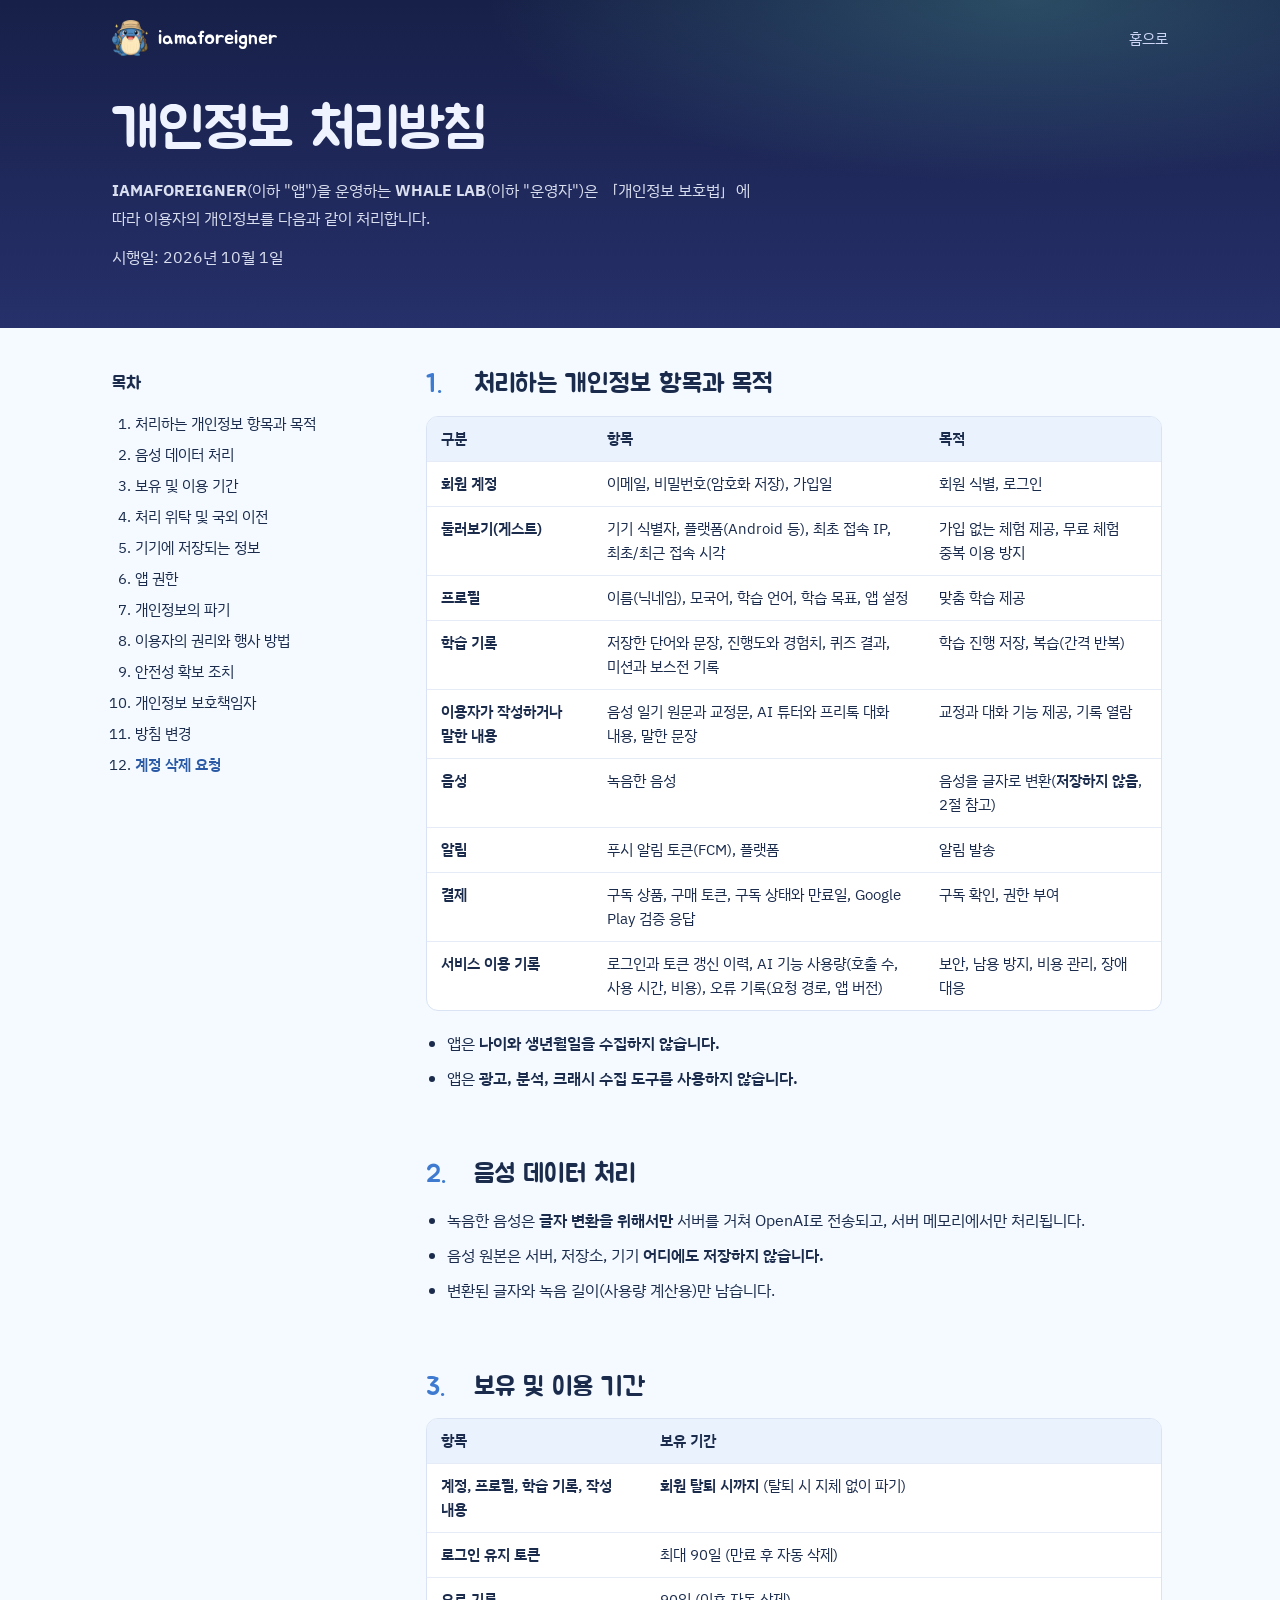
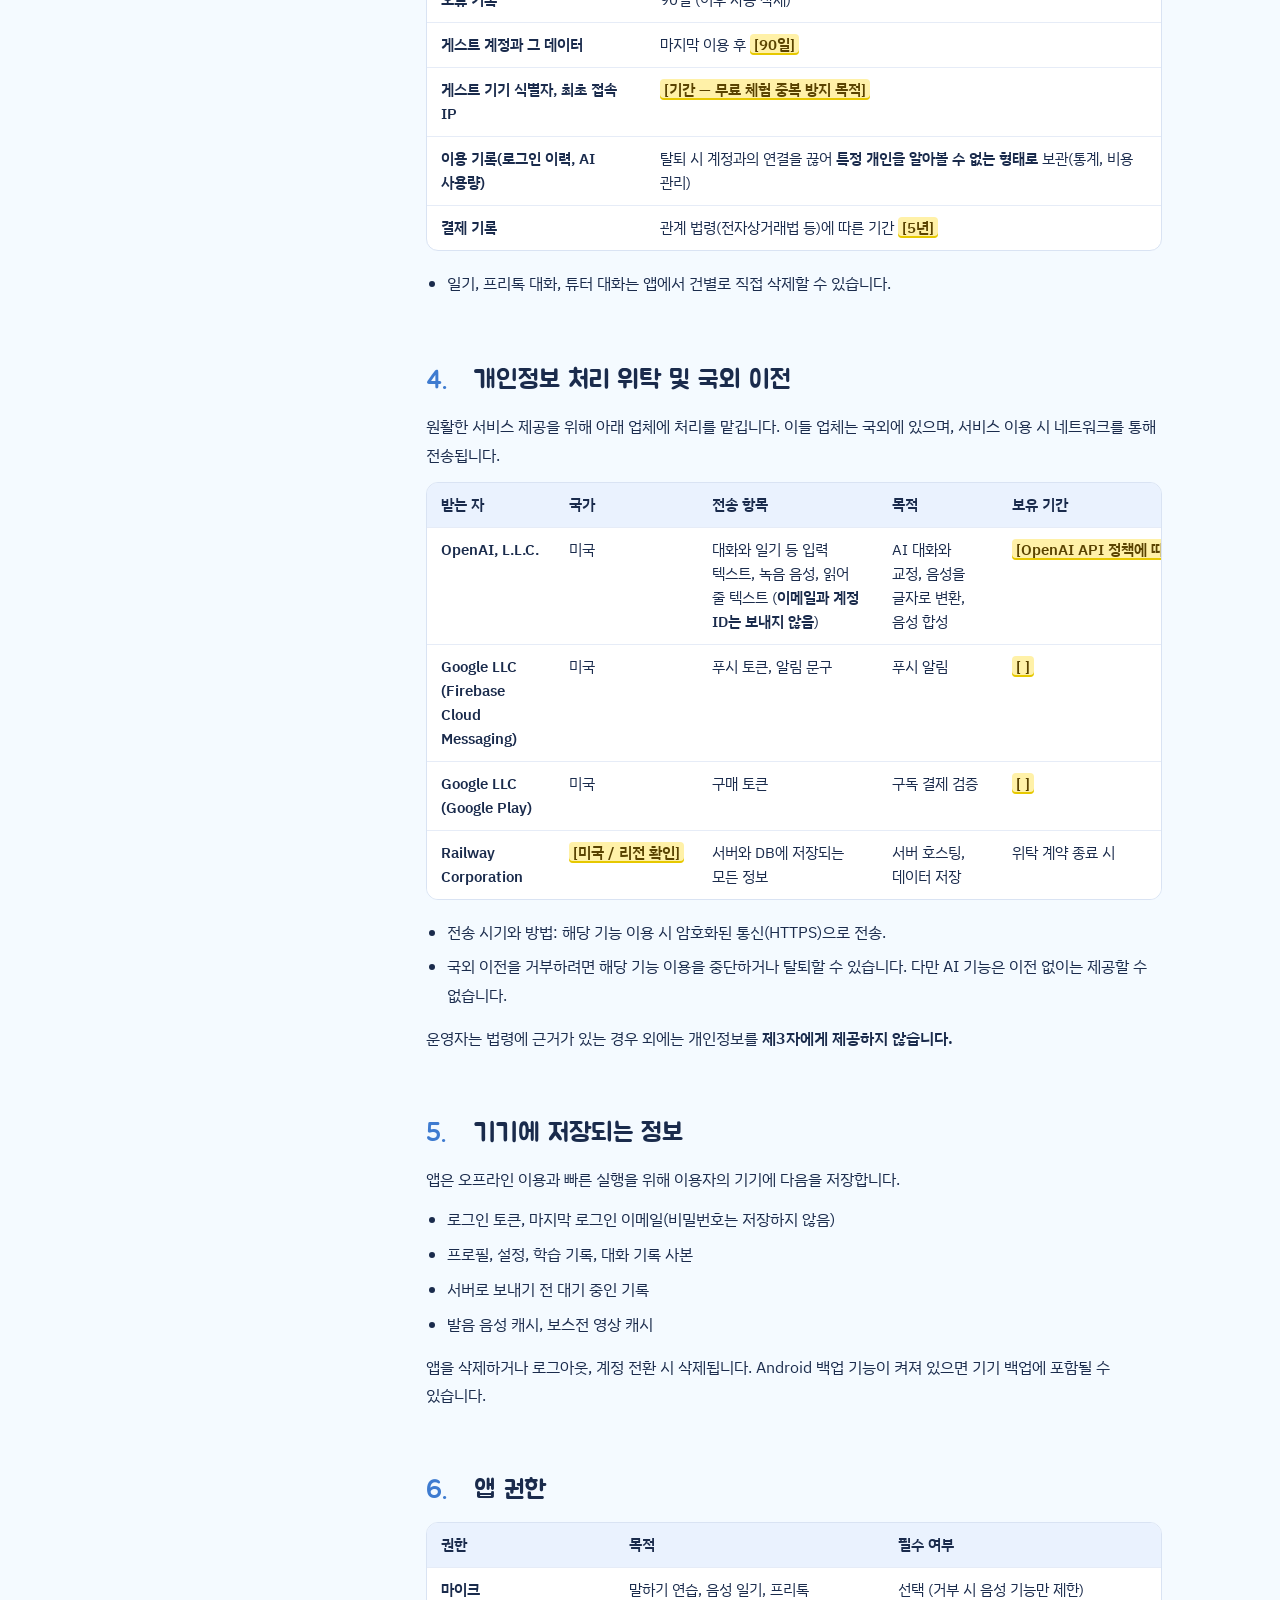
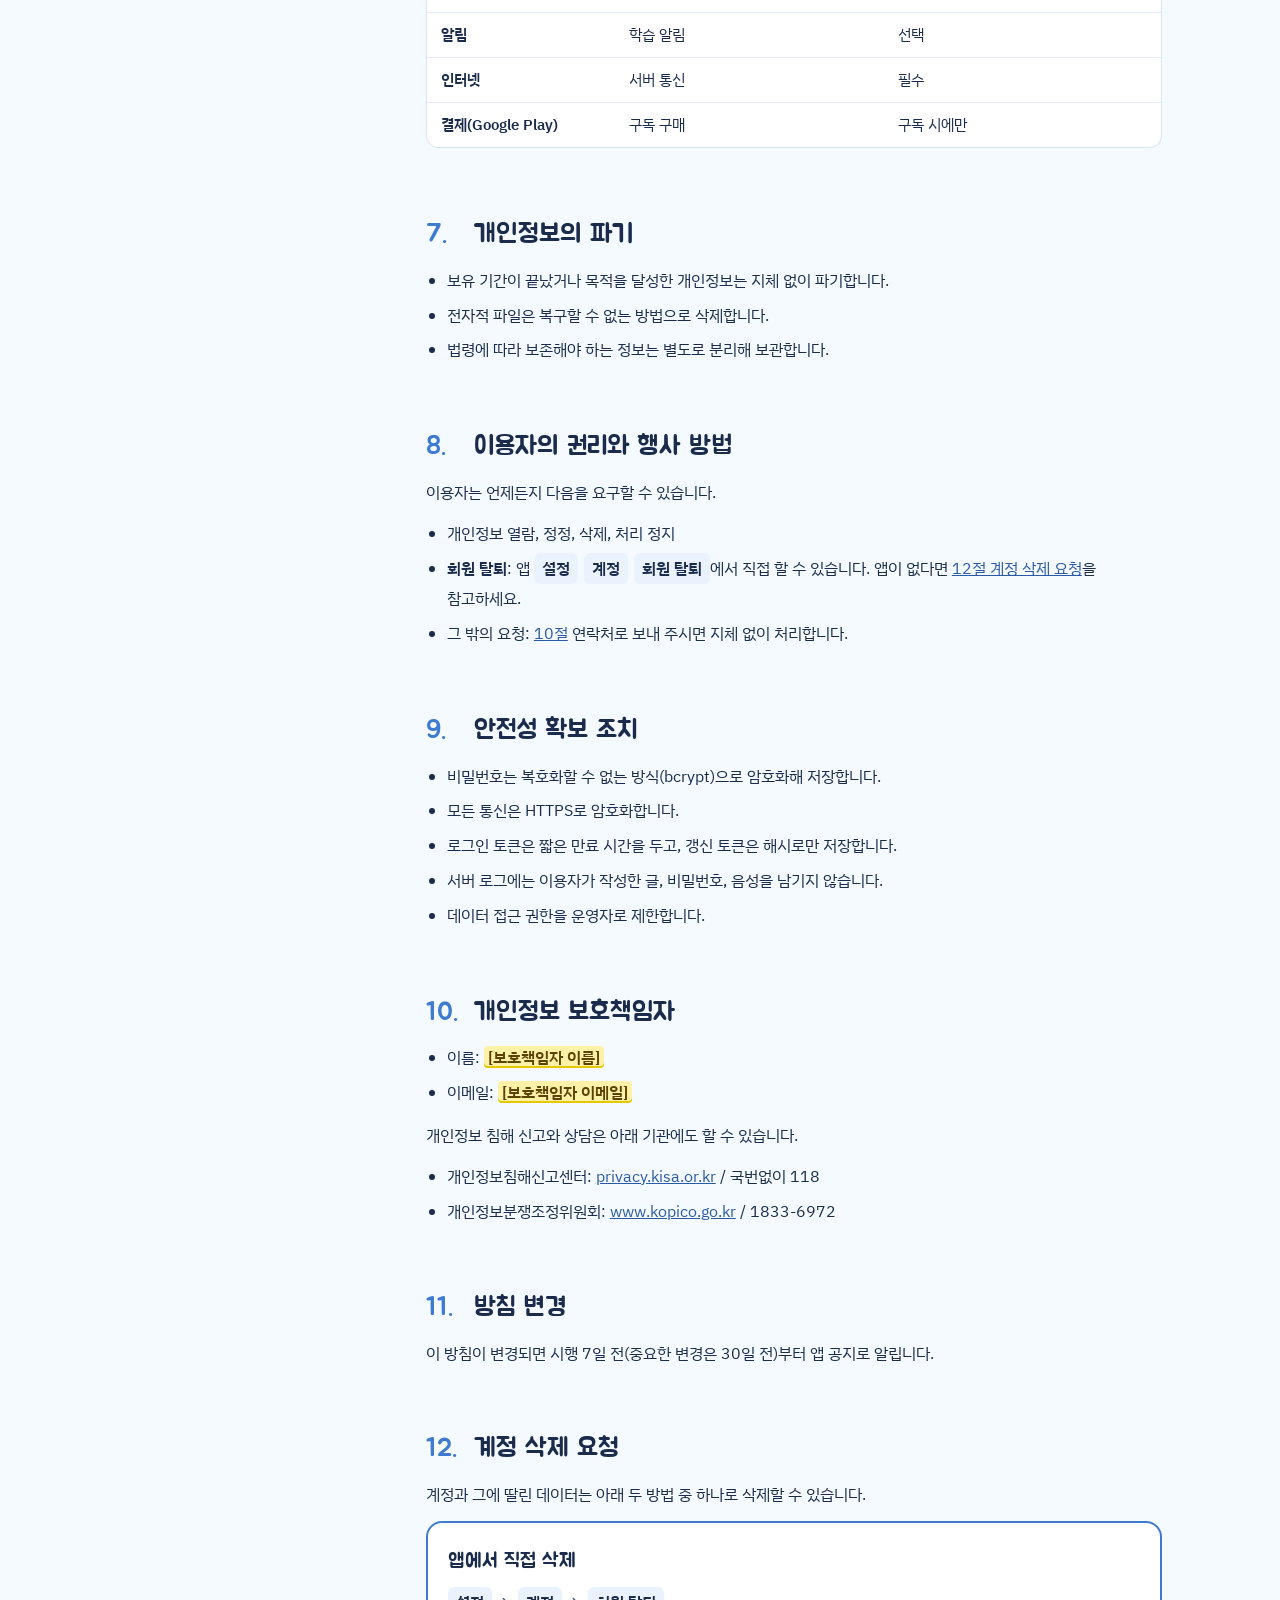
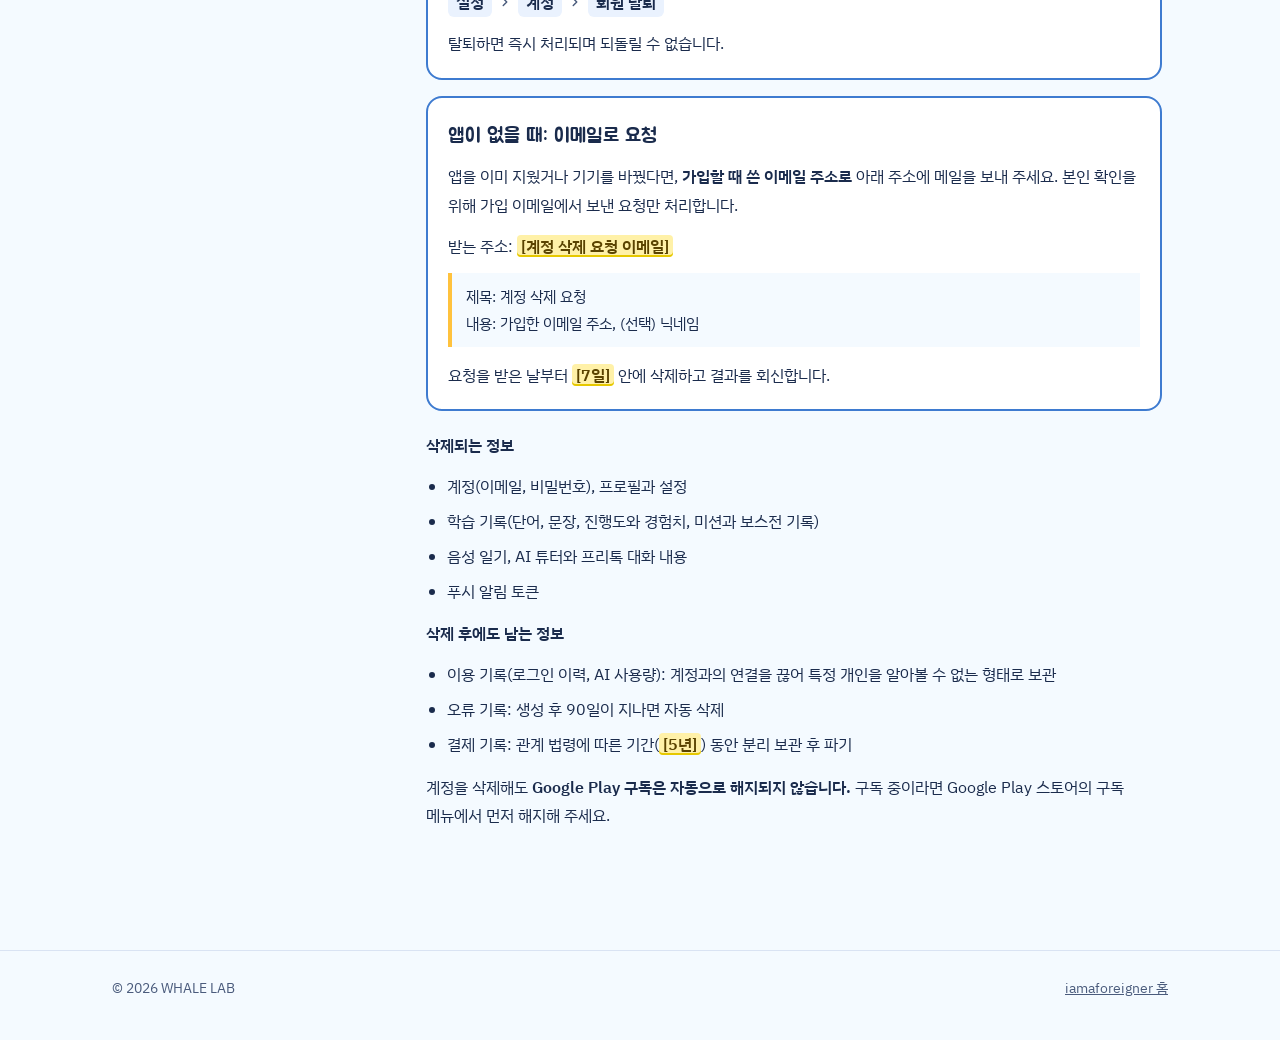
==== privacy.html @ 3f8be989 "운영자: WHALE LAB Co-Authored-By: Claude Opus 5.5 (1M context) <noreply@anthropic.com> Claude-Session: " ====
<!DOCTYPE html>
<html lang="ko">
<head>
<meta charset="UTF-8">
<meta name="viewport" content="width=device-width, initial-scale=1">
<title>개인정보 처리방침 — iamaforeigner</title>
<meta name="description" content="iamaforeigner 개인정보 처리방침과 계정 삭제 요청 방법">
<meta name="theme-color" content="#172048">
<link rel="icon" href="images/icon.png">
<link rel="preconnect" href="https://fonts.googleapis.com">
<link rel="preconnect" href="https://fonts.gstatic.com" crossorigin>
<link href="https://fonts.googleapis.com/css2?family=Jua&family=IBM+Plex+Sans+KR:wght@400;600&display=swap" rel="stylesheet">
<link rel="stylesheet" href="style.css">
<style>
body { background: var(--paper); font-size: 16px; line-height: 1.8; }

.doc-top {
  background:
    radial-gradient(60% 80% at 80% 0%, rgba(111,231,196,.22) 0, rgba(111,231,196,0) 70%),
    linear-gradient(var(--night), #26306a);
  color: var(--snow-text);
  padding: 20px 0 56px;
}
.doc-top .bar { display: flex; justify-content: space-between; align-items: center; margin-bottom: 44px; }
.doc-top .wordmark { color: #fff; font-size: 20px; }
.doc-top .bar a.back { color: #cdd6f5; font-size: 15px; text-decoration: none; }
.doc-top .bar a.back:hover { text-decoration: underline; }
.doc-top h1 { font-family: var(--display); font-weight: 400; font-size: clamp(36px, 8vw, 56px); line-height: 1.1; margin: 0 0 14px; }
.doc-top p { margin: 0; max-width: 40em; opacity: .9; }
.doc-top .ph { color: #5a4300; }

.doc { display: grid; gap: 32px; padding-top: 40px; padding-bottom: 96px; }
@media (min-width: 1000px) {
  .doc { grid-template-columns: 250px minmax(0, 1fr); gap: 64px; }
}

/* table of contents */
.toc { font-size: 15px; }
.toc details { background: #fff; border: 1px solid #d9e3f3; border-radius: 12px; padding: 12px 16px; }
.toc summary { font-family: var(--display); font-size: 18px; cursor: pointer; }
.toc ol { margin: 10px 0 0; padding-left: 1.5em; }
.toc li { margin: 4px 0; }
.toc a { color: var(--ink); text-decoration: none; }
.toc a:hover { color: var(--whale-deep); text-decoration: underline; }
.toc li.hl a { font-weight: 600; color: var(--whale-deep); }
@media (min-width: 1000px) {
  .toc { position: sticky; top: 24px; align-self: start; }
  .toc details { background: none; border: 0; padding: 0; }
  .toc summary { list-style: none; pointer-events: none; margin-bottom: 6px; }
  .toc summary::-webkit-details-marker { display: none; }
}

.body { max-width: 46em; min-width: 0; }
.body section { scroll-margin-top: 20px; padding-bottom: 12px; }
.body h2 {
  font-family: var(--display); font-weight: 400;
  font-size: 26px; line-height: 1.3;
  margin: 40px 0 14px;
  display: flex; gap: 12px; align-items: baseline;
}
.body h2 .n { color: var(--whale); min-width: 1.4em; }
.body section:first-child h2 { margin-top: 0; }
.body p { margin: 0 0 12px; }
.body ul { margin: 0 0 14px; padding-left: 1.3em; }
.body li { margin-bottom: 6px; }
.body strong { font-weight: 600; }

.table-scroll { overflow-x: auto; margin: 6px 0 18px; border: 1px solid #d9e3f3; border-radius: 12px; background: #fff; }
table { border-collapse: collapse; width: 100%; font-size: 15px; line-height: 1.6; }
th, td { text-align: left; vertical-align: top; padding: 10px 14px; border-bottom: 1px solid #e6ecf7; }
th { background: #eaf2fe; font-weight: 600; white-space: nowrap; }
tr:last-child td { border-bottom: 0; }
td:first-child { font-weight: 600; }
table.wide td:first-child { min-width: 8.5em; }
table.wide td:nth-child(3) { min-width: 12em; }
table.wide td:nth-child(4) { min-width: 8em; }
@media (max-width: 640px) { table.wide { min-width: 640px; } }

.delete-box {
  background: #fff; border: 2px solid var(--whale); border-radius: 16px;
  padding: 20px 20px 8px; margin-top: 8px;
}
.delete-box h3 { font-family: var(--display); font-weight: 400; font-size: 20px; margin: 0 0 8px; }
.path {
  display: inline-flex; flex-wrap: wrap; align-items: center; gap: 6px;
  font-weight: 600;
}
.path span { background: #eaf2fe; border-radius: 6px; padding: 1px 8px; }
.path svg { width: 14px; height: 14px; color: var(--ink-soft); }
.mail-template { background: var(--paper); border-left: 4px solid var(--gold); padding: 10px 14px; margin: 8px 0 14px; font-size: 15px; }

footer.doc-foot { border-top: 1px solid #d9e3f3; padding: 24px 0 40px; font-size: 14px; color: var(--ink-soft); }
footer.doc-foot .wrap { display: flex; flex-wrap: wrap; gap: 8px 24px; justify-content: space-between; }
footer.doc-foot a { color: var(--ink-soft); }
</style>
</head>
<body>

<header class="doc-top">
  <div class="wrap">
    <div class="bar">
      <a class="wordmark" href="./"><img src="images/whale-happy.webp" alt="" width="36" height="36">iamaforeigner</a>
      <a class="back" href="./">홈으로</a>
    </div>
    <h1>개인정보 처리방침</h1>
    <p><strong>IAMAFOREIGNER</strong>(이하 "앱")을 운영하는 <strong>WHALE LAB</strong>(이하 "운영자")은 「개인정보 보호법」에 따라 이용자의 개인정보를 다음과 같이 처리합니다.</p>
    <p style="margin-top:10px">시행일: 2026년 10월 1일</p>
  </div>
</header>

<div class="wrap doc">
  <nav class="toc" aria-label="목차">
    <details open>
      <summary>목차</summary>
      <ol>
        <li><a href="#items">처리하는 개인정보 항목과 목적</a></li>
        <li><a href="#voice">음성 데이터 처리</a></li>
        <li><a href="#retention">보유 및 이용 기간</a></li>
        <li><a href="#transfer">처리 위탁 및 국외 이전</a></li>
        <li><a href="#device">기기에 저장되는 정보</a></li>
        <li><a href="#permissions">앱 권한</a></li>
        <li><a href="#destruction">개인정보의 파기</a></li>
        <li><a href="#rights">이용자의 권리와 행사 방법</a></li>
        <li><a href="#security">안전성 확보 조치</a></li>
        <li><a href="#officer">개인정보 보호책임자</a></li>
        <li><a href="#changes">방침 변경</a></li>
        <li class="hl"><a href="#delete-account">계정 삭제 요청</a></li>
      </ol>
    </details>
  </nav>

  <article class="body">

    <section id="items">
      <h2><span class="n">1.</span>처리하는 개인정보 항목과 목적</h2>
      <div class="table-scroll"><table class="wide">
        <thead><tr><th>구분</th><th>항목</th><th>목적</th></tr></thead>
        <tbody>
          <tr><td>회원 계정</td><td>이메일, 비밀번호(암호화 저장), 가입일</td><td>회원 식별, 로그인</td></tr>
          <tr><td>둘러보기(게스트)</td><td>기기 식별자, 플랫폼(Android 등), 최초 접속 IP, 최초/최근 접속 시각</td><td>가입 없는 체험 제공, 무료 체험 중복 이용 방지</td></tr>
          <tr><td>프로필</td><td>이름(닉네임), 모국어, 학습 언어, 학습 목표, 앱 설정</td><td>맞춤 학습 제공</td></tr>
          <tr><td>학습 기록</td><td>저장한 단어와 문장, 진행도와 경험치, 퀴즈 결과, 미션과 보스전 기록</td><td>학습 진행 저장, 복습(간격 반복)</td></tr>
          <tr><td>이용자가 작성하거나 말한 내용</td><td>음성 일기 원문과 교정문, AI 튜터와 프리톡 대화 내용, 말한 문장</td><td>교정과 대화 기능 제공, 기록 열람</td></tr>
          <tr><td>음성</td><td>녹음한 음성</td><td>음성을 글자로 변환(<strong>저장하지 않음</strong>, 2절 참고)</td></tr>
          <tr><td>알림</td><td>푸시 알림 토큰(FCM), 플랫폼</td><td>알림 발송</td></tr>
          <tr><td>결제</td><td>구독 상품, 구매 토큰, 구독 상태와 만료일, Google Play 검증 응답</td><td>구독 확인, 권한 부여</td></tr>
          <tr><td>서비스 이용 기록</td><td>로그인과 토큰 갱신 이력, AI 기능 사용량(호출 수, 사용 시간, 비용), 오류 기록(요청 경로, 앱 버전)</td><td>보안, 남용 방지, 비용 관리, 장애 대응</td></tr>
        </tbody>
      </table></div>
      <ul>
        <li>앱은 <strong>나이와 생년월일을 수집하지 않습니다.</strong></li>
        <li>앱은 <strong>광고, 분석, 크래시 수집 도구를 사용하지 않습니다.</strong></li>
      </ul>
    </section>

    <section id="voice">
      <h2><span class="n">2.</span>음성 데이터 처리</h2>
      <ul>
        <li>녹음한 음성은 <strong>글자 변환을 위해서만</strong> 서버를 거쳐 OpenAI로 전송되고, 서버 메모리에서만 처리됩니다.</li>
        <li>음성 원본은 서버, 저장소, 기기 <strong>어디에도 저장하지 않습니다.</strong></li>
        <li>변환된 글자와 녹음 길이(사용량 계산용)만 남습니다.</li>
      </ul>
    </section>

    <section id="retention">
      <h2><span class="n">3.</span>보유 및 이용 기간</h2>
      <div class="table-scroll"><table>
        <thead><tr><th>항목</th><th>보유 기간</th></tr></thead>
        <tbody>
          <tr><td>계정, 프로필, 학습 기록, 작성 내용</td><td><strong>회원 탈퇴 시까지</strong> (탈퇴 시 지체 없이 파기)</td></tr>
          <tr><td>로그인 유지 토큰</td><td>최대 90일 (만료 후 자동 삭제)</td></tr>
          <tr><td>오류 기록</td><td>90일 (이후 자동 삭제)</td></tr>
          <tr><td>게스트 계정과 그 데이터</td><td>마지막 이용 후 <span class="ph">[90일]</span></td></tr>
          <tr><td>게스트 기기 식별자, 최초 접속 IP</td><td><span class="ph">[기간 — 무료 체험 중복 방지 목적]</span></td></tr>
          <tr><td>이용 기록(로그인 이력, AI 사용량)</td><td>탈퇴 시 계정과의 연결을 끊어 <strong>특정 개인을 알아볼 수 없는 형태로</strong> 보관(통계, 비용 관리)</td></tr>
          <tr><td>결제 기록</td><td>관계 법령(전자상거래법 등)에 따른 기간 <span class="ph">[5년]</span></td></tr>
        </tbody>
      </table></div>
      <ul>
        <li>일기, 프리톡 대화, 튜터 대화는 앱에서 건별로 직접 삭제할 수 있습니다.</li>
      </ul>
    </section>

    <section id="transfer">
      <h2><span class="n">4.</span>개인정보 처리 위탁 및 국외 이전</h2>
      <p>원활한 서비스 제공을 위해 아래 업체에 처리를 맡깁니다. 이들 업체는 국외에 있으며, 서비스 이용 시 네트워크를 통해 전송됩니다.</p>
      <div class="table-scroll"><table class="wide">
        <thead><tr><th>받는 자</th><th>국가</th><th>전송 항목</th><th>목적</th><th>보유 기간</th></tr></thead>
        <tbody>
          <tr><td>OpenAI, L.L.C.</td><td>미국</td><td>대화와 일기 등 입력 텍스트, 녹음 음성, 읽어 줄 텍스트 (<strong>이메일과 계정 ID는 보내지 않음</strong>)</td><td>AI 대화와 교정, 음성을 글자로 변환, 음성 합성</td><td><span class="ph">[OpenAI API 정책에 따름]</span></td></tr>
          <tr><td>Google LLC<br>(Firebase Cloud Messaging)</td><td>미국</td><td>푸시 토큰, 알림 문구</td><td>푸시 알림</td><td><span class="ph">[ ]</span></td></tr>
          <tr><td>Google LLC<br>(Google Play)</td><td>미국</td><td>구매 토큰</td><td>구독 결제 검증</td><td><span class="ph">[ ]</span></td></tr>
          <tr><td>Railway Corporation</td><td><span class="ph">[미국 / 리전 확인]</span></td><td>서버와 DB에 저장되는 모든 정보</td><td>서버 호스팅, 데이터 저장</td><td>위탁 계약 종료 시</td></tr>
        </tbody>
      </table></div>
      <ul>
        <li>전송 시기와 방법: 해당 기능 이용 시 암호화된 통신(HTTPS)으로 전송.</li>
        <li>국외 이전을 거부하려면 해당 기능 이용을 중단하거나 탈퇴할 수 있습니다. 다만 AI 기능은 이전 없이는 제공할 수 없습니다.</li>
      </ul>
      <p>운영자는 법령에 근거가 있는 경우 외에는 개인정보를 <strong>제3자에게 제공하지 않습니다.</strong></p>
    </section>

    <section id="device">
      <h2><span class="n">5.</span>기기에 저장되는 정보</h2>
      <p>앱은 오프라인 이용과 빠른 실행을 위해 이용자의 기기에 다음을 저장합니다.</p>
      <ul>
        <li>로그인 토큰, 마지막 로그인 이메일(비밀번호는 저장하지 않음)</li>
        <li>프로필, 설정, 학습 기록, 대화 기록 사본</li>
        <li>서버로 보내기 전 대기 중인 기록</li>
        <li>발음 음성 캐시, 보스전 영상 캐시</li>
      </ul>
      <p>앱을 삭제하거나 로그아웃, 계정 전환 시 삭제됩니다. Android 백업 기능이 켜져 있으면 기기 백업에 포함될 수 있습니다.</p>
    </section>

    <section id="permissions">
      <h2><span class="n">6.</span>앱 권한</h2>
      <div class="table-scroll"><table>
        <thead><tr><th>권한</th><th>목적</th><th>필수 여부</th></tr></thead>
        <tbody>
          <tr><td>마이크</td><td>말하기 연습, 음성 일기, 프리톡</td><td>선택 (거부 시 음성 기능만 제한)</td></tr>
          <tr><td>알림</td><td>학습 알림</td><td>선택</td></tr>
          <tr><td>인터넷</td><td>서버 통신</td><td>필수</td></tr>
          <tr><td>결제(Google Play)</td><td>구독 구매</td><td>구독 시에만</td></tr>
        </tbody>
      </table></div>
    </section>

    <section id="destruction">
      <h2><span class="n">7.</span>개인정보의 파기</h2>
      <ul>
        <li>보유 기간이 끝났거나 목적을 달성한 개인정보는 지체 없이 파기합니다.</li>
        <li>전자적 파일은 복구할 수 없는 방법으로 삭제합니다.</li>
        <li>법령에 따라 보존해야 하는 정보는 별도로 분리해 보관합니다.</li>
      </ul>
    </section>

    <section id="rights">
      <h2><span class="n">8.</span>이용자의 권리와 행사 방법</h2>
      <p>이용자는 언제든지 다음을 요구할 수 있습니다.</p>
      <ul>
        <li>개인정보 열람, 정정, 삭제, 처리 정지</li>
        <li><strong>회원 탈퇴</strong>: 앱 <span class="path"><span>설정</span><span>계정</span><span>회원 탈퇴</span></span>에서 직접 할 수 있습니다. 앱이 없다면 <a href="#delete-account">12절 계정 삭제 요청</a>을 참고하세요.</li>
        <li>그 밖의 요청: <a href="#officer">10절</a> 연락처로 보내 주시면 지체 없이 처리합니다.</li>
      </ul>
    </section>

    <section id="security">
      <h2><span class="n">9.</span>안전성 확보 조치</h2>
      <ul>
        <li>비밀번호는 복호화할 수 없는 방식(bcrypt)으로 암호화해 저장합니다.</li>
        <li>모든 통신은 HTTPS로 암호화합니다.</li>
        <li>로그인 토큰은 짧은 만료 시간을 두고, 갱신 토큰은 해시로만 저장합니다.</li>
        <li>서버 로그에는 이용자가 작성한 글, 비밀번호, 음성을 남기지 않습니다.</li>
        <li>데이터 접근 권한을 운영자로 제한합니다.</li>
      </ul>
    </section>

    <section id="officer">
      <h2><span class="n">10.</span>개인정보 보호책임자</h2>
      <ul>
        <li>이름: <span class="ph">[보호책임자 이름]</span></li>
        <li>이메일: <span class="ph">[보호책임자 이메일]</span></li>
      </ul>
      <p>개인정보 침해 신고와 상담은 아래 기관에도 할 수 있습니다.</p>
      <ul>
        <li>개인정보침해신고센터: <a href="https://privacy.kisa.or.kr" rel="noopener">privacy.kisa.or.kr</a> / 국번없이 118</li>
        <li>개인정보분쟁조정위원회: <a href="https://www.kopico.go.kr" rel="noopener">www.kopico.go.kr</a> / 1833-6972</li>
      </ul>
    </section>

    <section id="changes">
      <h2><span class="n">11.</span>방침 변경</h2>
      <p>이 방침이 변경되면 시행 7일 전(중요한 변경은 30일 전)부터 앱 공지로 알립니다.</p>
    </section>

    <section id="delete-account">
      <h2><span class="n">12.</span>계정 삭제 요청</h2>
      <p>계정과 그에 딸린 데이터는 아래 두 방법 중 하나로 삭제할 수 있습니다.</p>

      <div class="delete-box">
        <h3>앱에서 직접 삭제</h3>
        <p><span class="path"><span>설정</span><svg viewBox="0 0 24 24" fill="none" stroke="currentColor" stroke-width="2.5" stroke-linecap="round" stroke-linejoin="round" aria-hidden="true"><path d="M9 6l6 6-6 6"/></svg><span>계정</span><svg viewBox="0 0 24 24" fill="none" stroke="currentColor" stroke-width="2.5" stroke-linecap="round" stroke-linejoin="round" aria-hidden="true"><path d="M9 6l6 6-6 6"/></svg><span>회원 탈퇴</span></span></p>
        <p>탈퇴하면 즉시 처리되며 되돌릴 수 없습니다.</p>
      </div>

      <div class="delete-box" style="margin-top:16px">
        <h3>앱이 없을 때: 이메일로 요청</h3>
        <p>앱을 이미 지웠거나 기기를 바꿨다면, <strong>가입할 때 쓴 이메일 주소로</strong> 아래 주소에 메일을 보내 주세요. 본인 확인을 위해 가입 이메일에서 보낸 요청만 처리합니다.</p>
        <p>받는 주소: <span class="ph">[계정 삭제 요청 이메일]</span></p>
        <div class="mail-template">
          제목: 계정 삭제 요청<br>
          내용: 가입한 이메일 주소, (선택) 닉네임
        </div>
        <p>요청을 받은 날부터 <span class="ph">[7일]</span> 안에 삭제하고 결과를 회신합니다.</p>
      </div>

      <p style="margin-top:20px"><strong>삭제되는 정보</strong></p>
      <ul>
        <li>계정(이메일, 비밀번호), 프로필과 설정</li>
        <li>학습 기록(단어, 문장, 진행도와 경험치, 미션과 보스전 기록)</li>
        <li>음성 일기, AI 튜터와 프리톡 대화 내용</li>
        <li>푸시 알림 토큰</li>
      </ul>
      <p><strong>삭제 후에도 남는 정보</strong></p>
      <ul>
        <li>이용 기록(로그인 이력, AI 사용량): 계정과의 연결을 끊어 특정 개인을 알아볼 수 없는 형태로 보관</li>
        <li>오류 기록: 생성 후 90일이 지나면 자동 삭제</li>
        <li>결제 기록: 관계 법령에 따른 기간(<span class="ph">[5년]</span>) 동안 분리 보관 후 파기</li>
      </ul>
      <p>계정을 삭제해도 <strong>Google Play 구독은 자동으로 해지되지 않습니다.</strong> 구독 중이라면 Google Play 스토어의 구독 메뉴에서 먼저 해지해 주세요.</p>
    </section>

  </article>
</div>

<footer class="doc-foot">
  <div class="wrap">
    <span>&copy; 2026 WHALE LAB</span>
    <a href="./">iamaforeigner 홈</a>
  </div>
</footer>

</body>
</html>
---- style.css ----
/* iamaforeigner web — shared tokens */
:root {
  --ink: #1a2b4c;          /* deep navy text */
  --ink-soft: #4a5b7c;
  --paper: #f4faff;        /* snow */
  --sky: #cfe9ff;          /* day sky */
  --whale: #3e7bd0;        /* whale body blue */
  --whale-deep: #2a5aa6;
  --belly: #f7e9cb;        /* whale belly cream */
  --wood: #8a5a2b;         /* signpost */
  --gold: #ffc23d;         /* trail lantern */
  --night: #172048;
  --night-2: #0f1636;
  --aurora: #6fe7c4;
  --snow-text: #eef3ff;
  --ph: #fff1a8;           /* placeholder highlight */

  --display: "Jua", "IBM Plex Sans KR", sans-serif;
  --body: "IBM Plex Sans KR", -apple-system, "Apple SD Gothic Neo", sans-serif;
  --gutter: 16px;
}

* { box-sizing: border-box; }
html { -webkit-text-size-adjust: 100%; scroll-behavior: smooth; }
@media (prefers-reduced-motion: reduce) { html { scroll-behavior: auto; } }
body {
  margin: 0;
  font-family: var(--body);
  font-size: 17px;
  line-height: 1.7;
  color: var(--ink);
  background: var(--paper);
  overflow-x: hidden;
  word-break: keep-all;
  overflow-wrap: break-word;
}
img { max-width: 100%; display: block; }
a { color: var(--whale-deep); }
:focus-visible { outline: 3px solid var(--gold); outline-offset: 3px; border-radius: 6px; }

.wrap { width: 100%; max-width: 1120px; margin: 0 auto; padding: 0 var(--gutter); }
@media (min-width: 720px) { :root { --gutter: 32px; } }

.wordmark {
  font-family: var(--display);
  font-size: 22px;
  color: var(--ink);
  text-decoration: none;
  display: inline-flex; align-items: center; gap: 10px;
}
.wordmark img { width: 36px; height: 36px; }

.ph {
  background: var(--ph);
  color: #5a4300;
  padding: 0 4px;
  border-radius: 4px;
  box-shadow: inset 0 -2px 0 #e6c800;
  font-weight: 600;
  white-space: nowrap;
}

/* sign plate — the trail's wooden place-name sign */
.sign {
  display: inline-block;
  position: relative;
  font-family: var(--display);
  font-size: 17px;
  line-height: 1;
  color: #fff8e6;
  background: linear-gradient(#9b6834, #7a4c21);
  padding: 9px 16px 8px;
  border-radius: 6px 10px 7px 11px;
  box-shadow: inset 0 -3px 0 rgba(0,0,0,.18), 0 2px 0 #5a3614;
  transform: rotate(-2deg);
}
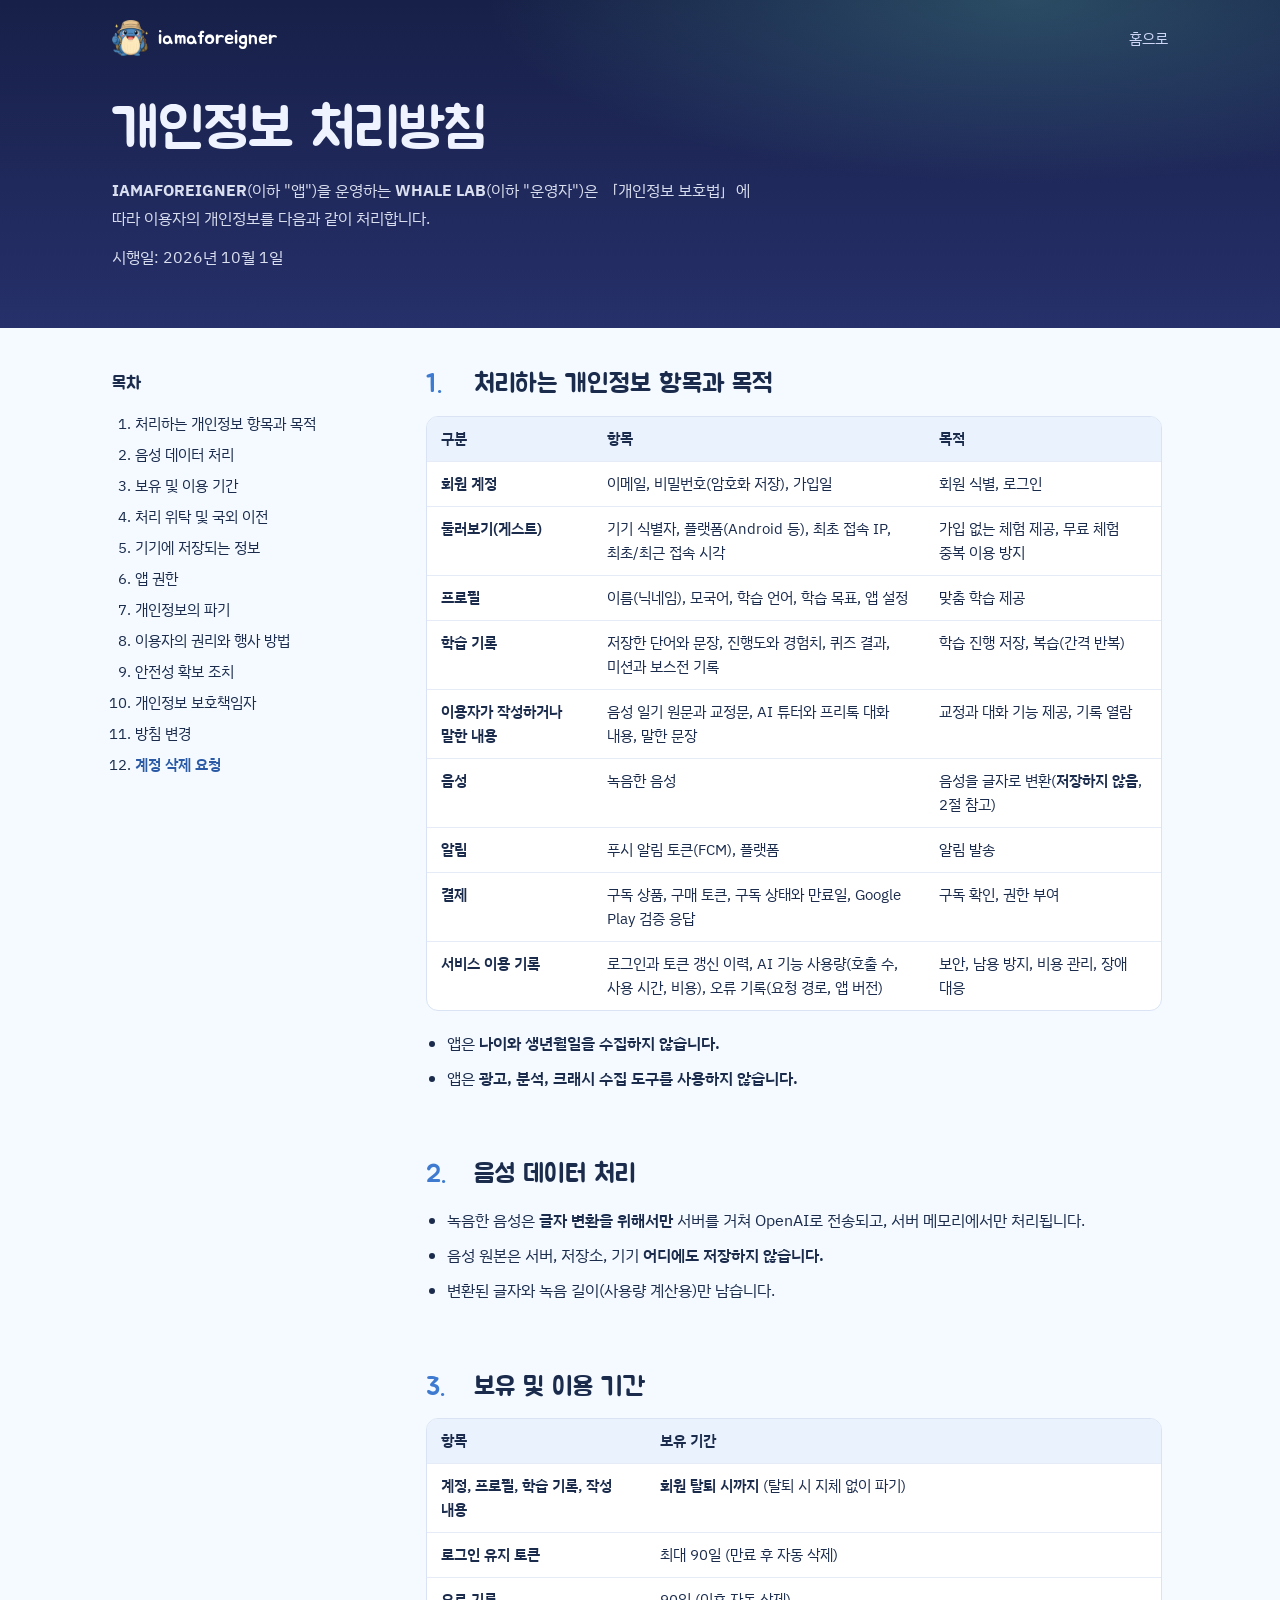
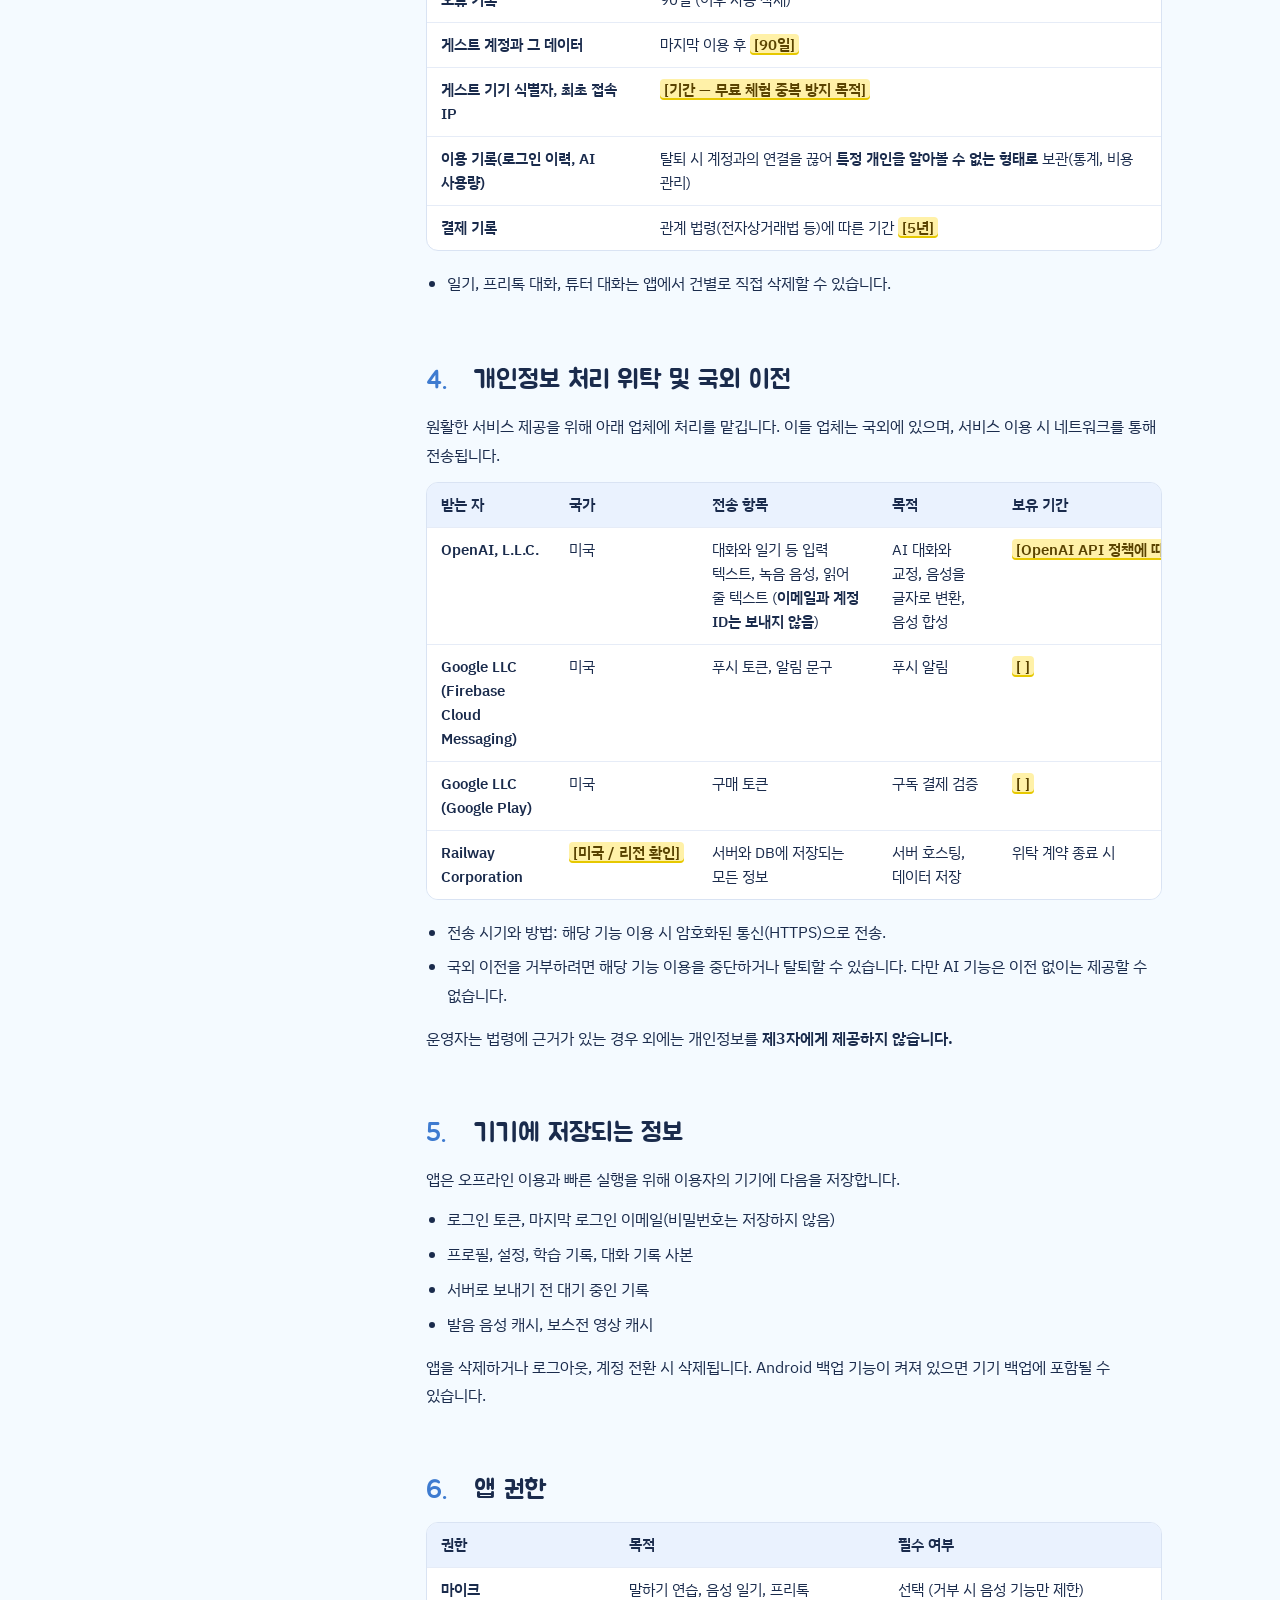
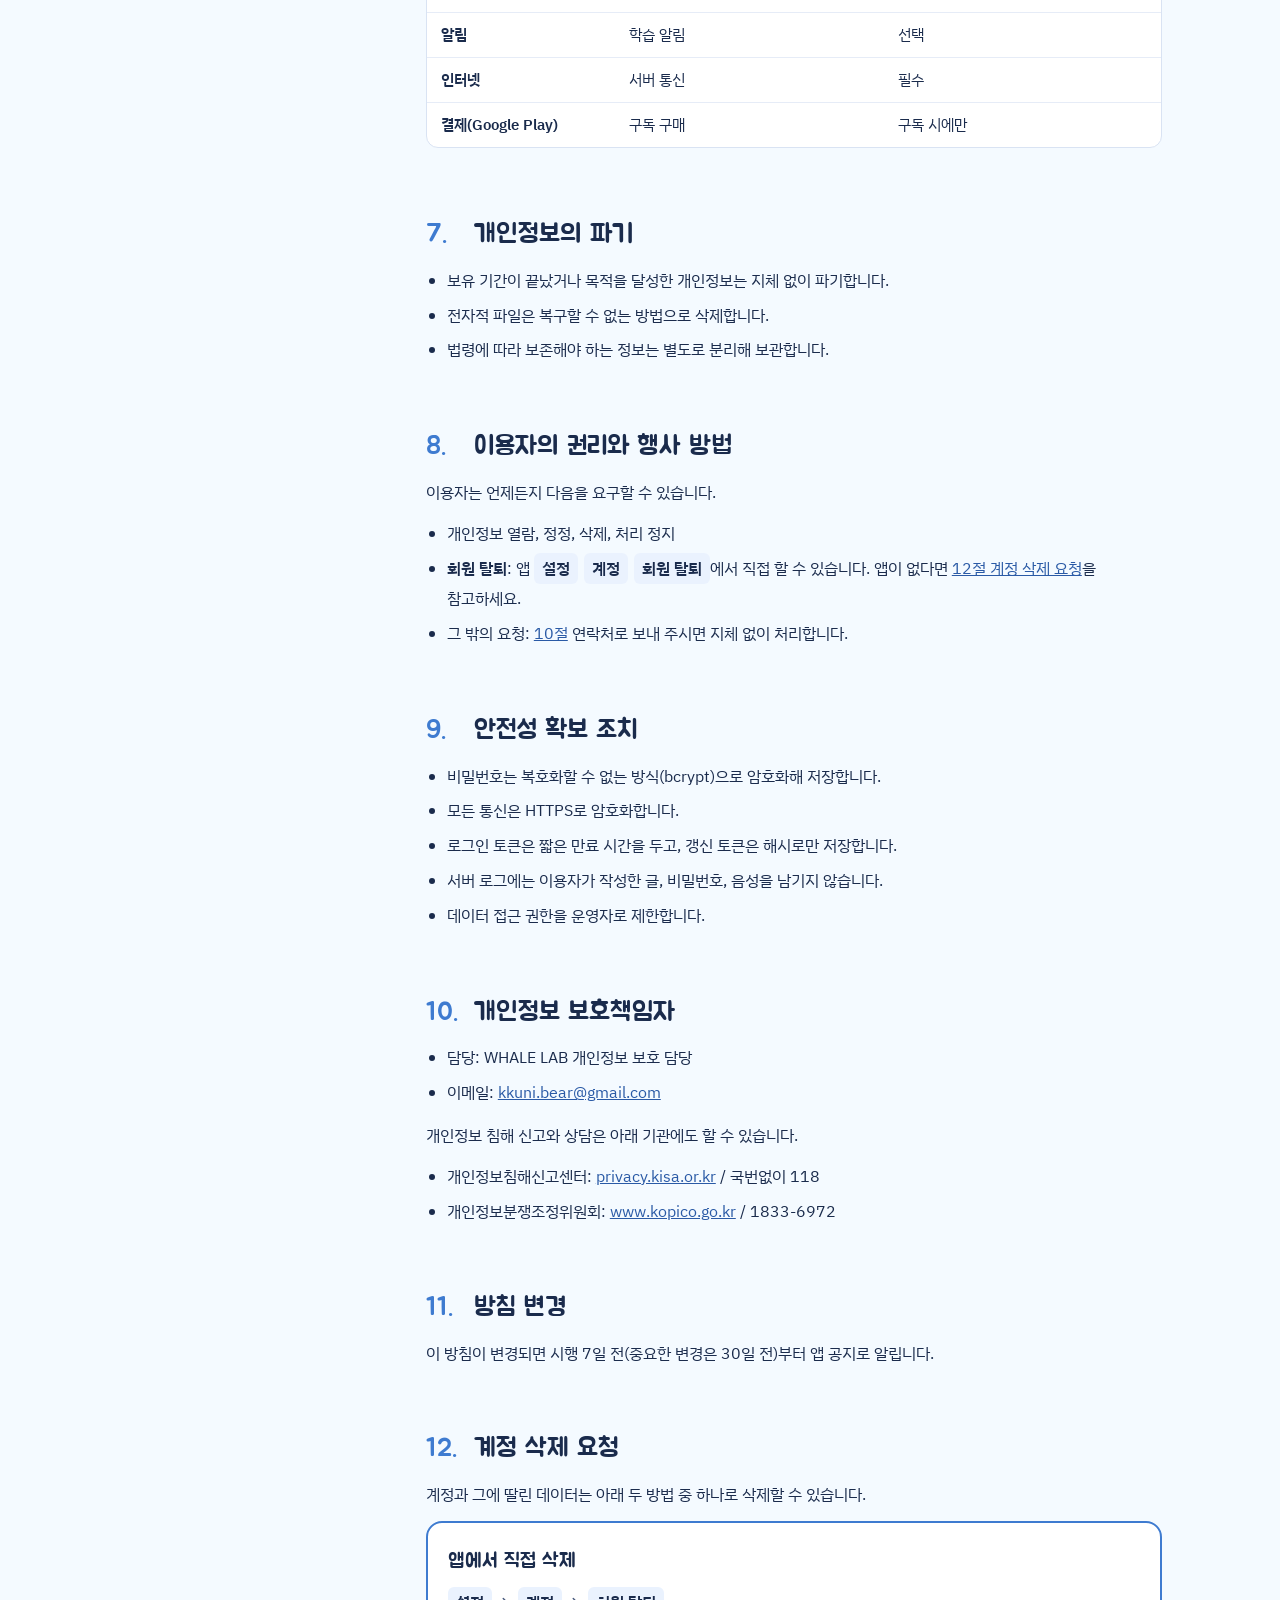
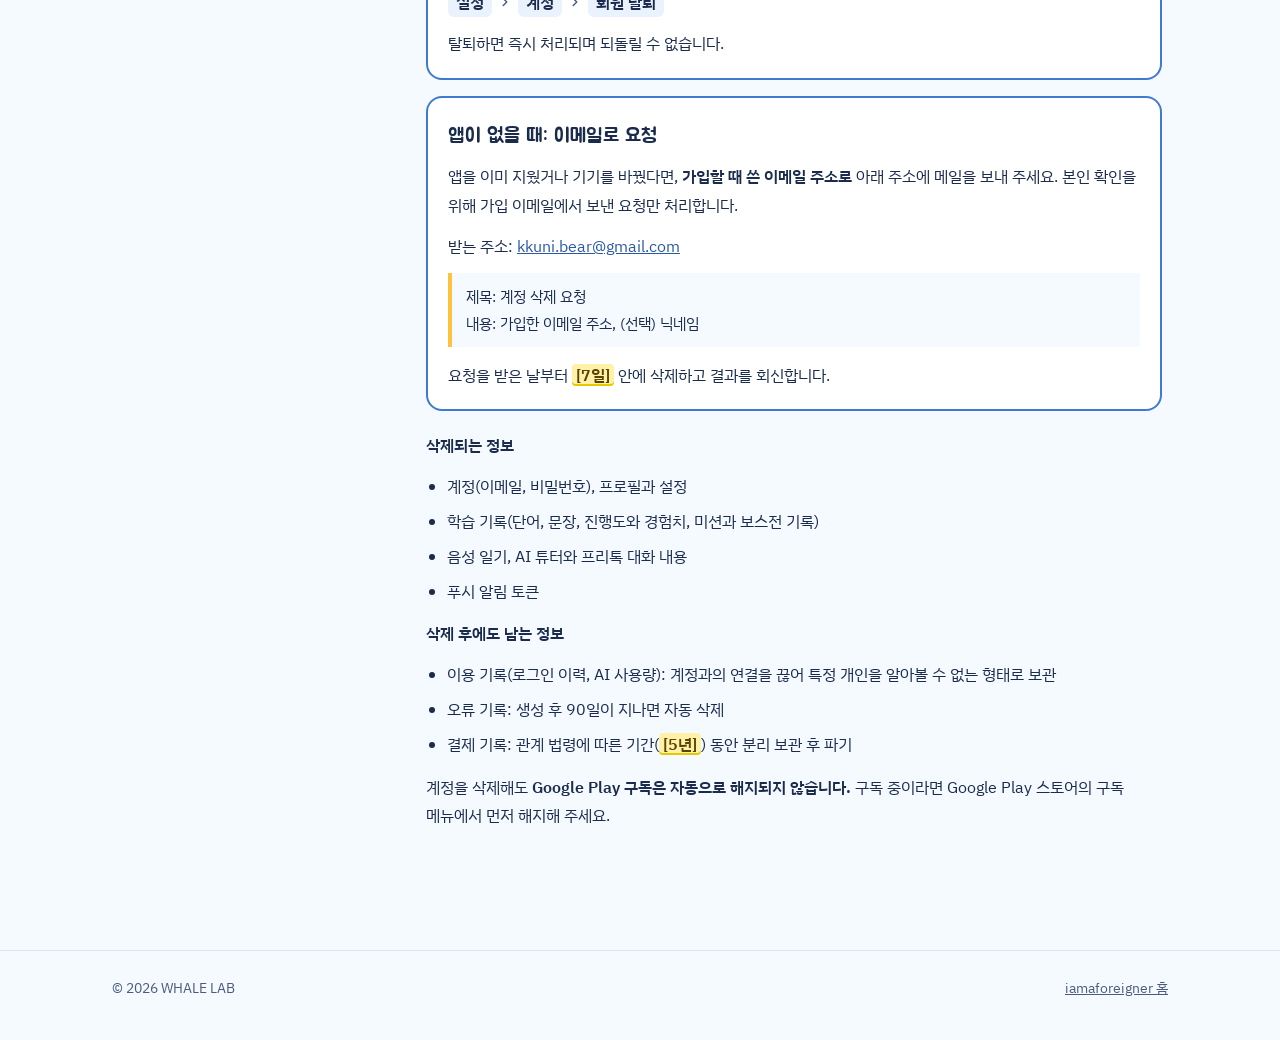
==== commit c4c2d783: "privacy: 보호책임자·삭제 요청 연락처 Co-Authored-By: Claude Opus 5.5 (1M context) <noreply@anthropic.com> Claude" ====
--- a/privacy.html
+++ b/privacy.html
@@ -258,8 +258,8 @@
     <section id="officer">
       <h2><span class="n">10.</span>개인정보 보호책임자</h2>
       <ul>
-        <li>이름: <span class="ph">[보호책임자 이름]</span></li>
-        <li>이메일: <span class="ph">[보호책임자 이메일]</span></li>
+        <li>담당: WHALE LAB 개인정보 보호 담당</li>
+        <li>이메일: <a href="mailto:kkuni.bear@gmail.com">kkuni.bear@gmail.com</a></li>
       </ul>
       <p>개인정보 침해 신고와 상담은 아래 기관에도 할 수 있습니다.</p>
       <ul>
@@ -286,7 +286,7 @@
       <div class="delete-box" style="margin-top:16px">
         <h3>앱이 없을 때: 이메일로 요청</h3>
         <p>앱을 이미 지웠거나 기기를 바꿨다면, <strong>가입할 때 쓴 이메일 주소로</strong> 아래 주소에 메일을 보내 주세요. 본인 확인을 위해 가입 이메일에서 보낸 요청만 처리합니다.</p>
-        <p>받는 주소: <span class="ph">[계정 삭제 요청 이메일]</span></p>
+        <p>받는 주소: <a href="mailto:kkuni.bear@gmail.com?subject=%EA%B3%84%EC%A0%95%20%EC%82%AD%EC%A0%9C%20%EC%9A%94%EC%B2%AD">kkuni.bear@gmail.com</a></p>
         <div class="mail-template">
           제목: 계정 삭제 요청<br>
           내용: 가입한 이메일 주소, (선택) 닉네임
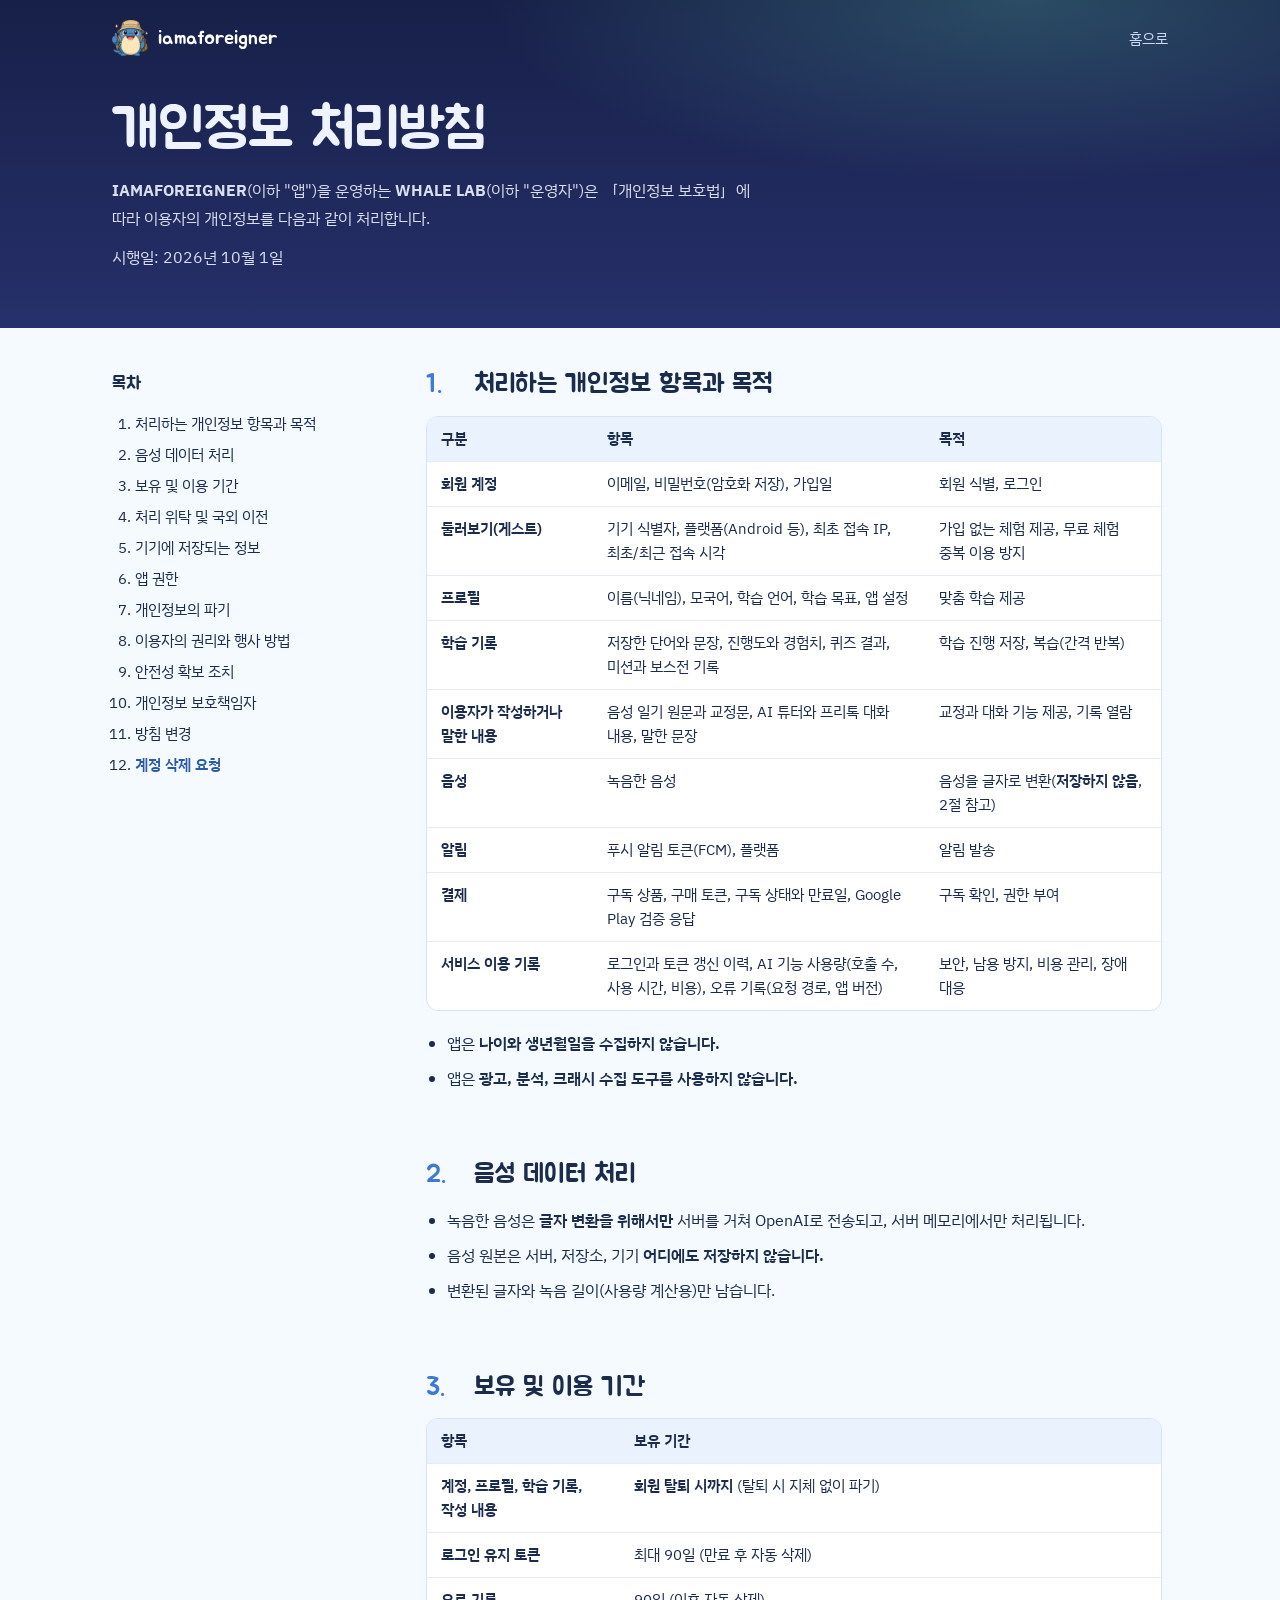
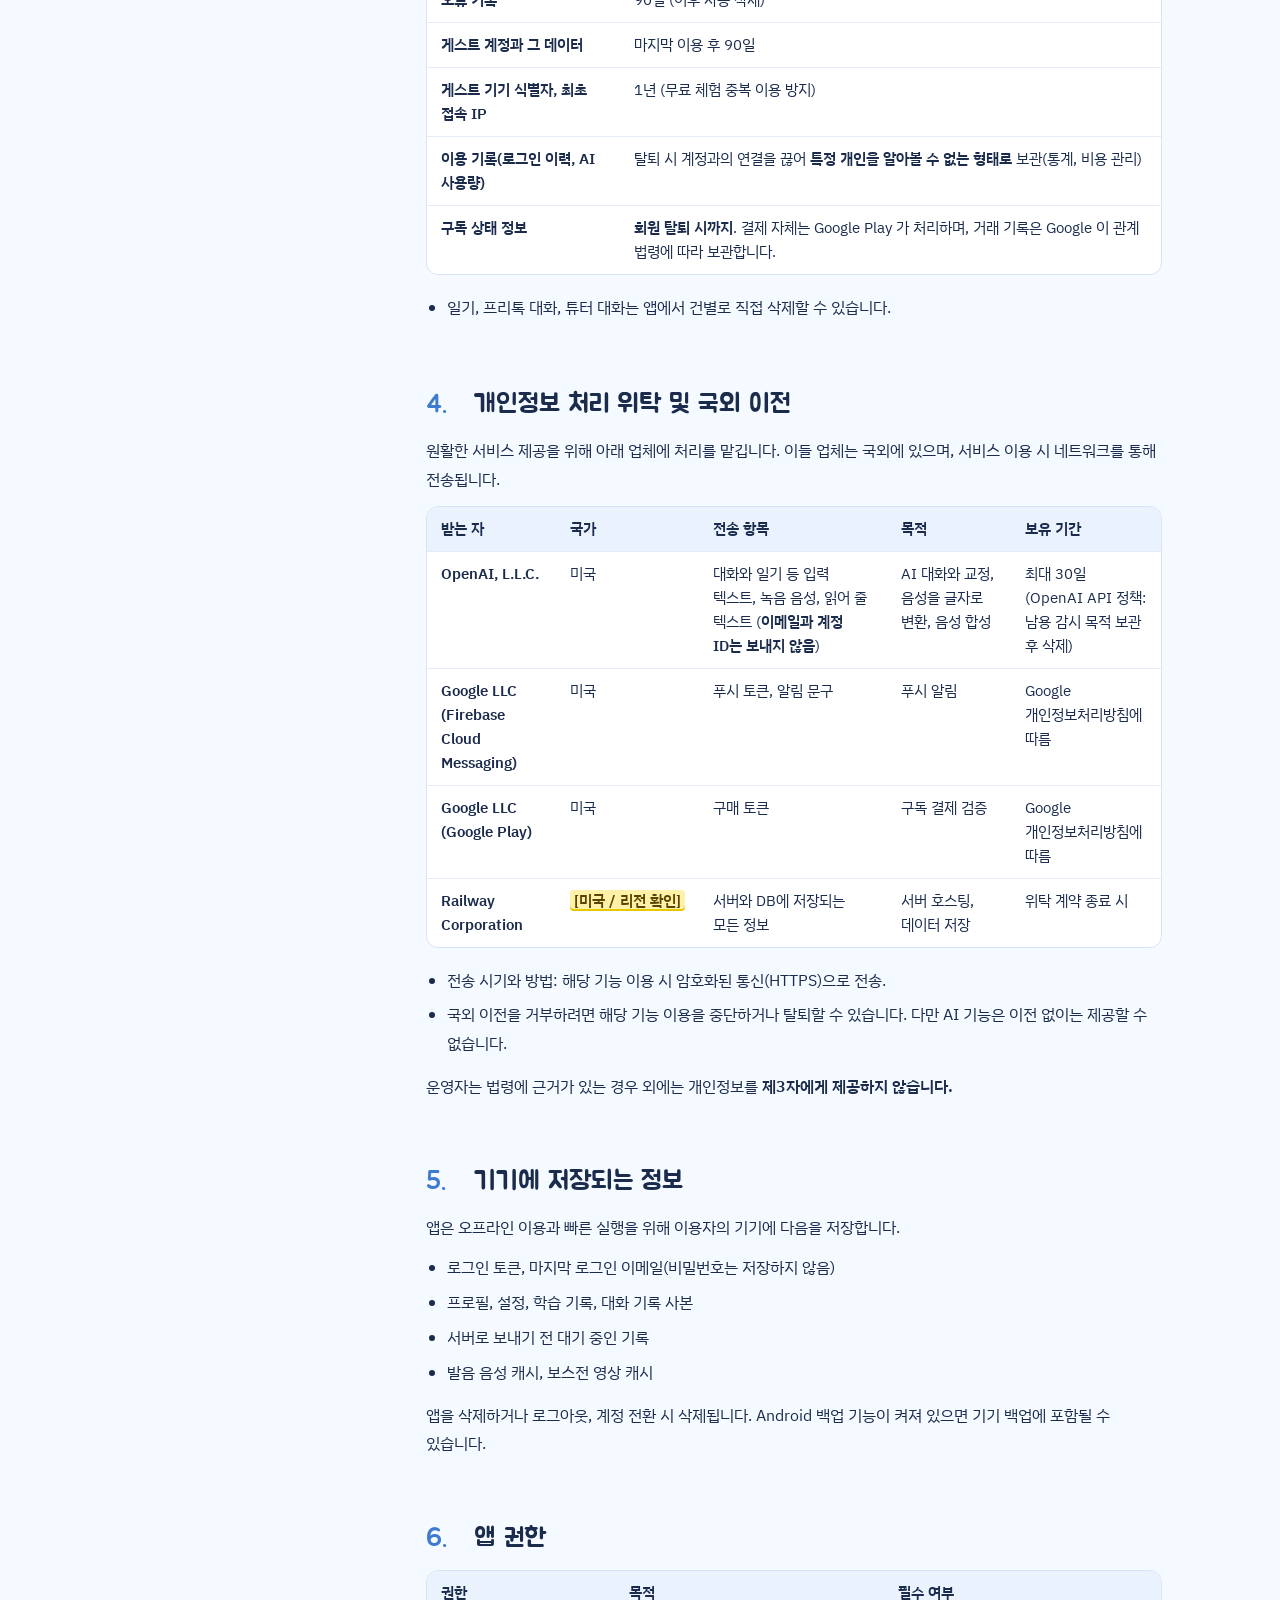
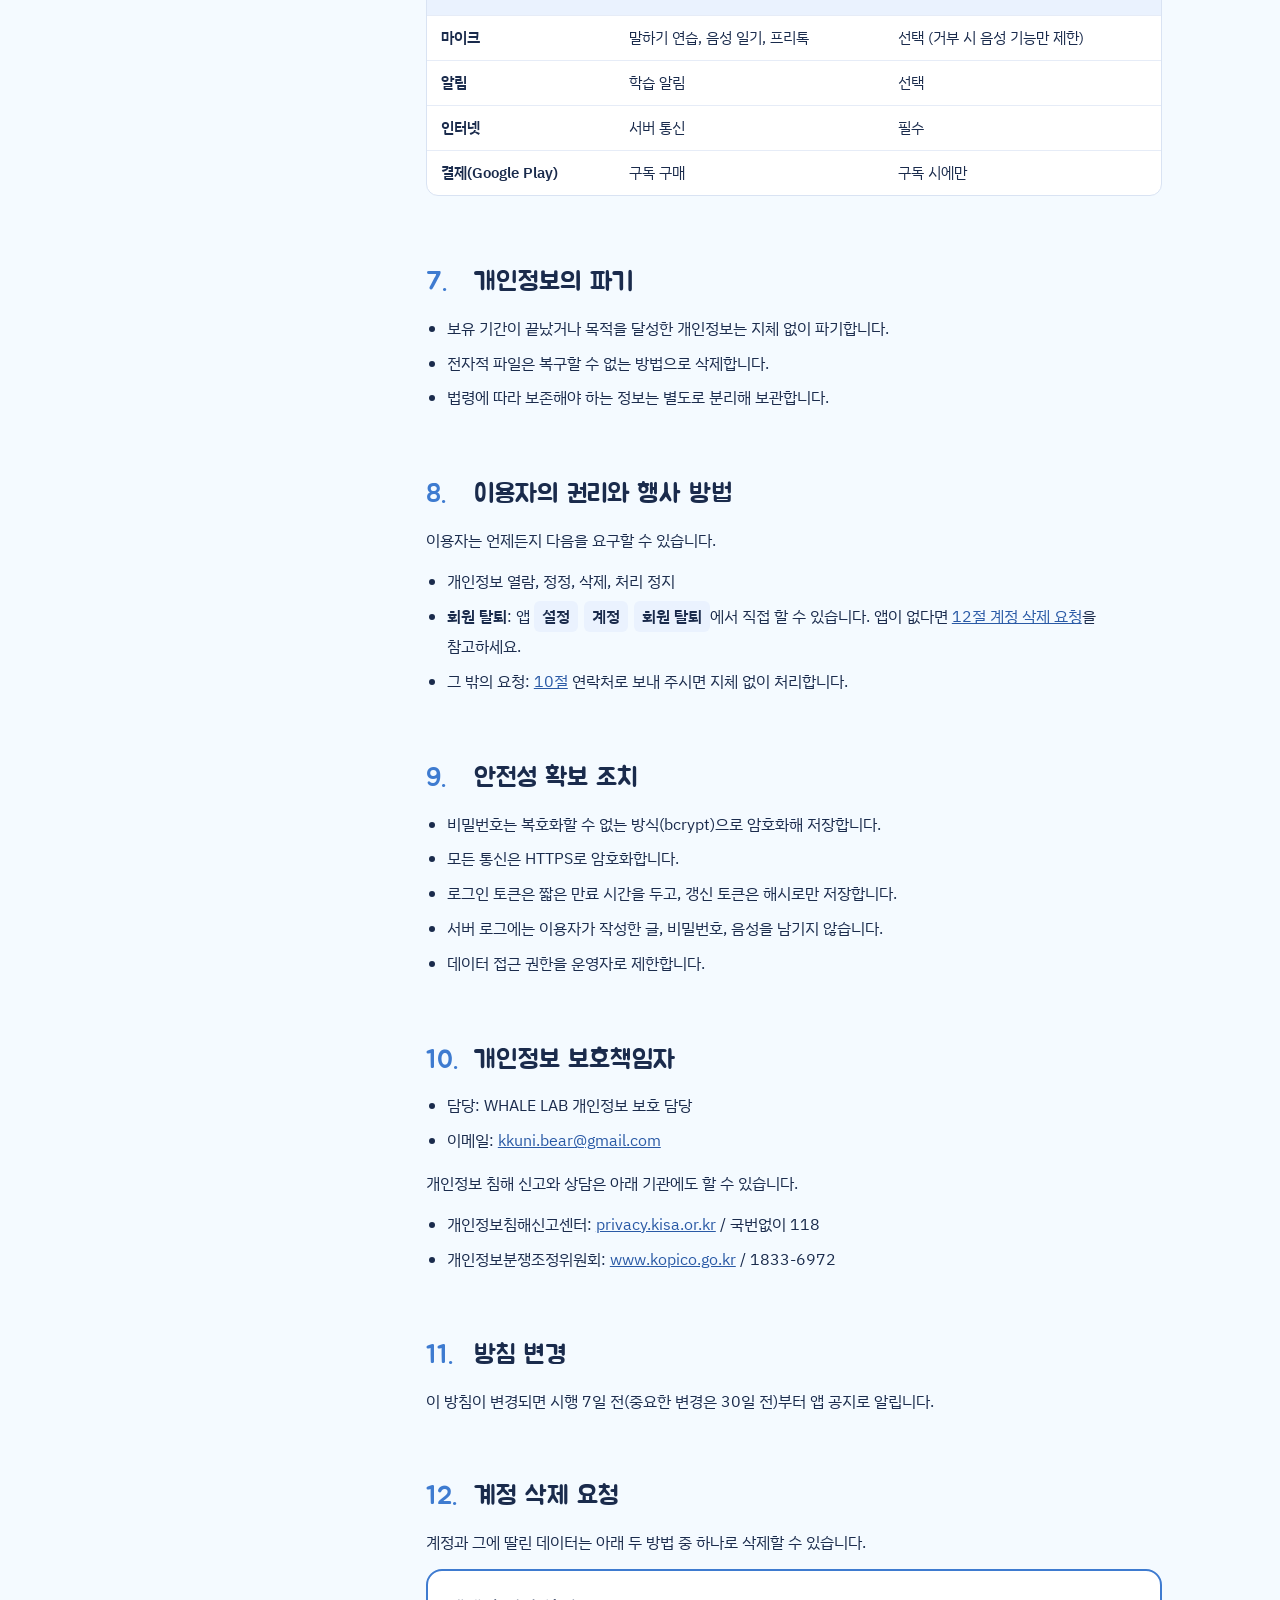
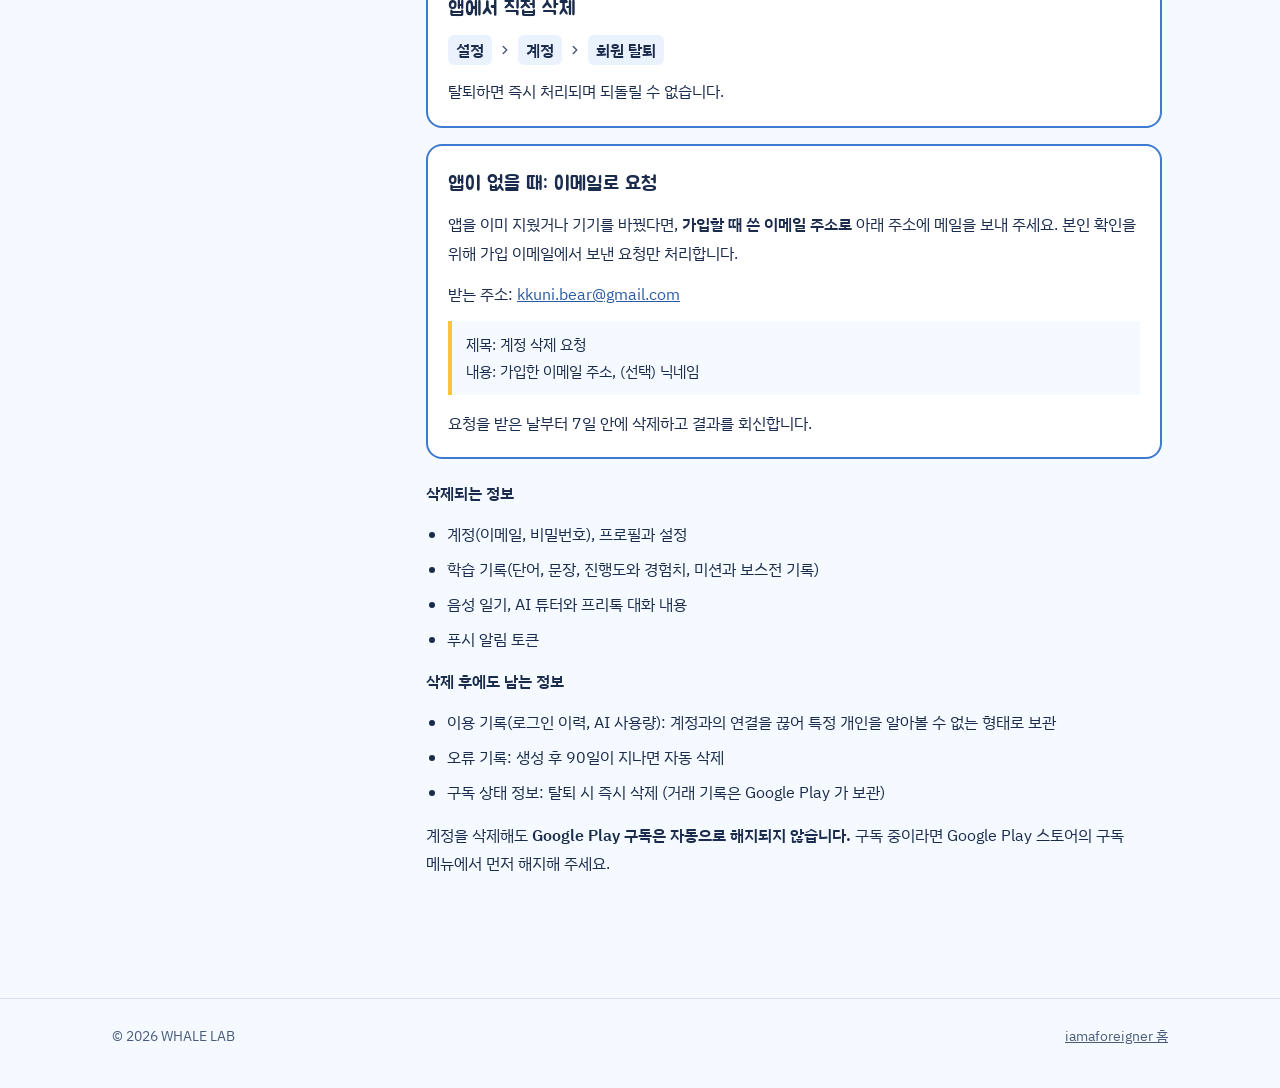
==== commit 4ce19c16: "privacy: 보관 기간·위탁 보유 기간 확정 Co-Authored-By: Claude Opus 5.5 (1M context) <noreply@anthropic.com> Clau" ====
--- a/privacy.html
+++ b/privacy.html
@@ -170,10 +170,10 @@
           <tr><td>계정, 프로필, 학습 기록, 작성 내용</td><td><strong>회원 탈퇴 시까지</strong> (탈퇴 시 지체 없이 파기)</td></tr>
           <tr><td>로그인 유지 토큰</td><td>최대 90일 (만료 후 자동 삭제)</td></tr>
           <tr><td>오류 기록</td><td>90일 (이후 자동 삭제)</td></tr>
-          <tr><td>게스트 계정과 그 데이터</td><td>마지막 이용 후 <span class="ph">[90일]</span></td></tr>
-          <tr><td>게스트 기기 식별자, 최초 접속 IP</td><td><span class="ph">[기간 — 무료 체험 중복 방지 목적]</span></td></tr>
+          <tr><td>게스트 계정과 그 데이터</td><td>마지막 이용 후 90일</td></tr>
+          <tr><td>게스트 기기 식별자, 최초 접속 IP</td><td>1년 (무료 체험 중복 이용 방지)</td></tr>
           <tr><td>이용 기록(로그인 이력, AI 사용량)</td><td>탈퇴 시 계정과의 연결을 끊어 <strong>특정 개인을 알아볼 수 없는 형태로</strong> 보관(통계, 비용 관리)</td></tr>
-          <tr><td>결제 기록</td><td>관계 법령(전자상거래법 등)에 따른 기간 <span class="ph">[5년]</span></td></tr>
+          <tr><td>구독 상태 정보</td><td><strong>회원 탈퇴 시까지</strong>. 결제 자체는 Google Play 가 처리하며, 거래 기록은 Google 이 관계 법령에 따라 보관합니다.</td></tr>
         </tbody>
       </table></div>
       <ul>
@@ -187,9 +187,9 @@
       <div class="table-scroll"><table class="wide">
         <thead><tr><th>받는 자</th><th>국가</th><th>전송 항목</th><th>목적</th><th>보유 기간</th></tr></thead>
         <tbody>
-          <tr><td>OpenAI, L.L.C.</td><td>미국</td><td>대화와 일기 등 입력 텍스트, 녹음 음성, 읽어 줄 텍스트 (<strong>이메일과 계정 ID는 보내지 않음</strong>)</td><td>AI 대화와 교정, 음성을 글자로 변환, 음성 합성</td><td><span class="ph">[OpenAI API 정책에 따름]</span></td></tr>
-          <tr><td>Google LLC<br>(Firebase Cloud Messaging)</td><td>미국</td><td>푸시 토큰, 알림 문구</td><td>푸시 알림</td><td><span class="ph">[ ]</span></td></tr>
-          <tr><td>Google LLC<br>(Google Play)</td><td>미국</td><td>구매 토큰</td><td>구독 결제 검증</td><td><span class="ph">[ ]</span></td></tr>
+          <tr><td>OpenAI, L.L.C.</td><td>미국</td><td>대화와 일기 등 입력 텍스트, 녹음 음성, 읽어 줄 텍스트 (<strong>이메일과 계정 ID는 보내지 않음</strong>)</td><td>AI 대화와 교정, 음성을 글자로 변환, 음성 합성</td><td>최대 30일 (OpenAI API 정책: 남용 감시 목적 보관 후 삭제)</td></tr>
+          <tr><td>Google LLC<br>(Firebase Cloud Messaging)</td><td>미국</td><td>푸시 토큰, 알림 문구</td><td>푸시 알림</td><td>Google 개인정보처리방침에 따름</td></tr>
+          <tr><td>Google LLC<br>(Google Play)</td><td>미국</td><td>구매 토큰</td><td>구독 결제 검증</td><td>Google 개인정보처리방침에 따름</td></tr>
           <tr><td>Railway Corporation</td><td><span class="ph">[미국 / 리전 확인]</span></td><td>서버와 DB에 저장되는 모든 정보</td><td>서버 호스팅, 데이터 저장</td><td>위탁 계약 종료 시</td></tr>
         </tbody>
       </table></div>
@@ -291,7 +291,7 @@
           제목: 계정 삭제 요청<br>
           내용: 가입한 이메일 주소, (선택) 닉네임
         </div>
-        <p>요청을 받은 날부터 <span class="ph">[7일]</span> 안에 삭제하고 결과를 회신합니다.</p>
+        <p>요청을 받은 날부터 7일 안에 삭제하고 결과를 회신합니다.</p>
       </div>
 
       <p style="margin-top:20px"><strong>삭제되는 정보</strong></p>
@@ -305,7 +305,7 @@
       <ul>
         <li>이용 기록(로그인 이력, AI 사용량): 계정과의 연결을 끊어 특정 개인을 알아볼 수 없는 형태로 보관</li>
         <li>오류 기록: 생성 후 90일이 지나면 자동 삭제</li>
-        <li>결제 기록: 관계 법령에 따른 기간(<span class="ph">[5년]</span>) 동안 분리 보관 후 파기</li>
+        <li>구독 상태 정보: 탈퇴 시 즉시 삭제 (거래 기록은 Google Play 가 보관)</li>
       </ul>
       <p>계정을 삭제해도 <strong>Google Play 구독은 자동으로 해지되지 않습니다.</strong> 구독 중이라면 Google Play 스토어의 구독 메뉴에서 먼저 해지해 주세요.</p>
     </section>
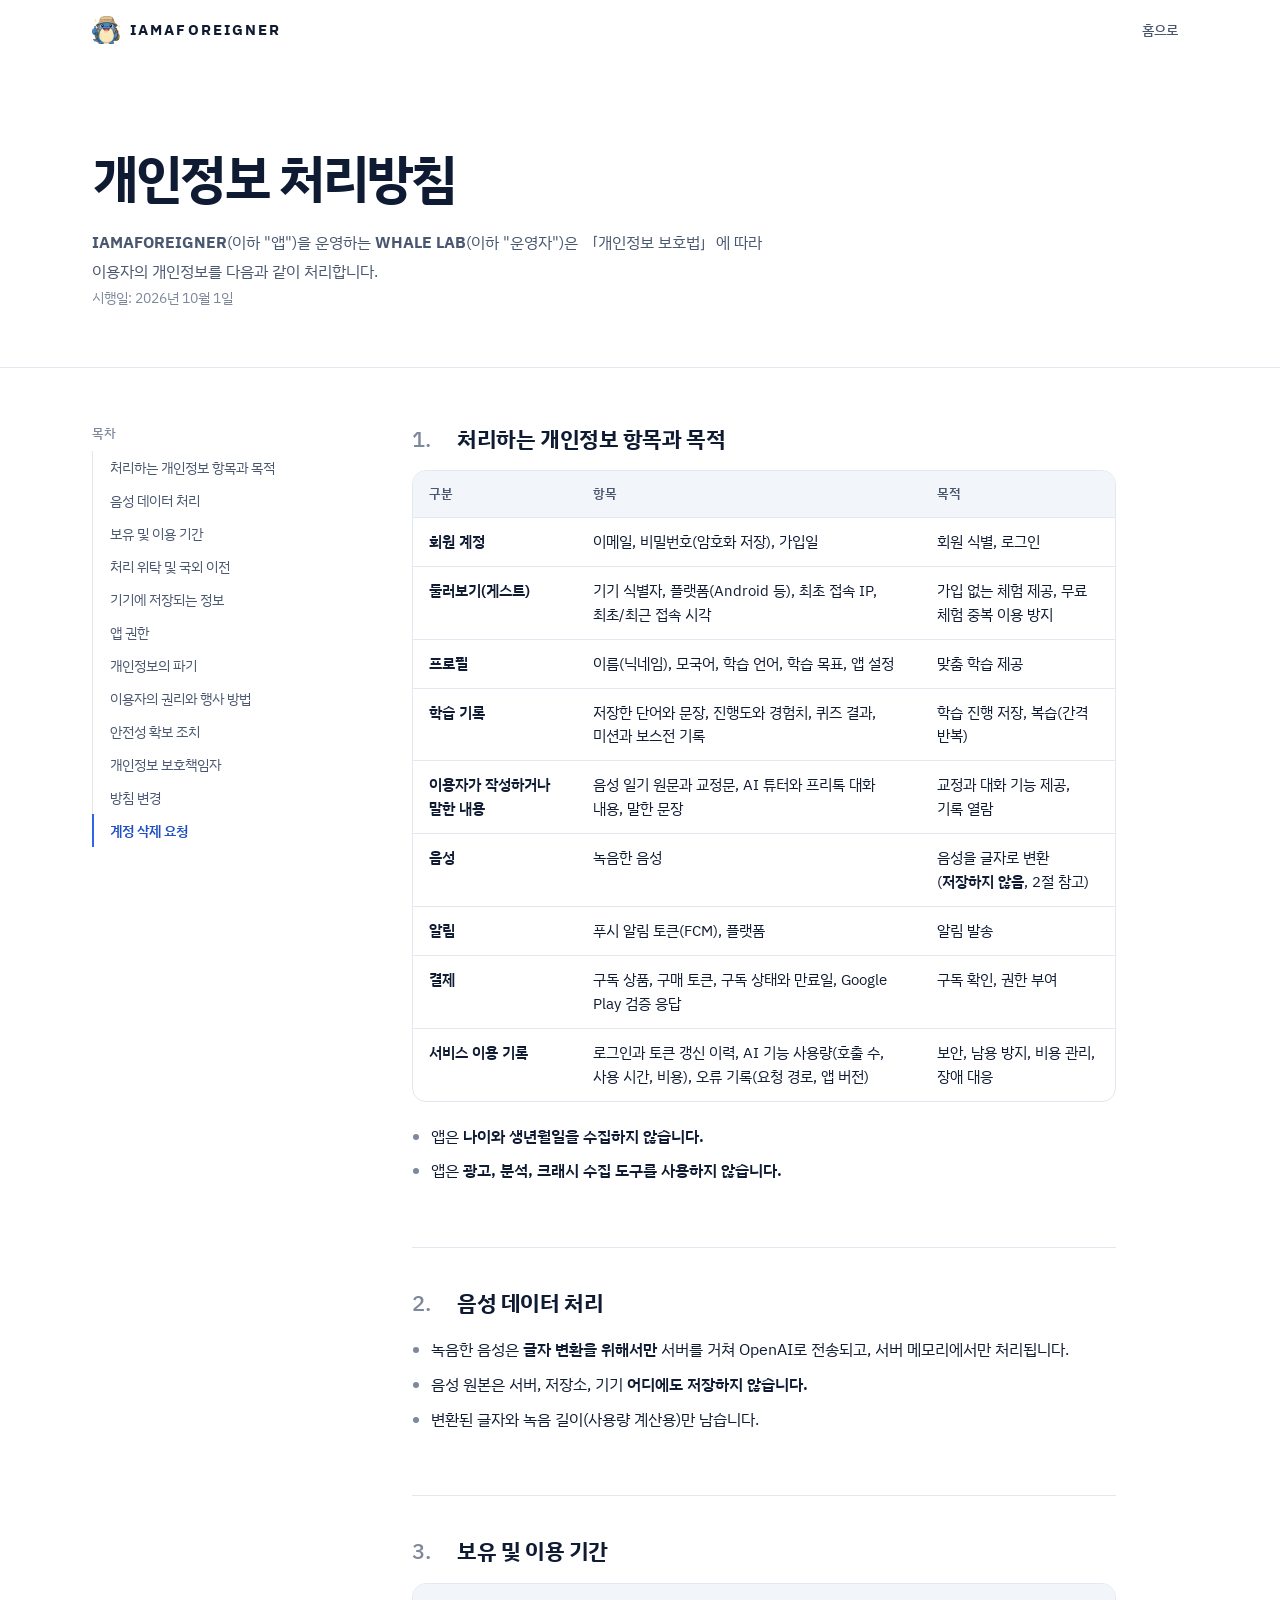
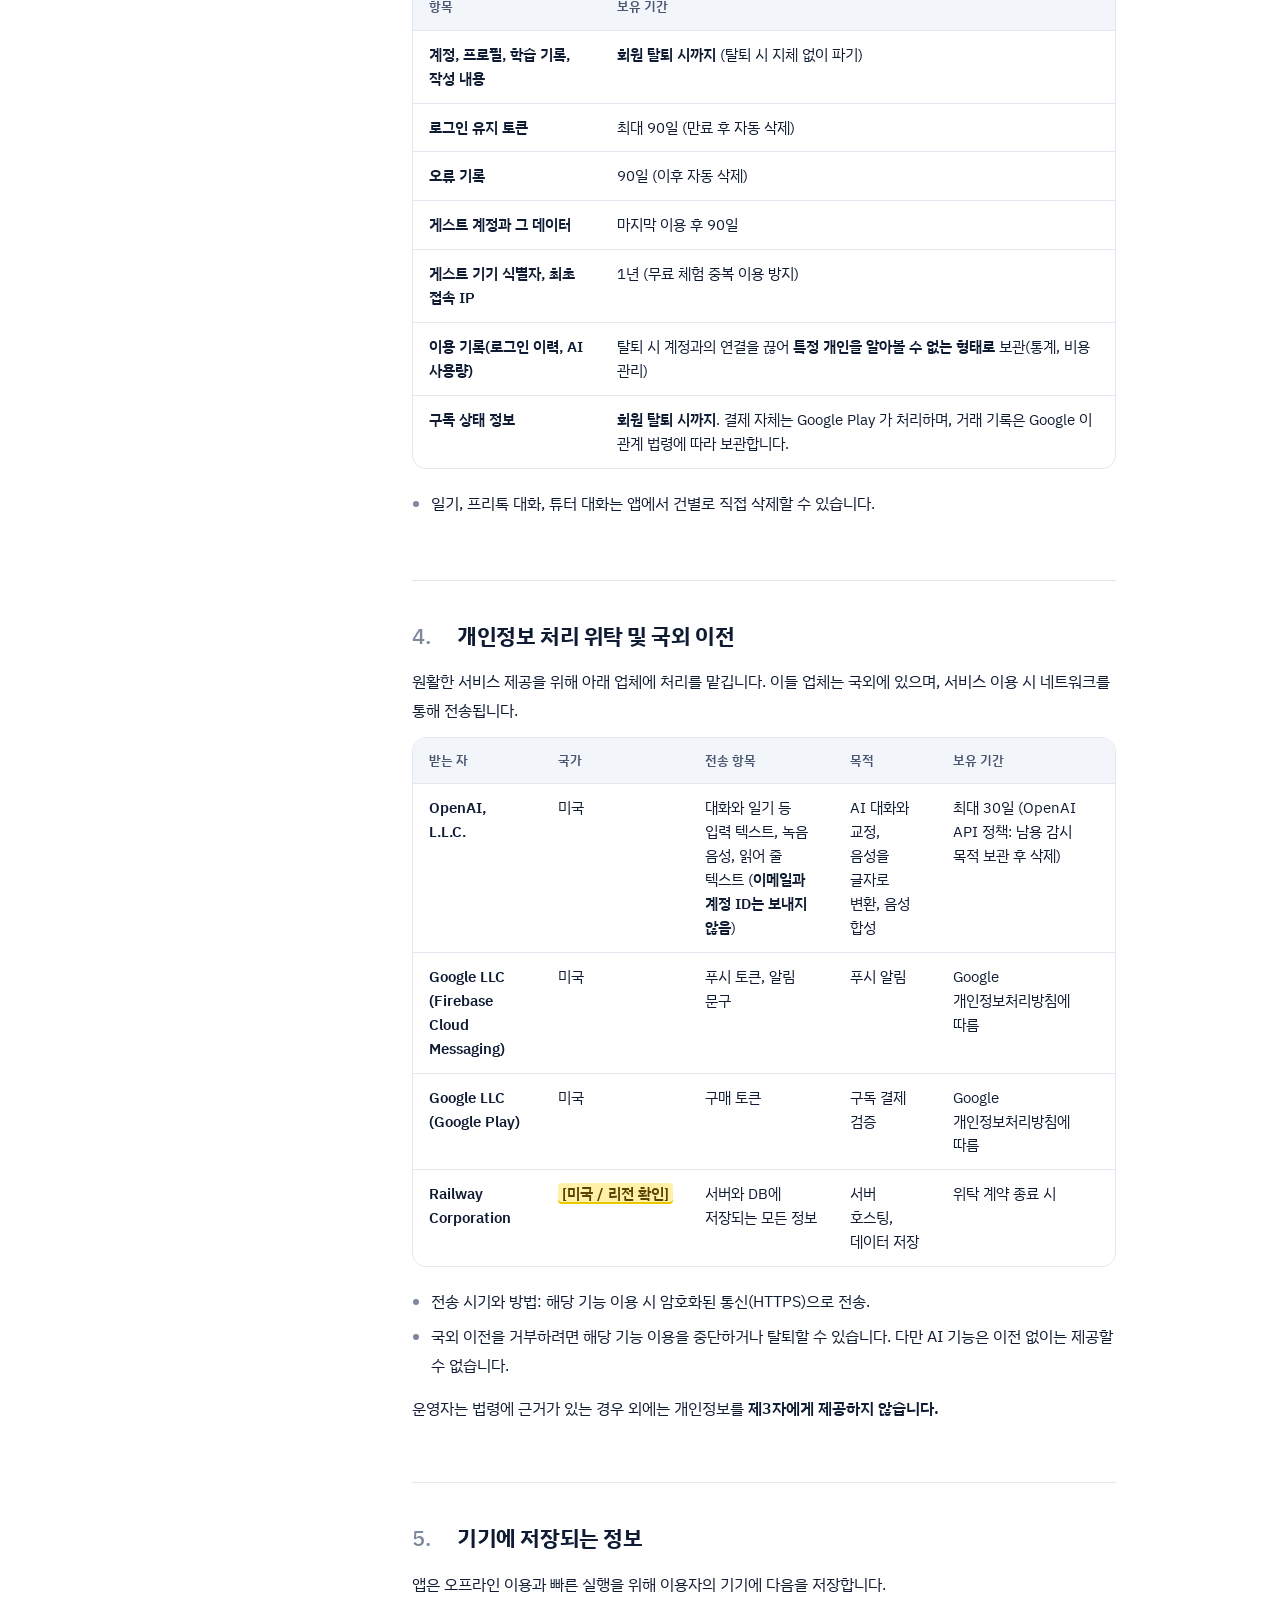
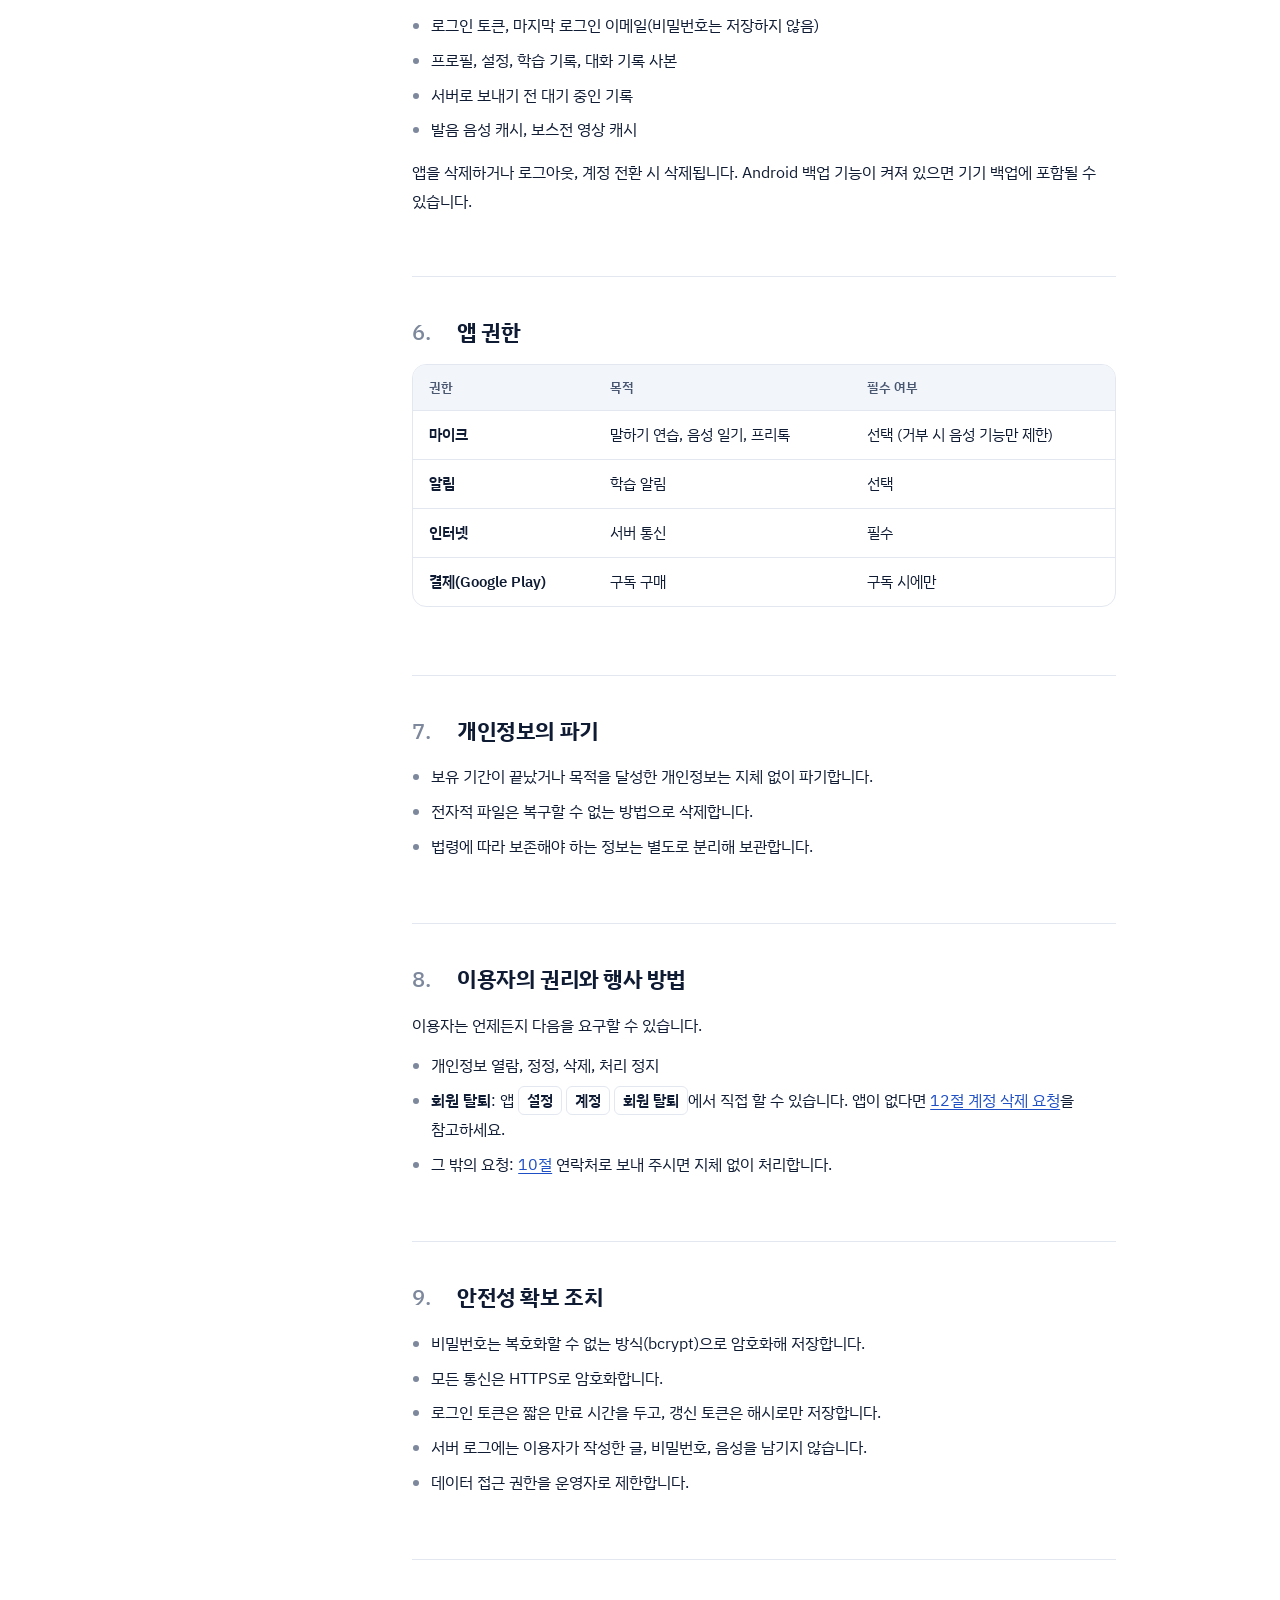
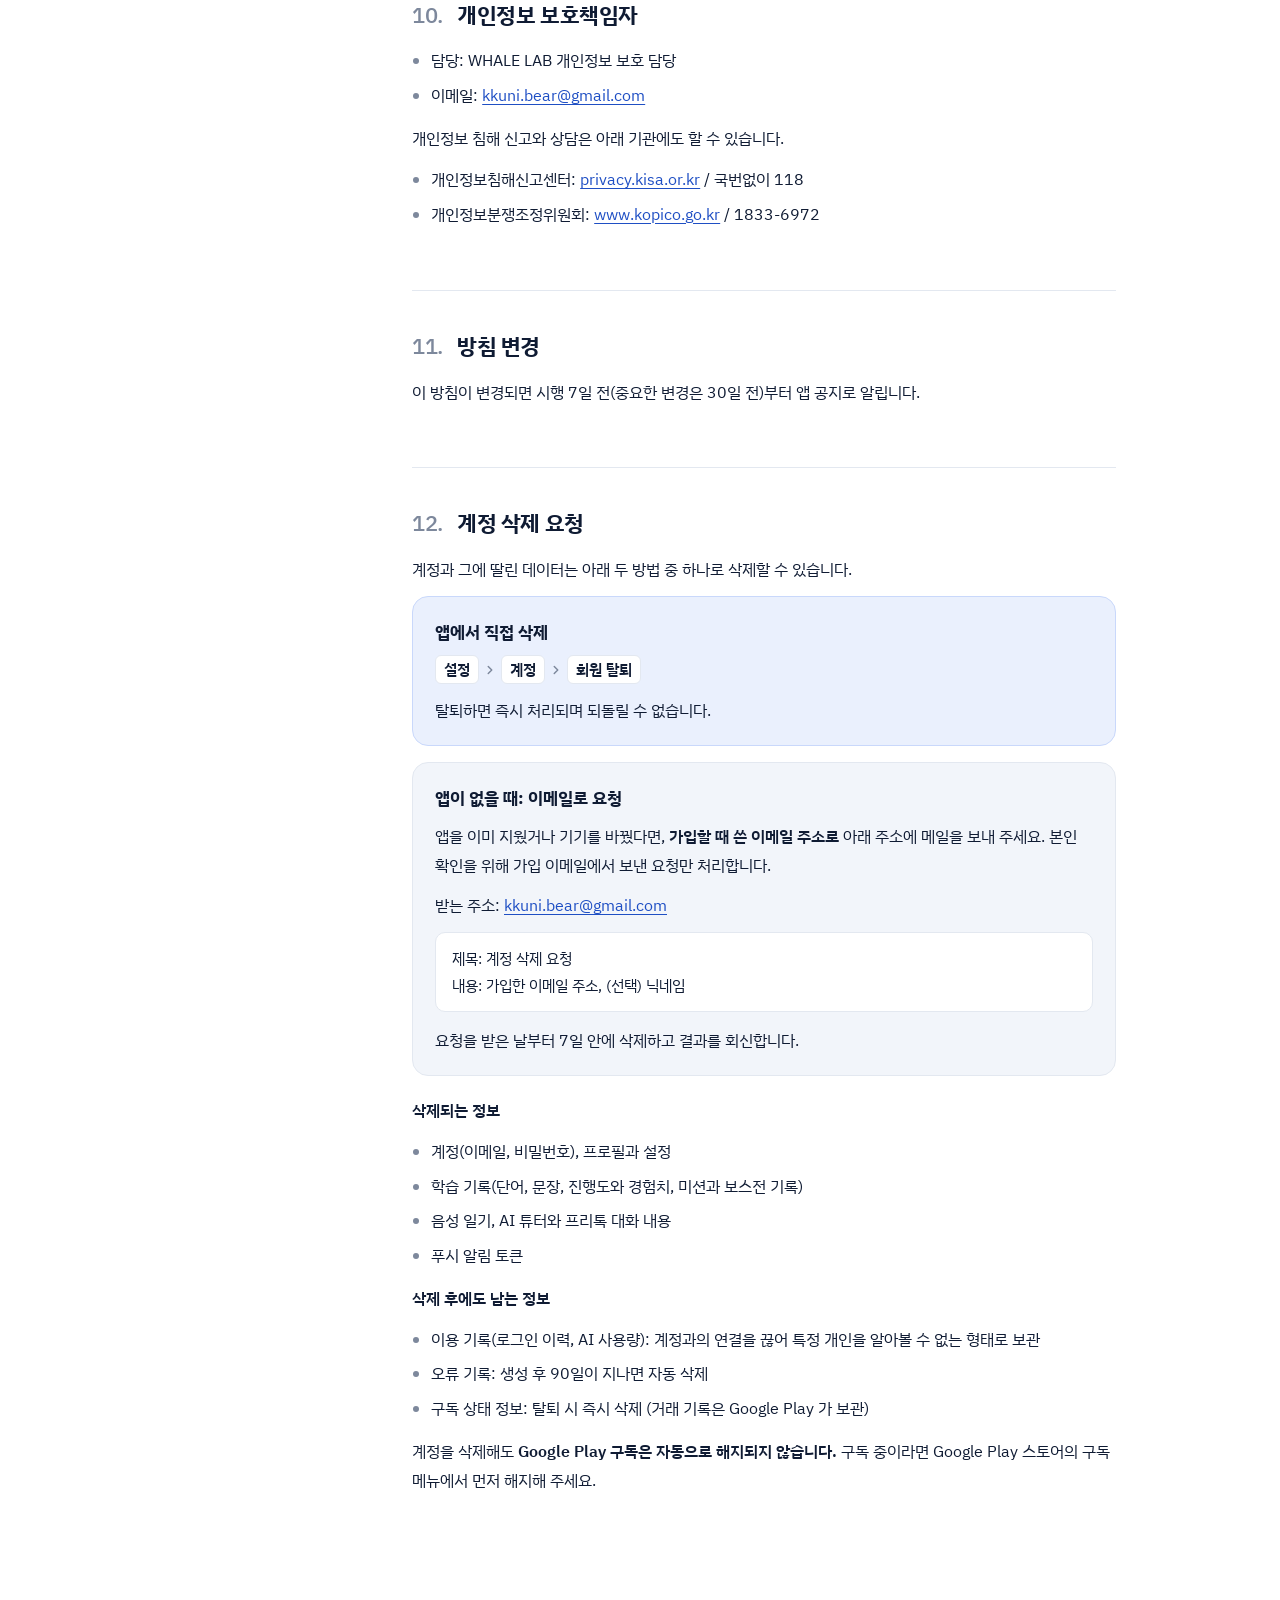
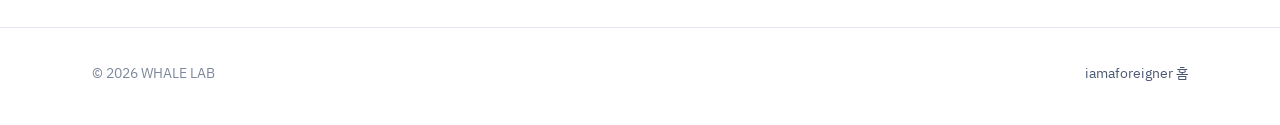
==== commit 643bf4ee: "redesign: 심플·모던 랜딩 + 처리방침 문서 레이아웃 - 소개 페이지를 4개 섹션(히어로 / tier 1-60 눈금 / 기능 5개 / 목표+출시 예정)으로 축소 - 강조색 " ====
--- a/privacy.html
+++ b/privacy.html
@@ -5,108 +5,112 @@
 <meta name="viewport" content="width=device-width, initial-scale=1">
 <title>개인정보 처리방침 — iamaforeigner</title>
 <meta name="description" content="iamaforeigner 개인정보 처리방침과 계정 삭제 요청 방법">
-<meta name="theme-color" content="#172048">
+<meta name="theme-color" content="#ffffff">
 <link rel="icon" href="images/icon.png">
 <link rel="preconnect" href="https://fonts.googleapis.com">
 <link rel="preconnect" href="https://fonts.gstatic.com" crossorigin>
-<link href="https://fonts.googleapis.com/css2?family=Jua&family=IBM+Plex+Sans+KR:wght@400;600&display=swap" rel="stylesheet">
+<link href="https://fonts.googleapis.com/css2?family=IBM+Plex+Sans+KR:wght@400;500;600;700&display=swap" rel="stylesheet">
 <link rel="stylesheet" href="style.css">
 <style>
-body { background: var(--paper); font-size: 16px; line-height: 1.8; }
-
-.doc-top {
-  background:
-    radial-gradient(60% 80% at 80% 0%, rgba(111,231,196,.22) 0, rgba(111,231,196,0) 70%),
-    linear-gradient(var(--night), #26306a);
-  color: var(--snow-text);
-  padding: 20px 0 56px;
-}
-.doc-top .bar { display: flex; justify-content: space-between; align-items: center; margin-bottom: 44px; }
-.doc-top .wordmark { color: #fff; font-size: 20px; }
-.doc-top .bar a.back { color: #cdd6f5; font-size: 15px; text-decoration: none; }
-.doc-top .bar a.back:hover { text-decoration: underline; }
-.doc-top h1 { font-family: var(--display); font-weight: 400; font-size: clamp(36px, 8vw, 56px); line-height: 1.1; margin: 0 0 14px; }
-.doc-top p { margin: 0; max-width: 40em; opacity: .9; }
-.doc-top .ph { color: #5a4300; }
-
-.doc { display: grid; gap: 32px; padding-top: 40px; padding-bottom: 96px; }
+body { font-size: 16px; line-height: 1.8; }
+
+.doc-top { padding: 56px 0 40px; border-bottom: 1px solid var(--line); }
+@media (min-width: 1000px) { .doc-top { padding: 88px 0 56px; } }
+.doc-top h1 { font-size: clamp(34px, 5vw, 52px); font-weight: 700; letter-spacing: -0.035em; line-height: 1.15; margin: 0 0 20px; }
+.doc-top p { margin: 0; max-width: 44em; color: var(--ink-2); }
+.doc-top p + p { font-size: 14px; color: var(--ink-3); }
+
+.doc { display: grid; gap: 32px; padding-top: 32px; padding-bottom: 112px; }
 @media (min-width: 1000px) {
-  .doc { grid-template-columns: 250px minmax(0, 1fr); gap: 64px; }
+  .doc { grid-template-columns: 240px minmax(0, 1fr); gap: 80px; padding-top: 56px; }
 }
 
 /* table of contents */
-.toc { font-size: 15px; }
-.toc details { background: #fff; border: 1px solid #d9e3f3; border-radius: 12px; padding: 12px 16px; }
-.toc summary { font-family: var(--display); font-size: 18px; cursor: pointer; }
-.toc ol { margin: 10px 0 0; padding-left: 1.5em; }
-.toc li { margin: 4px 0; }
-.toc a { color: var(--ink); text-decoration: none; }
-.toc a:hover { color: var(--whale-deep); text-decoration: underline; }
-.toc li.hl a { font-weight: 600; color: var(--whale-deep); }
+.toc { font-size: 14px; line-height: 1.5; }
+.toc details { border: 1px solid var(--line); border-radius: 14px; padding: 14px 18px; background: var(--bg-2); }
+.toc summary { font-weight: 600; cursor: pointer; color: var(--ink); }
+.toc ol { margin: 12px 0 2px; padding-left: 1.6em; color: var(--ink-3); font-variant-numeric: tabular-nums; }
+.toc li { margin: 0; padding: 5px 0; }
+.toc a { color: var(--ink-2); text-decoration: none; }
+.toc a:hover { color: var(--ink); }
+.toc a.cur { color: var(--accent-2); font-weight: 600; }
+.toc li.hl a { color: var(--accent-2); font-weight: 600; }
 @media (min-width: 1000px) {
-  .toc { position: sticky; top: 24px; align-self: start; }
-  .toc details { background: none; border: 0; padding: 0; }
-  .toc summary { list-style: none; pointer-events: none; margin-bottom: 6px; }
+  .toc { position: sticky; top: calc(var(--header-h) + 32px); align-self: start; }
+  .toc details { border: 0; padding: 0; background: none; }
+  .toc summary { list-style: none; pointer-events: none; font-size: 13px; color: var(--ink-3); font-weight: 500; margin-bottom: 4px; }
   .toc summary::-webkit-details-marker { display: none; }
-}
-
-.body { max-width: 46em; min-width: 0; }
-.body section { scroll-margin-top: 20px; padding-bottom: 12px; }
+  .toc ol { border-left: 1px solid var(--line); padding-left: 0; list-style: none; margin: 8px 0 0; }
+  .toc li { padding: 0; }
+  .toc a { display: block; padding: 6px 0 6px 16px; margin-left: -1px; border-left: 2px solid transparent; }
+  .toc a.cur { border-left-color: var(--accent); }
+}
+
+.body { max-width: 44em; min-width: 0; }
+.body section { padding-bottom: 8px; }
+.body section + section { border-top: 1px solid var(--line); margin-top: 40px; padding-top: 40px; }
 .body h2 {
-  font-family: var(--display); font-weight: 400;
-  font-size: 26px; line-height: 1.3;
-  margin: 40px 0 14px;
-  display: flex; gap: 12px; align-items: baseline;
-}
-.body h2 .n { color: var(--whale); min-width: 1.4em; }
-.body section:first-child h2 { margin-top: 0; }
-.body p { margin: 0 0 12px; }
-.body ul { margin: 0 0 14px; padding-left: 1.3em; }
+  font-size: 22px; font-weight: 700; letter-spacing: -0.02em; line-height: 1.4;
+  margin: 0 0 16px; display: flex; gap: 10px; align-items: baseline;
+}
+.body h2 .n { color: var(--ink-3); font-weight: 500; font-variant-numeric: tabular-nums; min-width: 1.6em; }
+.body p { margin: 0 0 12px; color: var(--ink); }
+.body ul { margin: 0 0 14px; padding-left: 1.2em; }
 .body li { margin-bottom: 6px; }
+.body li::marker { color: var(--ink-3); }
 .body strong { font-weight: 600; }
 
-.table-scroll { overflow-x: auto; margin: 6px 0 18px; border: 1px solid #d9e3f3; border-radius: 12px; background: #fff; }
-table { border-collapse: collapse; width: 100%; font-size: 15px; line-height: 1.6; }
-th, td { text-align: left; vertical-align: top; padding: 10px 14px; border-bottom: 1px solid #e6ecf7; }
-th { background: #eaf2fe; font-weight: 600; white-space: nowrap; }
+/* tables: grid on wide screens, stacked rows on phones */
+.table-scroll { margin: 8px 0 20px; border: 1px solid var(--line); border-radius: 14px; overflow: hidden; }
+table { border-collapse: collapse; width: 100%; font-size: 14.5px; line-height: 1.65; }
+th, td { text-align: left; vertical-align: top; padding: 12px 16px; border-bottom: 1px solid var(--line); }
+th { background: var(--bg-2); font-weight: 600; font-size: 13px; color: var(--ink-2); white-space: nowrap; }
 tr:last-child td { border-bottom: 0; }
 td:first-child { font-weight: 600; }
-table.wide td:first-child { min-width: 8.5em; }
-table.wide td:nth-child(3) { min-width: 12em; }
-table.wide td:nth-child(4) { min-width: 8em; }
-@media (max-width: 640px) { table.wide { min-width: 640px; } }
+@media (min-width: 700px) {
+  table.wide td:first-child { min-width: 8em; }
+}
+@media (max-width: 699px) {
+  .table-scroll { border: 0; border-radius: 0; overflow: visible; }
+  table, tbody, tr, td { display: block; width: 100%; }
+  thead { position: absolute; width: 1px; height: 1px; overflow: hidden; clip: rect(0 0 0 0); }
+  tr { border: 1px solid var(--line); border-radius: 14px; padding: 4px 0; margin-bottom: 10px; }
+  td { border: 0; padding: 6px 16px; }
+  td:first-child { padding-top: 12px; font-size: 15.5px; }
+  td:not(:first-child)::before {
+    content: attr(data-label); display: block; font-size: 12px; font-weight: 500; color: var(--ink-3); line-height: 1.5;
+  }
+  td:last-child { padding-bottom: 12px; }
+}
 
 .delete-box {
-  background: #fff; border: 2px solid var(--whale); border-radius: 16px;
-  padding: 20px 20px 8px; margin-top: 8px;
-}
-.delete-box h3 { font-family: var(--display); font-weight: 400; font-size: 20px; margin: 0 0 8px; }
-.path {
-  display: inline-flex; flex-wrap: wrap; align-items: center; gap: 6px;
-  font-weight: 600;
-}
-.path span { background: #eaf2fe; border-radius: 6px; padding: 1px 8px; }
-.path svg { width: 14px; height: 14px; color: var(--ink-soft); }
-.mail-template { background: var(--paper); border-left: 4px solid var(--gold); padding: 10px 14px; margin: 8px 0 14px; font-size: 15px; }
-
-footer.doc-foot { border-top: 1px solid #d9e3f3; padding: 24px 0 40px; font-size: 14px; color: var(--ink-soft); }
-footer.doc-foot .wrap { display: flex; flex-wrap: wrap; gap: 8px 24px; justify-content: space-between; }
-footer.doc-foot a { color: var(--ink-soft); }
+  border: 1px solid var(--line); border-radius: 16px; background: var(--bg-2);
+  padding: 20px 22px 8px; margin-top: 12px;
+}
+#delete-account .delete-box:first-of-type { border-color: #c9d8fb; background: var(--accent-soft); }
+.delete-box h3 { font-size: 17px; font-weight: 700; margin: 0 0 8px; }
+.path { display: inline-flex; flex-wrap: wrap; align-items: center; gap: 4px; font-weight: 600; }
+.path span { background: #fff; border: 1px solid var(--line); border-radius: 6px; padding: 0 8px; font-size: .94em; }
+.path svg { width: 14px; height: 14px; color: var(--ink-3); }
+.mail-template { background: #fff; border: 1px solid var(--line); border-radius: 10px; padding: 12px 16px; margin: 8px 0 14px; font-size: 15px; }
 </style>
 </head>
 <body>
 
-<header class="doc-top">
+<header class="site-head">
   <div class="wrap">
-    <div class="bar">
-      <a class="wordmark" href="./"><img src="images/whale-happy.webp" alt="" width="36" height="36">iamaforeigner</a>
-      <a class="back" href="./">홈으로</a>
-    </div>
+    <a class="wordmark" href="./"><img src="images/icon.png" alt="" width="28" height="28">iamaforeigner</a>
+    <nav><a class="back" href="./">홈으로</a></nav>
+  </div>
+</header>
+
+<div class="doc-top">
+  <div class="wrap">
     <h1>개인정보 처리방침</h1>
     <p><strong>IAMAFOREIGNER</strong>(이하 "앱")을 운영하는 <strong>WHALE LAB</strong>(이하 "운영자")은 「개인정보 보호법」에 따라 이용자의 개인정보를 다음과 같이 처리합니다.</p>
-    <p style="margin-top:10px">시행일: 2026년 10월 1일</p>
+    <p>시행일: 2026년 10월 1일</p>
   </div>
-</header>
+</div>
 
 <div class="wrap doc">
   <nav class="toc" aria-label="목차">
@@ -136,15 +140,15 @@
       <div class="table-scroll"><table class="wide">
         <thead><tr><th>구분</th><th>항목</th><th>목적</th></tr></thead>
         <tbody>
-          <tr><td>회원 계정</td><td>이메일, 비밀번호(암호화 저장), 가입일</td><td>회원 식별, 로그인</td></tr>
-          <tr><td>둘러보기(게스트)</td><td>기기 식별자, 플랫폼(Android 등), 최초 접속 IP, 최초/최근 접속 시각</td><td>가입 없는 체험 제공, 무료 체험 중복 이용 방지</td></tr>
-          <tr><td>프로필</td><td>이름(닉네임), 모국어, 학습 언어, 학습 목표, 앱 설정</td><td>맞춤 학습 제공</td></tr>
-          <tr><td>학습 기록</td><td>저장한 단어와 문장, 진행도와 경험치, 퀴즈 결과, 미션과 보스전 기록</td><td>학습 진행 저장, 복습(간격 반복)</td></tr>
-          <tr><td>이용자가 작성하거나 말한 내용</td><td>음성 일기 원문과 교정문, AI 튜터와 프리톡 대화 내용, 말한 문장</td><td>교정과 대화 기능 제공, 기록 열람</td></tr>
-          <tr><td>음성</td><td>녹음한 음성</td><td>음성을 글자로 변환(<strong>저장하지 않음</strong>, 2절 참고)</td></tr>
-          <tr><td>알림</td><td>푸시 알림 토큰(FCM), 플랫폼</td><td>알림 발송</td></tr>
-          <tr><td>결제</td><td>구독 상품, 구매 토큰, 구독 상태와 만료일, Google Play 검증 응답</td><td>구독 확인, 권한 부여</td></tr>
-          <tr><td>서비스 이용 기록</td><td>로그인과 토큰 갱신 이력, AI 기능 사용량(호출 수, 사용 시간, 비용), 오류 기록(요청 경로, 앱 버전)</td><td>보안, 남용 방지, 비용 관리, 장애 대응</td></tr>
+          <tr><td data-label="구분">회원 계정</td><td data-label="항목">이메일, 비밀번호(암호화 저장), 가입일</td><td data-label="목적">회원 식별, 로그인</td></tr>
+          <tr><td data-label="구분">둘러보기(게스트)</td><td data-label="항목">기기 식별자, 플랫폼(Android 등), 최초 접속 IP, 최초/최근 접속 시각</td><td data-label="목적">가입 없는 체험 제공, 무료 체험 중복 이용 방지</td></tr>
+          <tr><td data-label="구분">프로필</td><td data-label="항목">이름(닉네임), 모국어, 학습 언어, 학습 목표, 앱 설정</td><td data-label="목적">맞춤 학습 제공</td></tr>
+          <tr><td data-label="구분">학습 기록</td><td data-label="항목">저장한 단어와 문장, 진행도와 경험치, 퀴즈 결과, 미션과 보스전 기록</td><td data-label="목적">학습 진행 저장, 복습(간격 반복)</td></tr>
+          <tr><td data-label="구분">이용자가 작성하거나 말한 내용</td><td data-label="항목">음성 일기 원문과 교정문, AI 튜터와 프리톡 대화 내용, 말한 문장</td><td data-label="목적">교정과 대화 기능 제공, 기록 열람</td></tr>
+          <tr><td data-label="구분">음성</td><td data-label="항목">녹음한 음성</td><td data-label="목적">음성을 글자로 변환(<strong>저장하지 않음</strong>, 2절 참고)</td></tr>
+          <tr><td data-label="구분">알림</td><td data-label="항목">푸시 알림 토큰(FCM), 플랫폼</td><td data-label="목적">알림 발송</td></tr>
+          <tr><td data-label="구분">결제</td><td data-label="항목">구독 상품, 구매 토큰, 구독 상태와 만료일, Google Play 검증 응답</td><td data-label="목적">구독 확인, 권한 부여</td></tr>
+          <tr><td data-label="구분">서비스 이용 기록</td><td data-label="항목">로그인과 토큰 갱신 이력, AI 기능 사용량(호출 수, 사용 시간, 비용), 오류 기록(요청 경로, 앱 버전)</td><td data-label="목적">보안, 남용 방지, 비용 관리, 장애 대응</td></tr>
         </tbody>
       </table></div>
       <ul>
@@ -167,13 +171,13 @@
       <div class="table-scroll"><table>
         <thead><tr><th>항목</th><th>보유 기간</th></tr></thead>
         <tbody>
-          <tr><td>계정, 프로필, 학습 기록, 작성 내용</td><td><strong>회원 탈퇴 시까지</strong> (탈퇴 시 지체 없이 파기)</td></tr>
-          <tr><td>로그인 유지 토큰</td><td>최대 90일 (만료 후 자동 삭제)</td></tr>
-          <tr><td>오류 기록</td><td>90일 (이후 자동 삭제)</td></tr>
-          <tr><td>게스트 계정과 그 데이터</td><td>마지막 이용 후 90일</td></tr>
-          <tr><td>게스트 기기 식별자, 최초 접속 IP</td><td>1년 (무료 체험 중복 이용 방지)</td></tr>
-          <tr><td>이용 기록(로그인 이력, AI 사용량)</td><td>탈퇴 시 계정과의 연결을 끊어 <strong>특정 개인을 알아볼 수 없는 형태로</strong> 보관(통계, 비용 관리)</td></tr>
-          <tr><td>구독 상태 정보</td><td><strong>회원 탈퇴 시까지</strong>. 결제 자체는 Google Play 가 처리하며, 거래 기록은 Google 이 관계 법령에 따라 보관합니다.</td></tr>
+          <tr><td data-label="항목">계정, 프로필, 학습 기록, 작성 내용</td><td data-label="보유 기간"><strong>회원 탈퇴 시까지</strong> (탈퇴 시 지체 없이 파기)</td></tr>
+          <tr><td data-label="항목">로그인 유지 토큰</td><td data-label="보유 기간">최대 90일 (만료 후 자동 삭제)</td></tr>
+          <tr><td data-label="항목">오류 기록</td><td data-label="보유 기간">90일 (이후 자동 삭제)</td></tr>
+          <tr><td data-label="항목">게스트 계정과 그 데이터</td><td data-label="보유 기간">마지막 이용 후 90일</td></tr>
+          <tr><td data-label="항목">게스트 기기 식별자, 최초 접속 IP</td><td data-label="보유 기간">1년 (무료 체험 중복 이용 방지)</td></tr>
+          <tr><td data-label="항목">이용 기록(로그인 이력, AI 사용량)</td><td data-label="보유 기간">탈퇴 시 계정과의 연결을 끊어 <strong>특정 개인을 알아볼 수 없는 형태로</strong> 보관(통계, 비용 관리)</td></tr>
+          <tr><td data-label="항목">구독 상태 정보</td><td data-label="보유 기간"><strong>회원 탈퇴 시까지</strong>. 결제 자체는 Google Play 가 처리하며, 거래 기록은 Google 이 관계 법령에 따라 보관합니다.</td></tr>
         </tbody>
       </table></div>
       <ul>
@@ -187,10 +191,10 @@
       <div class="table-scroll"><table class="wide">
         <thead><tr><th>받는 자</th><th>국가</th><th>전송 항목</th><th>목적</th><th>보유 기간</th></tr></thead>
         <tbody>
-          <tr><td>OpenAI, L.L.C.</td><td>미국</td><td>대화와 일기 등 입력 텍스트, 녹음 음성, 읽어 줄 텍스트 (<strong>이메일과 계정 ID는 보내지 않음</strong>)</td><td>AI 대화와 교정, 음성을 글자로 변환, 음성 합성</td><td>최대 30일 (OpenAI API 정책: 남용 감시 목적 보관 후 삭제)</td></tr>
-          <tr><td>Google LLC<br>(Firebase Cloud Messaging)</td><td>미국</td><td>푸시 토큰, 알림 문구</td><td>푸시 알림</td><td>Google 개인정보처리방침에 따름</td></tr>
-          <tr><td>Google LLC<br>(Google Play)</td><td>미국</td><td>구매 토큰</td><td>구독 결제 검증</td><td>Google 개인정보처리방침에 따름</td></tr>
-          <tr><td>Railway Corporation</td><td><span class="ph">[미국 / 리전 확인]</span></td><td>서버와 DB에 저장되는 모든 정보</td><td>서버 호스팅, 데이터 저장</td><td>위탁 계약 종료 시</td></tr>
+          <tr><td data-label="받는 자">OpenAI, L.L.C.</td><td data-label="국가">미국</td><td data-label="전송 항목">대화와 일기 등 입력 텍스트, 녹음 음성, 읽어 줄 텍스트 (<strong>이메일과 계정 ID는 보내지 않음</strong>)</td><td data-label="목적">AI 대화와 교정, 음성을 글자로 변환, 음성 합성</td><td data-label="보유 기간">최대 30일 (OpenAI API 정책: 남용 감시 목적 보관 후 삭제)</td></tr>
+          <tr><td data-label="받는 자">Google LLC<br>(Firebase Cloud Messaging)</td><td data-label="국가">미국</td><td data-label="전송 항목">푸시 토큰, 알림 문구</td><td data-label="목적">푸시 알림</td><td data-label="보유 기간">Google 개인정보처리방침에 따름</td></tr>
+          <tr><td data-label="받는 자">Google LLC<br>(Google Play)</td><td data-label="국가">미국</td><td data-label="전송 항목">구매 토큰</td><td data-label="목적">구독 결제 검증</td><td data-label="보유 기간">Google 개인정보처리방침에 따름</td></tr>
+          <tr><td data-label="받는 자">Railway Corporation</td><td data-label="국가"><span class="ph">[미국 / 리전 확인]</span></td><td data-label="전송 항목">서버와 DB에 저장되는 모든 정보</td><td data-label="목적">서버 호스팅, 데이터 저장</td><td data-label="보유 기간">위탁 계약 종료 시</td></tr>
         </tbody>
       </table></div>
       <ul>
@@ -217,10 +221,10 @@
       <div class="table-scroll"><table>
         <thead><tr><th>권한</th><th>목적</th><th>필수 여부</th></tr></thead>
         <tbody>
-          <tr><td>마이크</td><td>말하기 연습, 음성 일기, 프리톡</td><td>선택 (거부 시 음성 기능만 제한)</td></tr>
-          <tr><td>알림</td><td>학습 알림</td><td>선택</td></tr>
-          <tr><td>인터넷</td><td>서버 통신</td><td>필수</td></tr>
-          <tr><td>결제(Google Play)</td><td>구독 구매</td><td>구독 시에만</td></tr>
+          <tr><td data-label="권한">마이크</td><td data-label="목적">말하기 연습, 음성 일기, 프리톡</td><td data-label="필수 여부">선택 (거부 시 음성 기능만 제한)</td></tr>
+          <tr><td data-label="권한">알림</td><td data-label="목적">학습 알림</td><td data-label="필수 여부">선택</td></tr>
+          <tr><td data-label="권한">인터넷</td><td data-label="목적">서버 통신</td><td data-label="필수 여부">필수</td></tr>
+          <tr><td data-label="권한">결제(Google Play)</td><td data-label="목적">구독 구매</td><td data-label="필수 여부">구독 시에만</td></tr>
         </tbody>
       </table></div>
     </section>
@@ -313,12 +317,33 @@
   </article>
 </div>
 
-<footer class="doc-foot">
+<footer class="site-foot">
   <div class="wrap">
     <span>&copy; 2026 WHALE LAB</span>
     <a href="./">iamaforeigner 홈</a>
   </div>
 </footer>
 
+<script>
+(function () {
+  var head = document.querySelector('.site-head');
+  var onScroll = function () { head.classList.toggle('scrolled', window.scrollY > 8); };
+  window.addEventListener('scroll', onScroll, { passive: true }); onScroll();
+
+  var d = document.querySelector('.toc details');
+  if (d && window.matchMedia('(max-width: 999px)').matches) d.open = false;
+
+  var links = {};
+  document.querySelectorAll('.toc a').forEach(function (a) { links[a.getAttribute('href').slice(1)] = a; });
+  if (!('IntersectionObserver' in window)) return;
+  var io = new IntersectionObserver(function (es) {
+    es.forEach(function (e) {
+      if (!e.isIntersecting) return;
+      Object.keys(links).forEach(function (k) { links[k].classList.toggle('cur', k === e.target.id); });
+    });
+  }, { rootMargin: '-20% 0px -70% 0px' });
+  document.querySelectorAll('.body section[id]').forEach(function (s) { io.observe(s); });
+})();
+</script>
 </body>
 </html>
--- a/style.css
+++ b/style.css
@@ -1,55 +1,104 @@
-/* iamaforeigner web — shared tokens */
+/* iamaforeigner web — shared tokens and chrome */
 :root {
-  --ink: #1a2b4c;          /* deep navy text */
-  --ink-soft: #4a5b7c;
-  --paper: #f4faff;        /* snow */
-  --sky: #cfe9ff;          /* day sky */
-  --whale: #3e7bd0;        /* whale body blue */
-  --whale-deep: #2a5aa6;
-  --belly: #f7e9cb;        /* whale belly cream */
-  --wood: #8a5a2b;         /* signpost */
-  --gold: #ffc23d;         /* trail lantern */
-  --night: #172048;
-  --night-2: #0f1636;
-  --aurora: #6fe7c4;
-  --snow-text: #eef3ff;
-  --ph: #fff1a8;           /* placeholder highlight */
+  color-scheme: light;
+  --bg: #ffffff;
+  --bg-2: #f2f5fa;          /* cool mist panel */
+  --ink: #0f1b33;           /* whale-night navy */
+  --ink-2: #4a5770;
+  --ink-3: #7d889c;
+  --line: #e3e8f0;
+  --accent: #2f66e8;        /* app primary blue */
+  --accent-2: #1f4fc4;
+  --accent-soft: #eaf0fd;
+  --ph: #fff1a8;            /* placeholder highlight */
 
-  --display: "Jua", "IBM Plex Sans KR", sans-serif;
-  --body: "IBM Plex Sans KR", -apple-system, "Apple SD Gothic Neo", sans-serif;
+  --font: "IBM Plex Sans KR", -apple-system, "Apple SD Gothic Neo", "Malgun Gothic", sans-serif;
   --gutter: 16px;
+  --max: 1160px;
+  --header-h: 60px;
 }
+@media (min-width: 720px) { :root { --gutter: 32px; } }
 
 * { box-sizing: border-box; }
-html { -webkit-text-size-adjust: 100%; scroll-behavior: smooth; }
+html { -webkit-text-size-adjust: 100%; scroll-behavior: smooth; scroll-padding-top: calc(var(--header-h) + 16px); }
 @media (prefers-reduced-motion: reduce) { html { scroll-behavior: auto; } }
 body {
   margin: 0;
-  font-family: var(--body);
+  font-family: var(--font);
   font-size: 17px;
   line-height: 1.7;
   color: var(--ink);
-  background: var(--paper);
+  background: var(--bg);
   overflow-x: hidden;
   word-break: keep-all;
   overflow-wrap: break-word;
+  -webkit-font-smoothing: antialiased;
 }
 img { max-width: 100%; display: block; }
-a { color: var(--whale-deep); }
-:focus-visible { outline: 3px solid var(--gold); outline-offset: 3px; border-radius: 6px; }
+a { color: var(--accent-2); text-underline-offset: 3px; }
+:focus-visible { outline: 2px solid var(--accent); outline-offset: 3px; border-radius: 6px; }
 
-.wrap { width: 100%; max-width: 1120px; margin: 0 auto; padding: 0 var(--gutter); }
-@media (min-width: 720px) { :root { --gutter: 32px; } }
+.wrap { width: 100%; max-width: var(--max); margin: 0 auto; padding: 0 var(--gutter); }
+
+/* ---------- header ---------- */
+.site-head {
+  position: sticky; top: 0; z-index: 20;
+  height: var(--header-h);
+  background: rgba(255, 255, 255, .86);
+  -webkit-backdrop-filter: saturate(1.4) blur(12px);
+  backdrop-filter: saturate(1.4) blur(12px);
+  border-bottom: 1px solid transparent;
+  transition: border-color .2s;
+}
+.site-head.scrolled { border-bottom-color: var(--line); }
+.site-head .wrap { height: 100%; display: flex; align-items: center; justify-content: space-between; gap: 16px; }
+.site-head nav { display: flex; gap: 4px; }
+.site-head nav a {
+  font-size: 14px; font-weight: 500; color: var(--ink-2); text-decoration: none;
+  padding: 6px 10px; border-radius: 8px;
+}
+.site-head nav a:hover { color: var(--ink); background: var(--bg-2); }
+@media (max-width: 480px) { .site-head nav .opt { display: none; } }
 
 .wordmark {
-  font-family: var(--display);
-  font-size: 22px;
-  color: var(--ink);
-  text-decoration: none;
   display: inline-flex; align-items: center; gap: 10px;
+  font-weight: 700; font-size: 15px; letter-spacing: .14em; text-transform: uppercase;
+  color: var(--ink); text-decoration: none;
 }
-.wordmark img { width: 36px; height: 36px; }
+.wordmark img { width: 28px; height: 28px; border-radius: 8px; }
 
+/* ---------- phone mockup ---------- */
+.phone {
+  position: relative;
+  width: 280px;
+  aspect-ratio: 480 / 937;
+  padding: 7px;
+  border-radius: 40px;
+  background: #0c1426;
+  box-shadow:
+    inset 0 0 0 1px rgba(255,255,255,.12),
+    0 1px 2px rgba(15,27,51,.10),
+    0 30px 60px -24px rgba(15,27,51,.40);
+}
+.phone img {
+  width: 100%; height: 100%; object-fit: cover; object-position: top;
+  border-radius: 33px;
+  background: #0c1426;
+}
+
+/* ---------- store pill (not a link: not released yet) ---------- */
+.soon {
+  display: inline-flex; align-items: center; gap: 10px;
+  height: 48px; padding: 0 20px 0 16px;
+  border-radius: 999px;
+  background: var(--ink); color: #fff;
+  font-size: 15px; font-weight: 600;
+  cursor: default; user-select: none;
+}
+.soon svg { width: 18px; height: 18px; flex: none; }
+.soon small { font-size: 13px; font-weight: 500; color: rgba(255,255,255,.62); }
+
+/* ---------- placeholder highlight ---------- */
 .ph {
   background: var(--ph);
   color: #5a4300;
@@ -60,17 +109,10 @@
   white-space: nowrap;
 }
 
-/* sign plate — the trail's wooden place-name sign */
-.sign {
-  display: inline-block;
-  position: relative;
-  font-family: var(--display);
-  font-size: 17px;
-  line-height: 1;
-  color: #fff8e6;
-  background: linear-gradient(#9b6834, #7a4c21);
-  padding: 9px 16px 8px;
-  border-radius: 6px 10px 7px 11px;
-  box-shadow: inset 0 -3px 0 rgba(0,0,0,.18), 0 2px 0 #5a3614;
-  transform: rotate(-2deg);
-}
+/* ---------- footer ---------- */
+.site-foot { border-top: 1px solid var(--line); padding: 32px 0 40px; font-size: 14px; color: var(--ink-3); }
+.site-foot .wrap { display: flex; flex-wrap: wrap; align-items: center; justify-content: space-between; gap: 16px 32px; }
+.site-foot .links { display: flex; flex-wrap: wrap; gap: 8px 24px; }
+.site-foot a { color: var(--ink-2); text-decoration: none; }
+.site-foot a:hover { color: var(--ink); text-decoration: underline; }
+.site-foot .wordmark { font-size: 13px; }
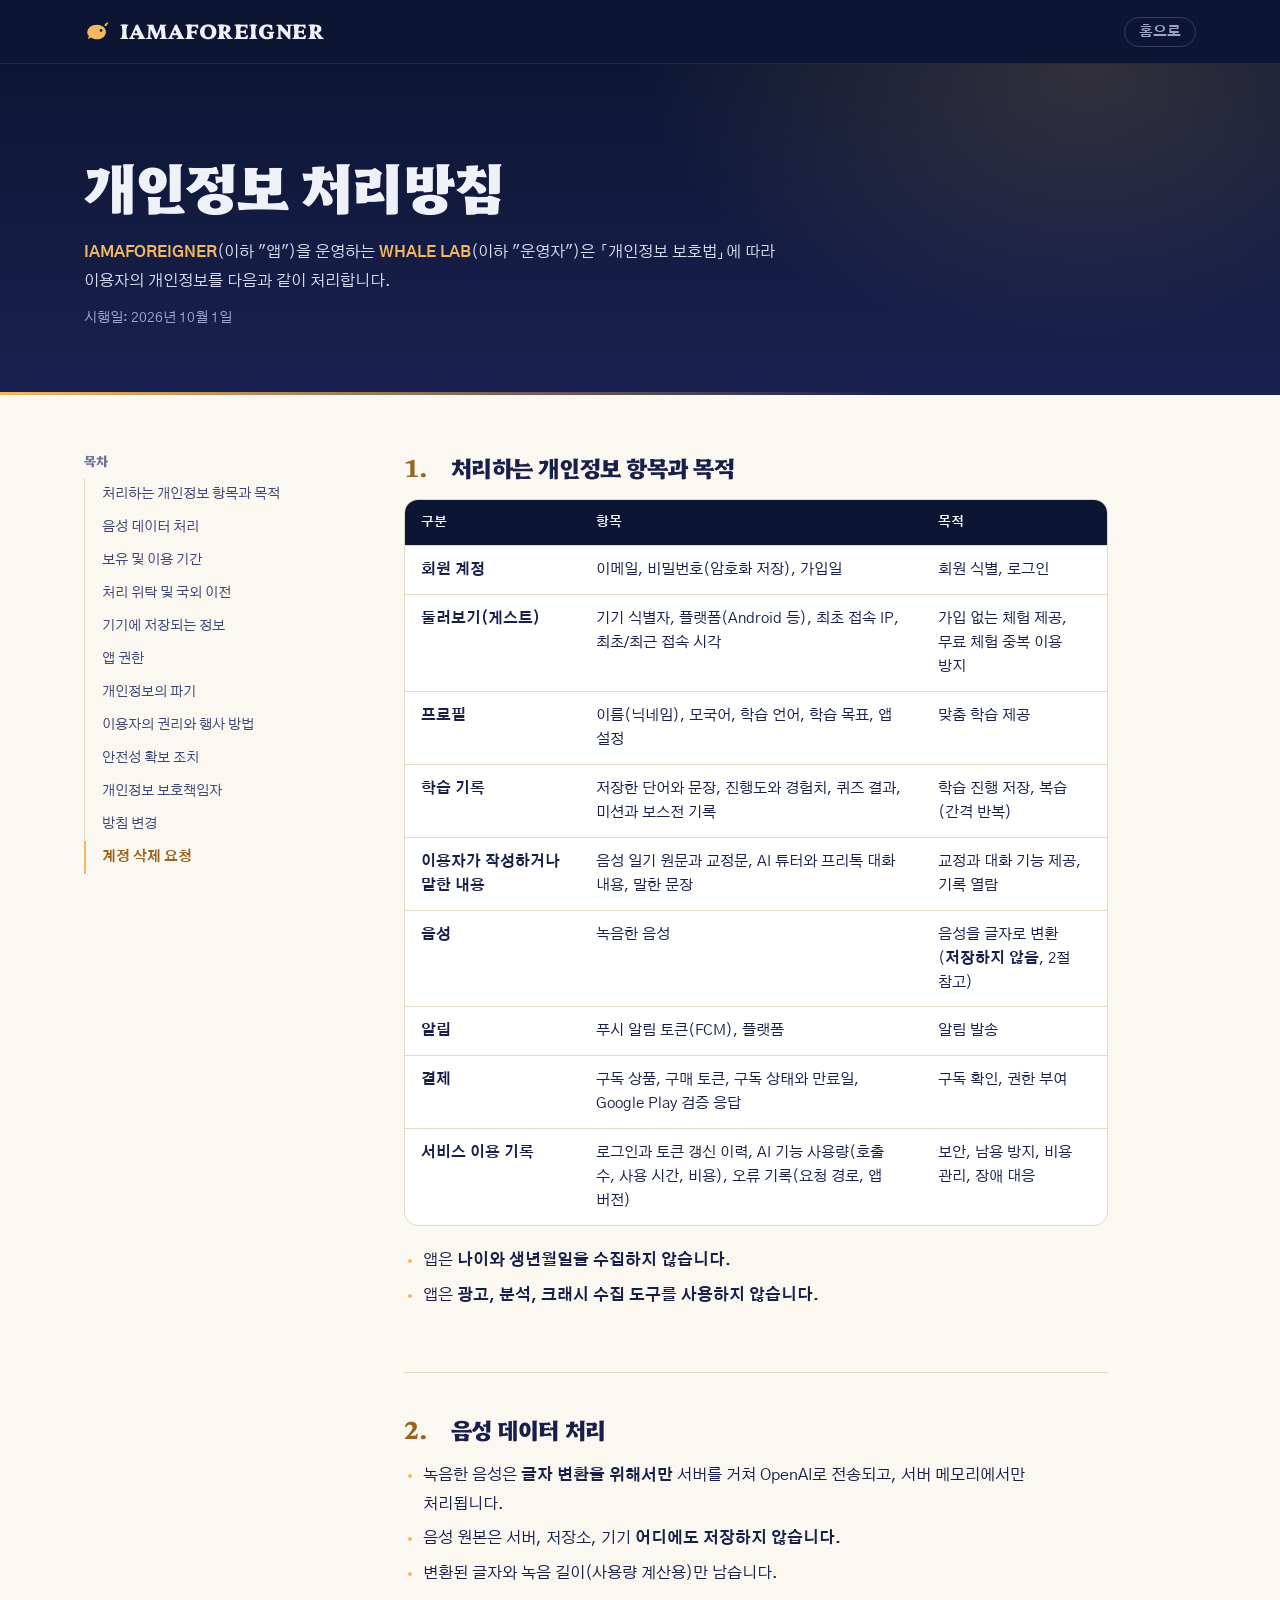
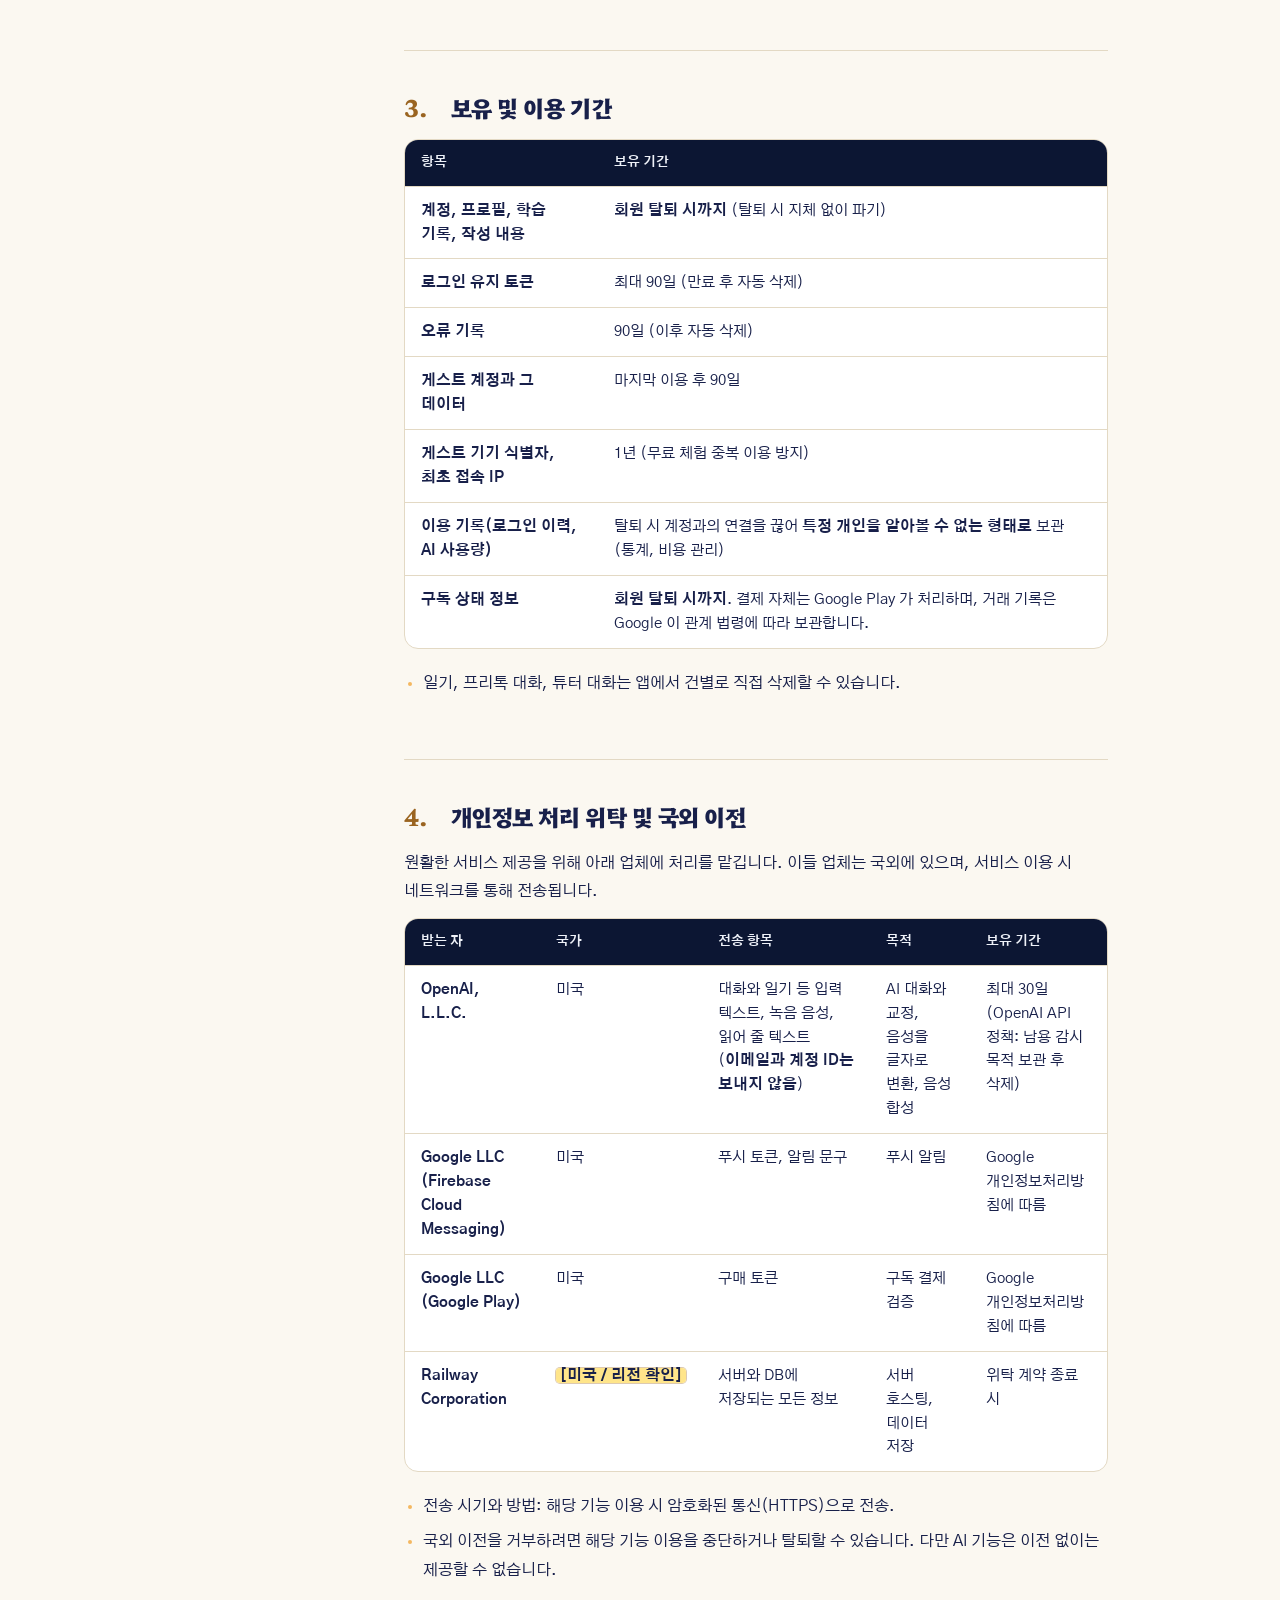
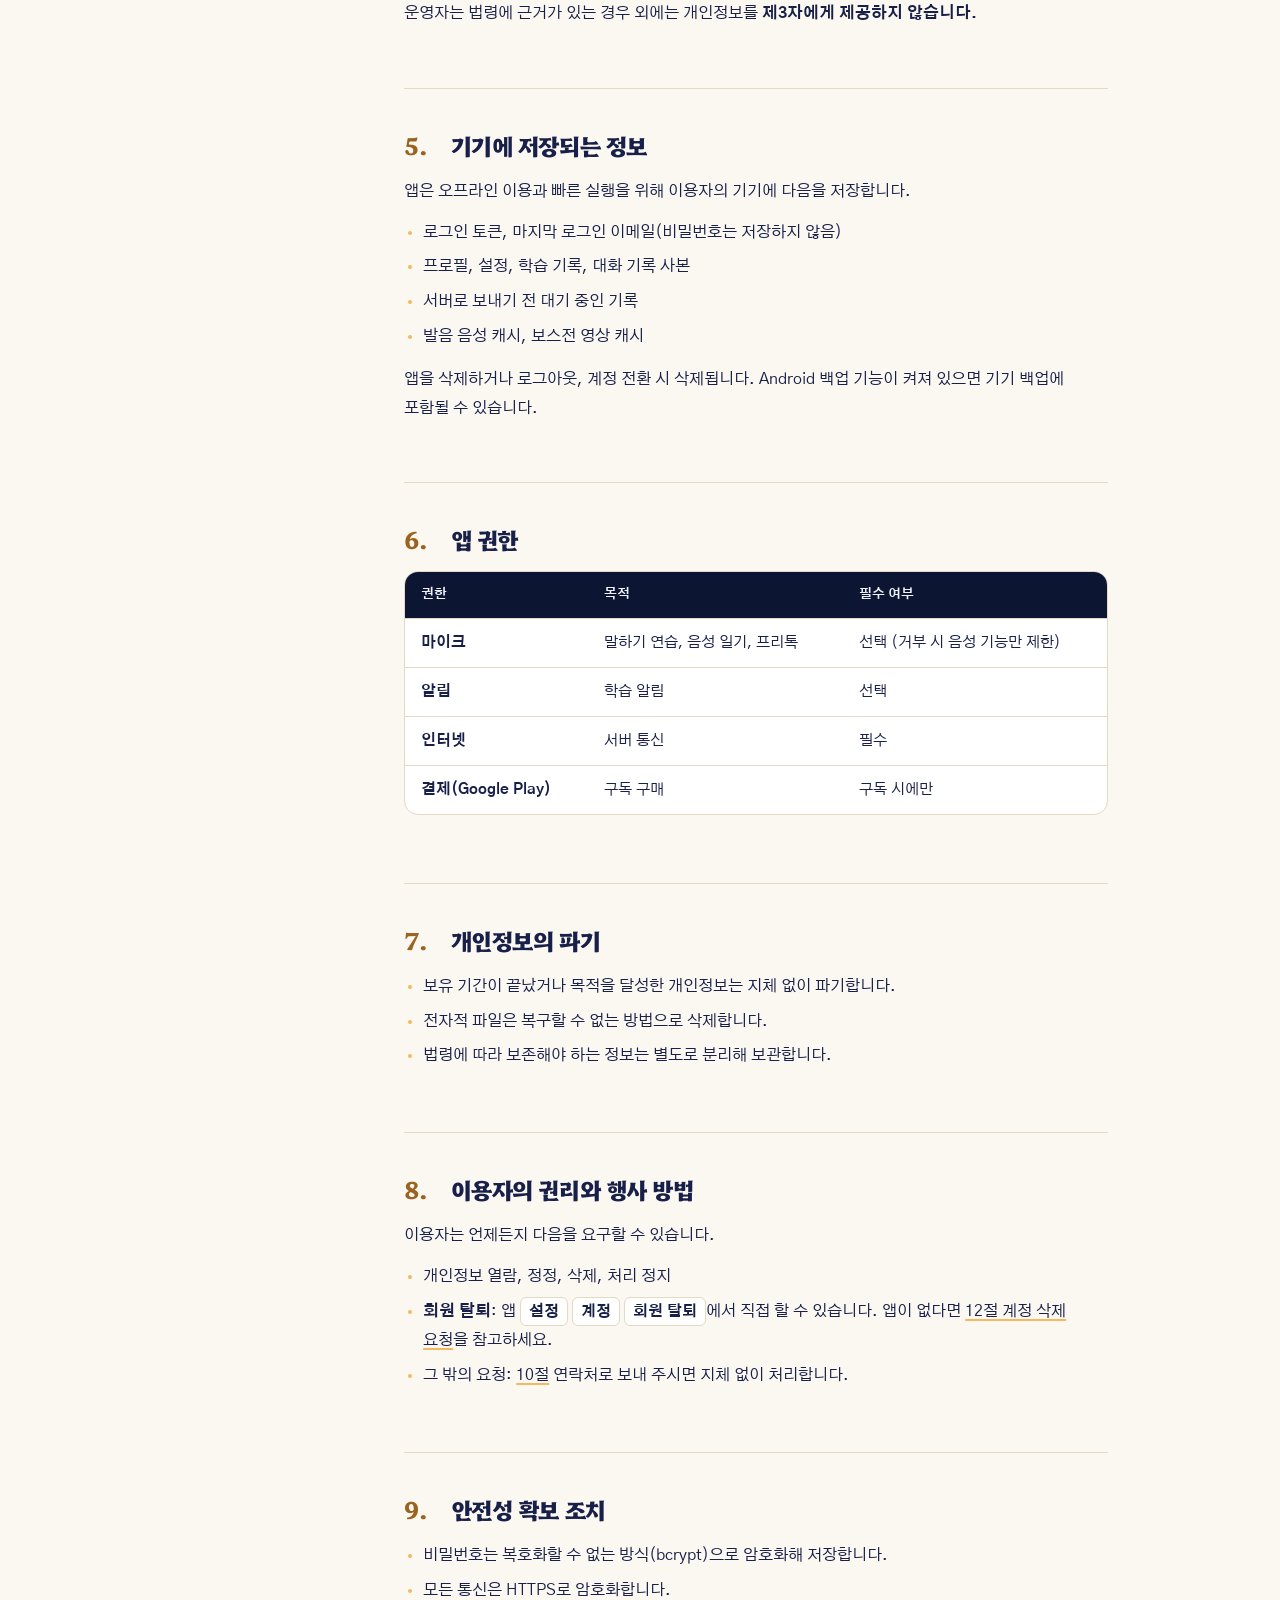
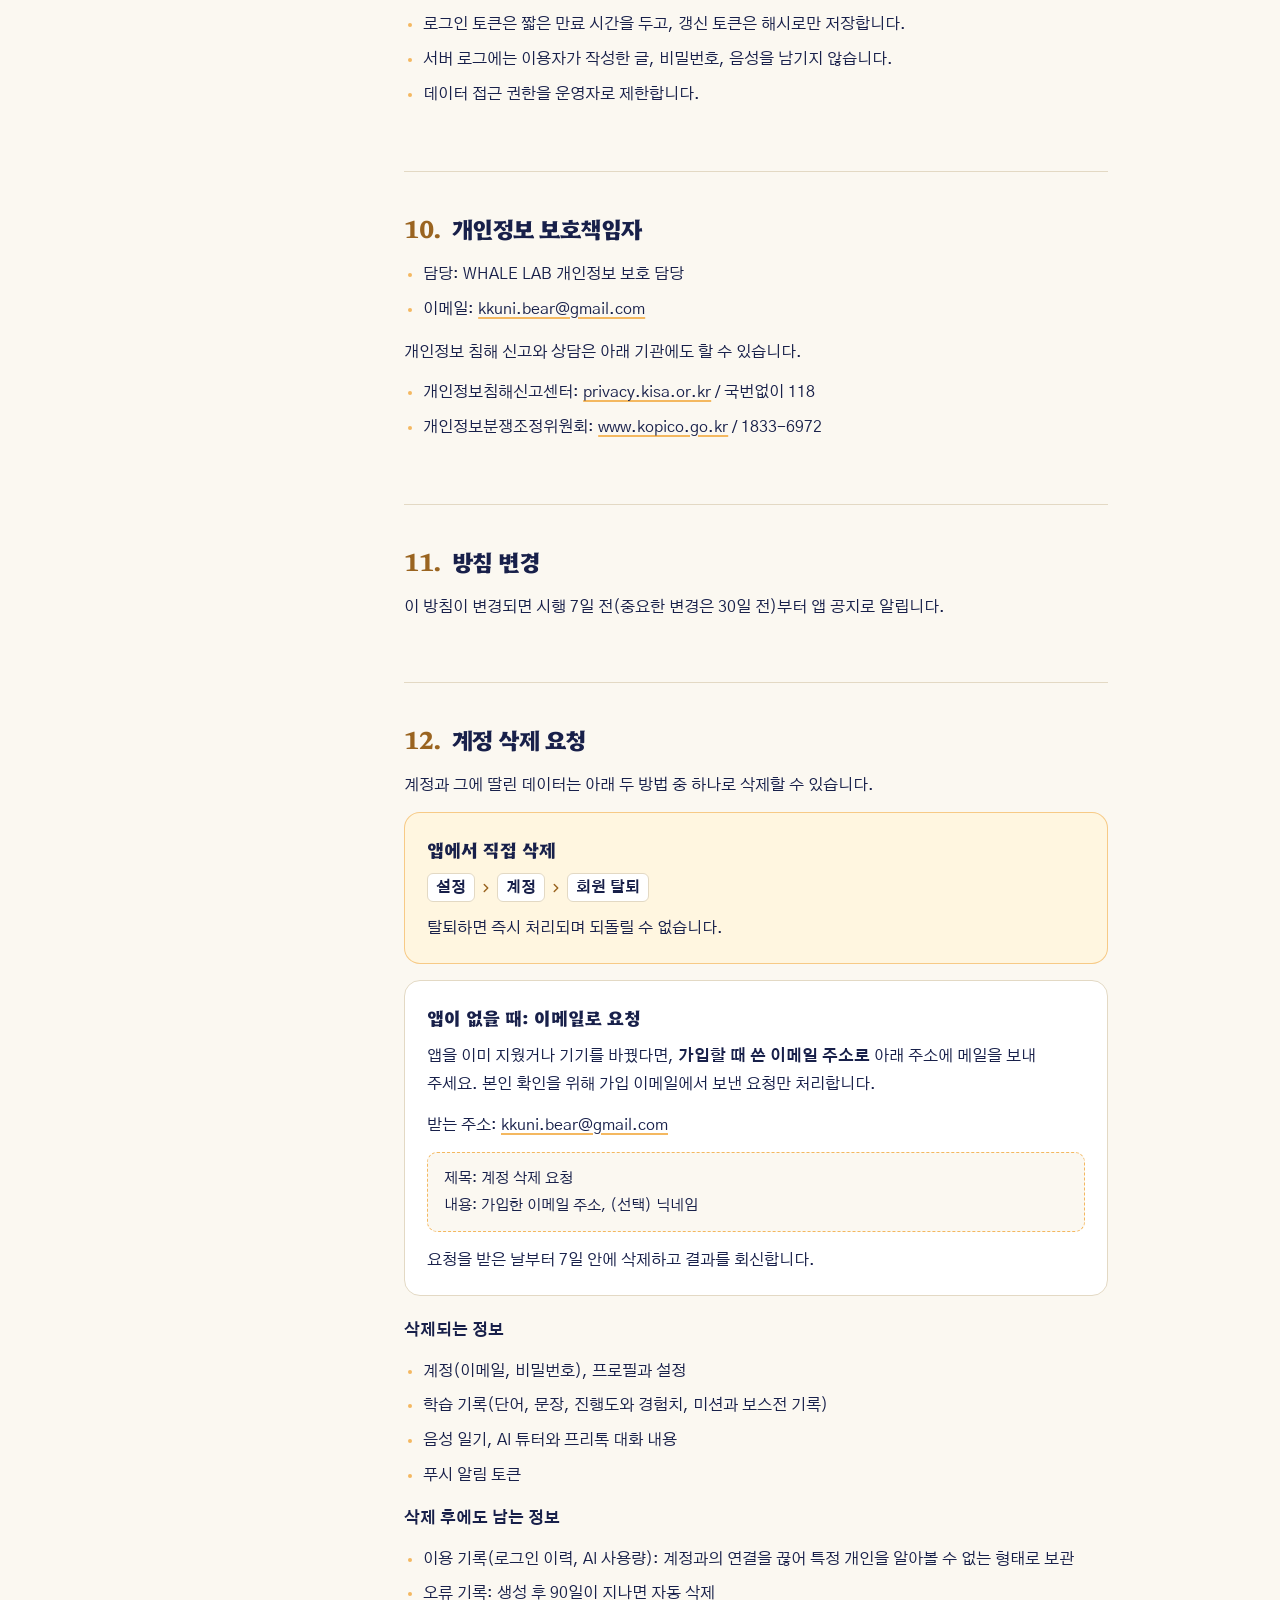
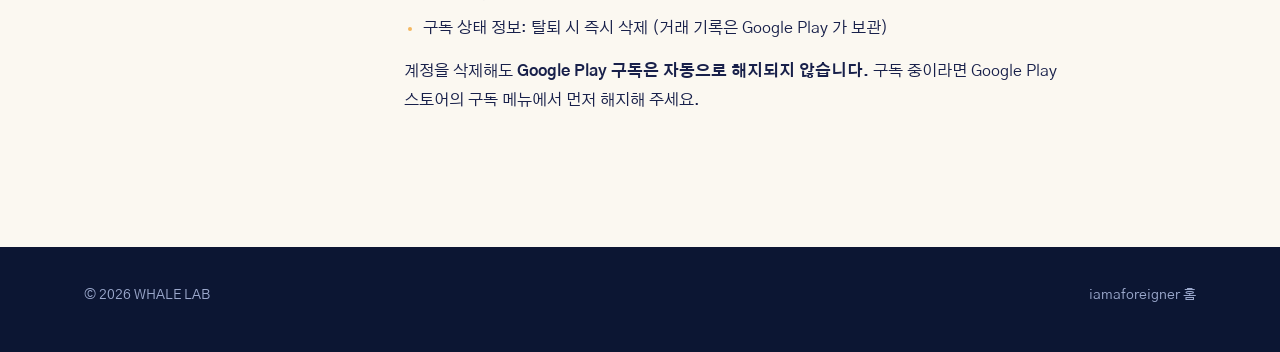
==== commit c587e5f8: "feat(site): 소개 페이지 디자인 C 적용 + 처리방침 같은 정체성으로 재스타일 - index.html/styles.css/images: 승인된 안 C(「산을 오르는 하루」" ====
--- a/privacy.html
+++ b/privacy.html
@@ -5,101 +5,125 @@
 <meta name="viewport" content="width=device-width, initial-scale=1">
 <title>개인정보 처리방침 — iamaforeigner</title>
 <meta name="description" content="iamaforeigner 개인정보 처리방침과 계정 삭제 요청 방법">
-<meta name="theme-color" content="#ffffff">
-<link rel="icon" href="images/icon.png">
+<meta name="theme-color" content="#0C1633">
 <link rel="preconnect" href="https://fonts.googleapis.com">
 <link rel="preconnect" href="https://fonts.gstatic.com" crossorigin>
-<link href="https://fonts.googleapis.com/css2?family=IBM+Plex+Sans+KR:wght@400;500;600;700&display=swap" rel="stylesheet">
-<link rel="stylesheet" href="style.css">
+<link href="https://fonts.googleapis.com/css2?family=Hahmlet:wght@600;800;900&family=Gothic+A1:wght@400;500;700;800&display=swap" rel="stylesheet">
 <style>
-body { font-size: 16px; line-height: 1.8; }
-
-.doc-top { padding: 56px 0 40px; border-bottom: 1px solid var(--line); }
-@media (min-width: 1000px) { .doc-top { padding: 88px 0 56px; } }
-.doc-top h1 { font-size: clamp(34px, 5vw, 52px); font-weight: 700; letter-spacing: -0.035em; line-height: 1.15; margin: 0 0 20px; }
-.doc-top p { margin: 0; max-width: 44em; color: var(--ink-2); }
-.doc-top p + p { font-size: 14px; color: var(--ink-3); }
-
-.doc { display: grid; gap: 32px; padding-top: 32px; padding-bottom: 112px; }
-@media (min-width: 1000px) {
-  .doc { grid-template-columns: 240px minmax(0, 1fr); gap: 80px; padding-top: 56px; }
+/* privacy — design C identity: night band header, paper reading surface */
+:root{
+  --night:#0C1633; --night-2:#1A2150; --moon:#EEF1F8; --mist:#9BA8CC;
+  --lantern:#F4B860; --lantern-deep:#9A6420; --ink:#18204A; --ink-soft:#3C4575; --ink-mute:#6E7496;
+  --paper:#FBF8F1; --paper-2:#F3ECDD; --line:#E3D9C4; --ph:#FFE58A;
+  --display:"Hahmlet","Nanum Myeongjo",serif;
+  --body:"Gothic A1",system-ui,sans-serif;
+  --gutter:clamp(16px,5vw,72px);
+  --header-h:64px;
 }
+*{box-sizing:border-box}
+html{-webkit-text-size-adjust:100%;scroll-behavior:smooth;scroll-padding-top:calc(var(--header-h) + 20px)}
+body{margin:0;background:var(--paper);color:var(--ink);font-family:var(--body);font-size:16px;line-height:1.8;overflow-x:hidden;-webkit-font-smoothing:antialiased;word-break:keep-all;overflow-wrap:anywhere}
+a{color:var(--ink);text-decoration-color:var(--lantern);text-decoration-thickness:2px;text-underline-offset:3px}
+a:hover{color:var(--lantern-deep)}
+:focus-visible{outline:2px solid var(--lantern);outline-offset:3px;border-radius:6px}
+.wrap{width:100%;max-width:1240px;margin:0 auto;padding:0 var(--gutter)}
+
+/* header — night band */
+.site-head{position:sticky;top:0;z-index:10;height:var(--header-h);background:var(--night);border-bottom:1px solid rgba(155,168,204,.14);transition:box-shadow .2s}
+.site-head.scrolled{box-shadow:0 8px 24px -12px rgba(12,22,51,.6)}
+.site-head .wrap{height:100%;display:flex;align-items:center;justify-content:space-between}
+.wordmark{display:flex;align-items:center;gap:10px;text-transform:uppercase;font-family:var(--display);font-weight:900;font-size:19px;letter-spacing:.02em;color:var(--moon);text-decoration:none}
+.wordmark:hover{color:var(--moon)}
+.wordmark svg{width:26px;height:26px}
+.site-head nav a{font-size:14px;font-weight:700;color:var(--mist);text-decoration:none;padding:7px 14px;border-radius:999px;border:1px solid rgba(155,168,204,.28)}
+.site-head nav a:hover{color:var(--moon);border-color:var(--lantern)}
+
+.doc-top{position:relative;padding:56px 0 48px;color:var(--moon);background:
+  radial-gradient(50% 120% at 85% 0%,rgba(244,184,96,.16),transparent 70%),
+  linear-gradient(180deg,var(--night) 0%,var(--night-2) 100%)}
+.doc-top::after{content:"";position:absolute;left:0;right:0;bottom:0;height:3px;background:linear-gradient(90deg,var(--lantern),rgba(244,184,96,0) 70%)}
+@media (min-width:1000px){.doc-top{padding:88px 0 64px}}
+.doc-top h1{font-family:var(--display);font-weight:900;font-size:clamp(34px,5vw,56px);letter-spacing:-.02em;line-height:1.18;margin:0 0 20px}
+.doc-top p{margin:0;max-width:44em;color:#D5DBEC}
+.doc-top p strong{color:var(--lantern);font-weight:700}
+.doc-top p + p{margin-top:10px;font-size:14px;color:var(--mist)}
+
+.doc{display:grid;gap:32px;padding-top:32px;padding-bottom:112px}
+@media (min-width:1000px){.doc{grid-template-columns:240px minmax(0,1fr);gap:80px;padding-top:56px}}
 
 /* table of contents */
-.toc { font-size: 14px; line-height: 1.5; }
-.toc details { border: 1px solid var(--line); border-radius: 14px; padding: 14px 18px; background: var(--bg-2); }
-.toc summary { font-weight: 600; cursor: pointer; color: var(--ink); }
-.toc ol { margin: 12px 0 2px; padding-left: 1.6em; color: var(--ink-3); font-variant-numeric: tabular-nums; }
-.toc li { margin: 0; padding: 5px 0; }
-.toc a { color: var(--ink-2); text-decoration: none; }
-.toc a:hover { color: var(--ink); }
-.toc a.cur { color: var(--accent-2); font-weight: 600; }
-.toc li.hl a { color: var(--accent-2); font-weight: 600; }
-@media (min-width: 1000px) {
-  .toc { position: sticky; top: calc(var(--header-h) + 32px); align-self: start; }
-  .toc details { border: 0; padding: 0; background: none; }
-  .toc summary { list-style: none; pointer-events: none; font-size: 13px; color: var(--ink-3); font-weight: 500; margin-bottom: 4px; }
-  .toc summary::-webkit-details-marker { display: none; }
-  .toc ol { border-left: 1px solid var(--line); padding-left: 0; list-style: none; margin: 8px 0 0; }
-  .toc li { padding: 0; }
-  .toc a { display: block; padding: 6px 0 6px 16px; margin-left: -1px; border-left: 2px solid transparent; }
-  .toc a.cur { border-left-color: var(--accent); }
+.toc{font-size:14px;line-height:1.5}
+.toc details{border:1px solid var(--line);border-radius:14px;padding:14px 18px;background:var(--paper-2)}
+.toc summary{font-family:var(--display);font-weight:800;cursor:pointer;color:var(--ink)}
+.toc ol{margin:12px 0 2px;padding-left:1.6em;color:var(--ink-mute);font-variant-numeric:tabular-nums}
+.toc li{margin:0;padding:5px 0}
+.toc a{color:var(--ink-soft);text-decoration:none}
+.toc a:hover{color:var(--ink)}
+.toc a.cur{color:var(--lantern-deep);font-weight:700}
+.toc li.hl a{color:var(--lantern-deep);font-weight:700}
+@media (min-width:1000px){
+  .toc{position:sticky;top:calc(var(--header-h) + 32px);align-self:start}
+  .toc details{border:0;padding:0;background:none}
+  .toc summary{list-style:none;pointer-events:none;font-size:13px;color:var(--ink-mute);margin-bottom:4px}
+  .toc summary::-webkit-details-marker{display:none}
+  .toc ol{border-left:1px solid var(--line);padding-left:0;list-style:none;margin:8px 0 0}
+  .toc li{padding:0}
+  .toc a{display:block;padding:6px 0 6px 16px;margin-left:-1px;border-left:2px solid transparent}
+  .toc a.cur{border-left-color:var(--lantern)}
 }
 
-.body { max-width: 44em; min-width: 0; }
-.body section { padding-bottom: 8px; }
-.body section + section { border-top: 1px solid var(--line); margin-top: 40px; padding-top: 40px; }
-.body h2 {
-  font-size: 22px; font-weight: 700; letter-spacing: -0.02em; line-height: 1.4;
-  margin: 0 0 16px; display: flex; gap: 10px; align-items: baseline;
+.body{max-width:44em;min-width:0}
+.body section{padding-bottom:8px}
+.body section + section{border-top:1px solid var(--line);margin-top:40px;padding-top:40px}
+.body h2{font-family:var(--display);font-size:23px;font-weight:800;letter-spacing:-.02em;line-height:1.4;margin:0 0 16px;display:flex;gap:10px;align-items:baseline}
+.body h2 .n{color:var(--lantern-deep);font-weight:800;font-variant-numeric:tabular-nums;min-width:1.6em}
+.body p{margin:0 0 12px}
+.body ul{margin:0 0 14px;padding-left:1.2em}
+.body li{margin-bottom:6px}
+.body li::marker{color:var(--lantern)}
+.body strong{font-weight:700}
+
+/* tables: grid on wide screens, stacked rows on phones */
+.table-scroll{margin:8px 0 20px;border:1px solid var(--line);border-radius:14px;overflow:hidden;background:#fff}
+table{border-collapse:collapse;width:100%;font-size:14.5px;line-height:1.65}
+th,td{text-align:left;vertical-align:top;padding:12px 16px;border-bottom:1px solid var(--line)}
+th{background:var(--night);color:var(--moon);font-weight:700;font-size:13px;white-space:nowrap}
+tr:last-child td{border-bottom:0}
+td:first-child{font-weight:700}
+@media (min-width:700px){table.wide td:first-child{min-width:8em}}
+@media (max-width:699px){
+  .table-scroll{border:0;border-radius:0;overflow:visible;background:none}
+  table,tbody,tr,td{display:block;width:100%}
+  thead{position:absolute;width:1px;height:1px;overflow:hidden;clip:rect(0 0 0 0)}
+  tr{border:1px solid var(--line);border-left:3px solid var(--lantern);border-radius:14px;padding:4px 0;margin-bottom:10px;background:#fff}
+  td{border:0;padding:6px 16px}
+  td:first-child{padding-top:12px;font-size:15.5px;font-family:var(--display);font-weight:800}
+  td:not(:first-child)::before{content:attr(data-label);display:block;font-size:12px;font-weight:700;color:var(--ink-mute);line-height:1.5}
+  td:last-child{padding-bottom:12px}
 }
-.body h2 .n { color: var(--ink-3); font-weight: 500; font-variant-numeric: tabular-nums; min-width: 1.6em; }
-.body p { margin: 0 0 12px; color: var(--ink); }
-.body ul { margin: 0 0 14px; padding-left: 1.2em; }
-.body li { margin-bottom: 6px; }
-.body li::marker { color: var(--ink-3); }
-.body strong { font-weight: 600; }
-
-/* tables: grid on wide screens, stacked rows on phones */
-.table-scroll { margin: 8px 0 20px; border: 1px solid var(--line); border-radius: 14px; overflow: hidden; }
-table { border-collapse: collapse; width: 100%; font-size: 14.5px; line-height: 1.65; }
-th, td { text-align: left; vertical-align: top; padding: 12px 16px; border-bottom: 1px solid var(--line); }
-th { background: var(--bg-2); font-weight: 600; font-size: 13px; color: var(--ink-2); white-space: nowrap; }
-tr:last-child td { border-bottom: 0; }
-td:first-child { font-weight: 600; }
-@media (min-width: 700px) {
-  table.wide td:first-child { min-width: 8em; }
-}
-@media (max-width: 699px) {
-  .table-scroll { border: 0; border-radius: 0; overflow: visible; }
-  table, tbody, tr, td { display: block; width: 100%; }
-  thead { position: absolute; width: 1px; height: 1px; overflow: hidden; clip: rect(0 0 0 0); }
-  tr { border: 1px solid var(--line); border-radius: 14px; padding: 4px 0; margin-bottom: 10px; }
-  td { border: 0; padding: 6px 16px; }
-  td:first-child { padding-top: 12px; font-size: 15.5px; }
-  td:not(:first-child)::before {
-    content: attr(data-label); display: block; font-size: 12px; font-weight: 500; color: var(--ink-3); line-height: 1.5;
-  }
-  td:last-child { padding-bottom: 12px; }
-}
-
-.delete-box {
-  border: 1px solid var(--line); border-radius: 16px; background: var(--bg-2);
-  padding: 20px 22px 8px; margin-top: 12px;
-}
-#delete-account .delete-box:first-of-type { border-color: #c9d8fb; background: var(--accent-soft); }
-.delete-box h3 { font-size: 17px; font-weight: 700; margin: 0 0 8px; }
-.path { display: inline-flex; flex-wrap: wrap; align-items: center; gap: 4px; font-weight: 600; }
-.path span { background: #fff; border: 1px solid var(--line); border-radius: 6px; padding: 0 8px; font-size: .94em; }
-.path svg { width: 14px; height: 14px; color: var(--ink-3); }
-.mail-template { background: #fff; border: 1px solid var(--line); border-radius: 10px; padding: 12px 16px; margin: 8px 0 14px; font-size: 15px; }
+
+.ph{white-space:nowrap;background:var(--ph);color:var(--ink);border-radius:4px;padding:0 4px;font-weight:700;box-shadow:0 0 0 1px rgba(154,100,32,.35)}
+
+.delete-box{border:1px solid var(--line);border-radius:16px;background:#fff;padding:20px 22px 8px;margin-top:12px}
+#delete-account .delete-box:first-of-type{border-color:rgba(244,184,96,.7);background:#FFF6E0}
+.delete-box h3{font-family:var(--display);font-size:18px;font-weight:800;margin:0 0 8px}
+.path{display:inline-flex;flex-wrap:wrap;align-items:center;gap:4px;font-weight:700}
+.path span{background:#fff;border:1px solid var(--line);border-radius:6px;padding:0 8px;font-size:.94em}
+.path svg{width:14px;height:14px;color:var(--lantern-deep)}
+.mail-template{background:var(--paper);border:1px dashed var(--lantern);border-radius:10px;padding:12px 16px;margin:8px 0 14px;font-size:15px}
+
+/* footer — night */
+.site-foot{background:var(--night);color:var(--mist);padding:36px 0 44px;font-size:14px}
+.site-foot .wrap{display:flex;flex-wrap:wrap;gap:14px 28px;justify-content:space-between;align-items:center}
+.site-foot a{color:var(--mist);text-decoration:none}
+.site-foot a:hover{color:var(--moon);text-decoration:underline}
 </style>
 </head>
 <body>
 
 <header class="site-head">
   <div class="wrap">
-    <a class="wordmark" href="./"><img src="images/icon.png" alt="" width="28" height="28">iamaforeigner</a>
+    <a class="wordmark" href="./"><svg viewBox="0 0 32 32" aria-hidden="true"><path fill="#F4B860" d="M4 17c0-6 5-10 12-10 6 0 11 3.5 11 9 0 5-4.5 9-11 9-3 0-5.5-.8-7.5-2.2L5 25l1-4.5C4.7 19.5 4 18.3 4 17z"/><circle cx="21" cy="14" r="1.6" fill="#0C1633"/><path fill="#F4B860" d="M25 8c1-3 3-4 5-4-1 2-1.5 3.5-3 5z"/></svg>iamaforeigner</a>
     <nav><a class="back" href="./">홈으로</a></nav>
   </div>
 </header>
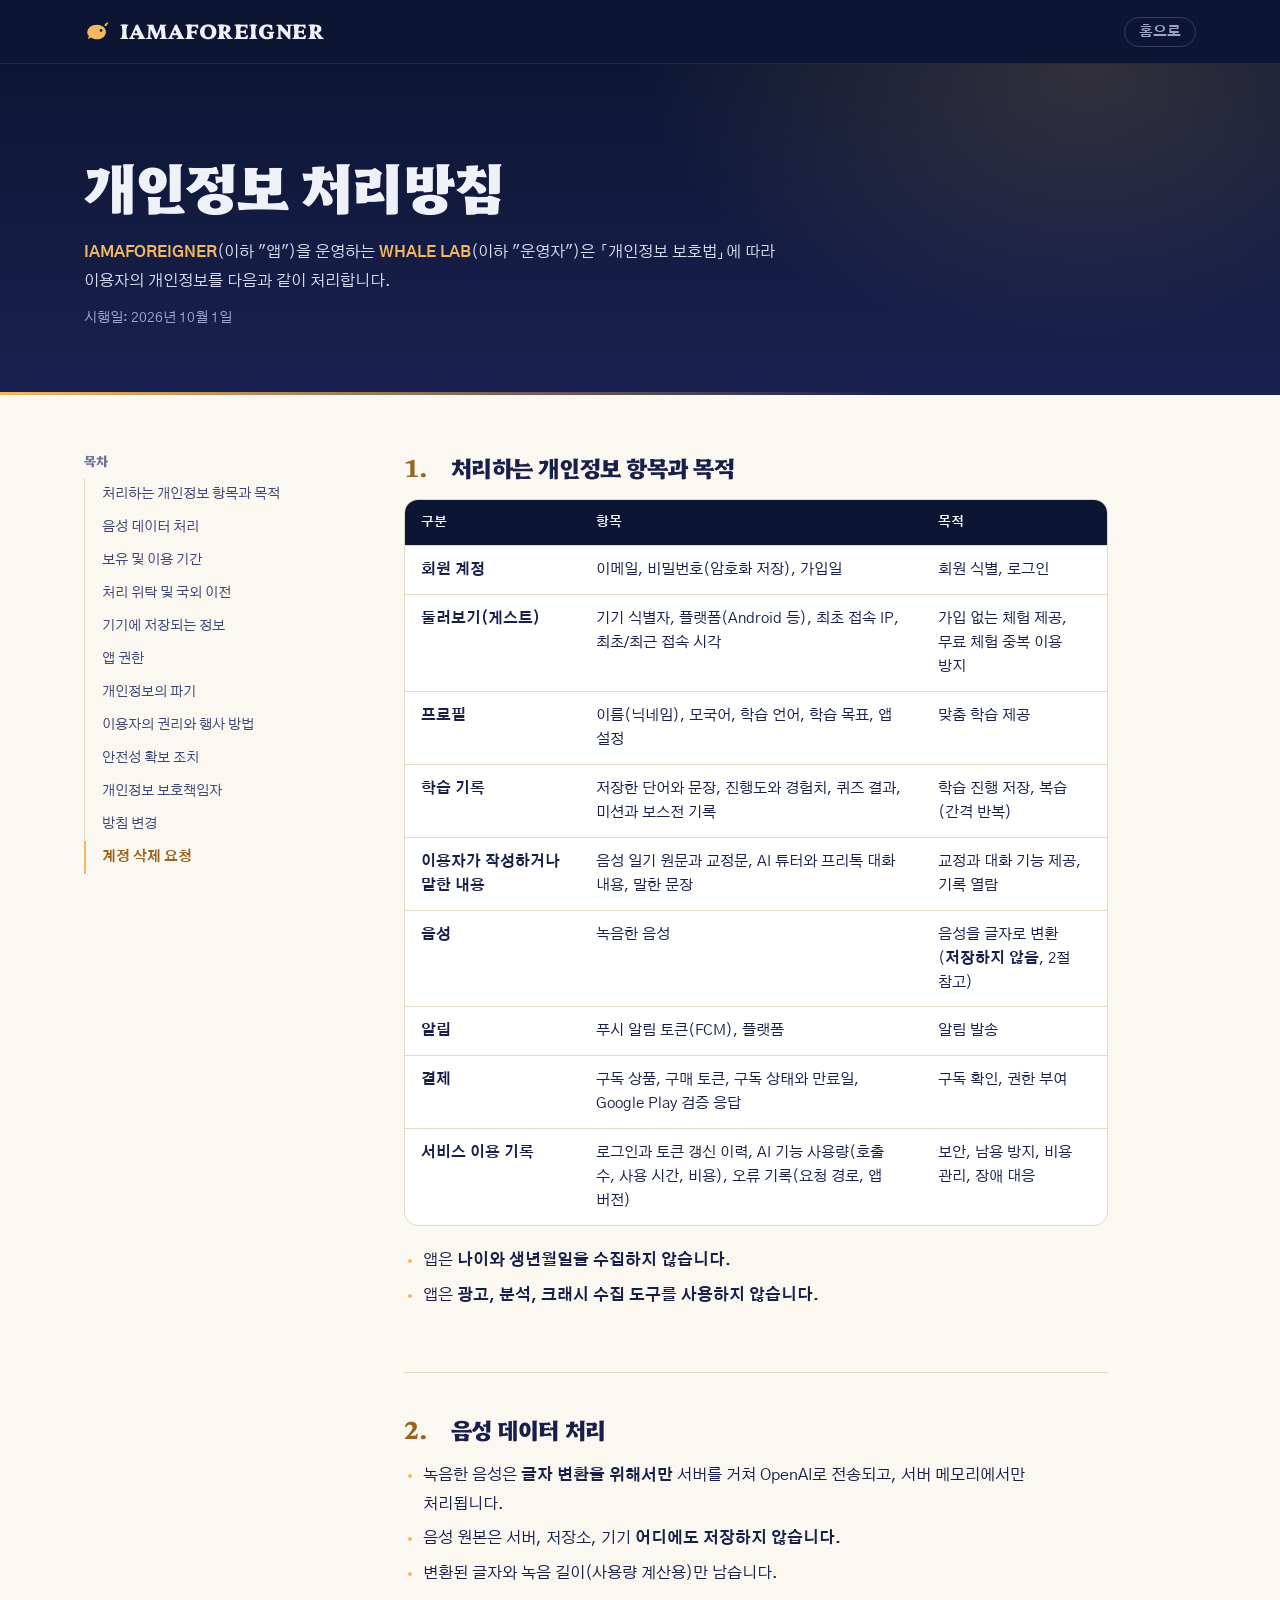
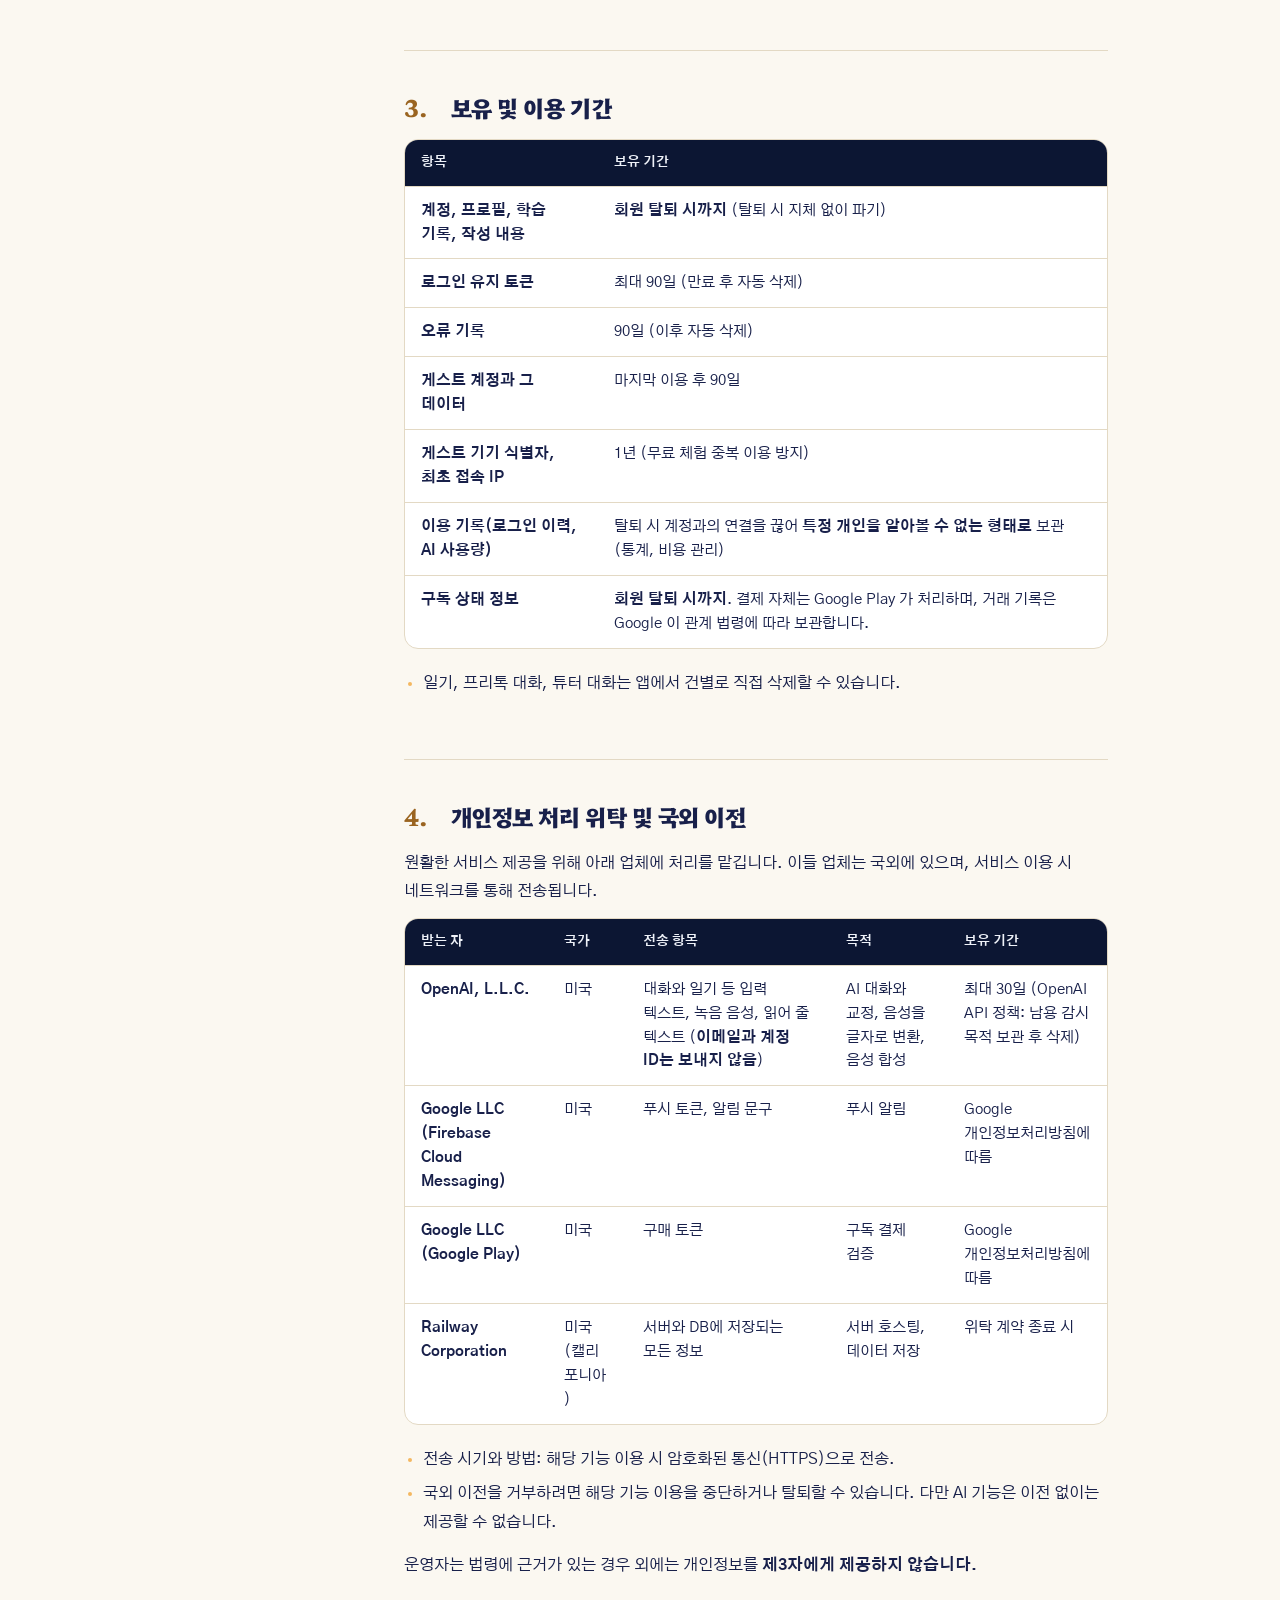
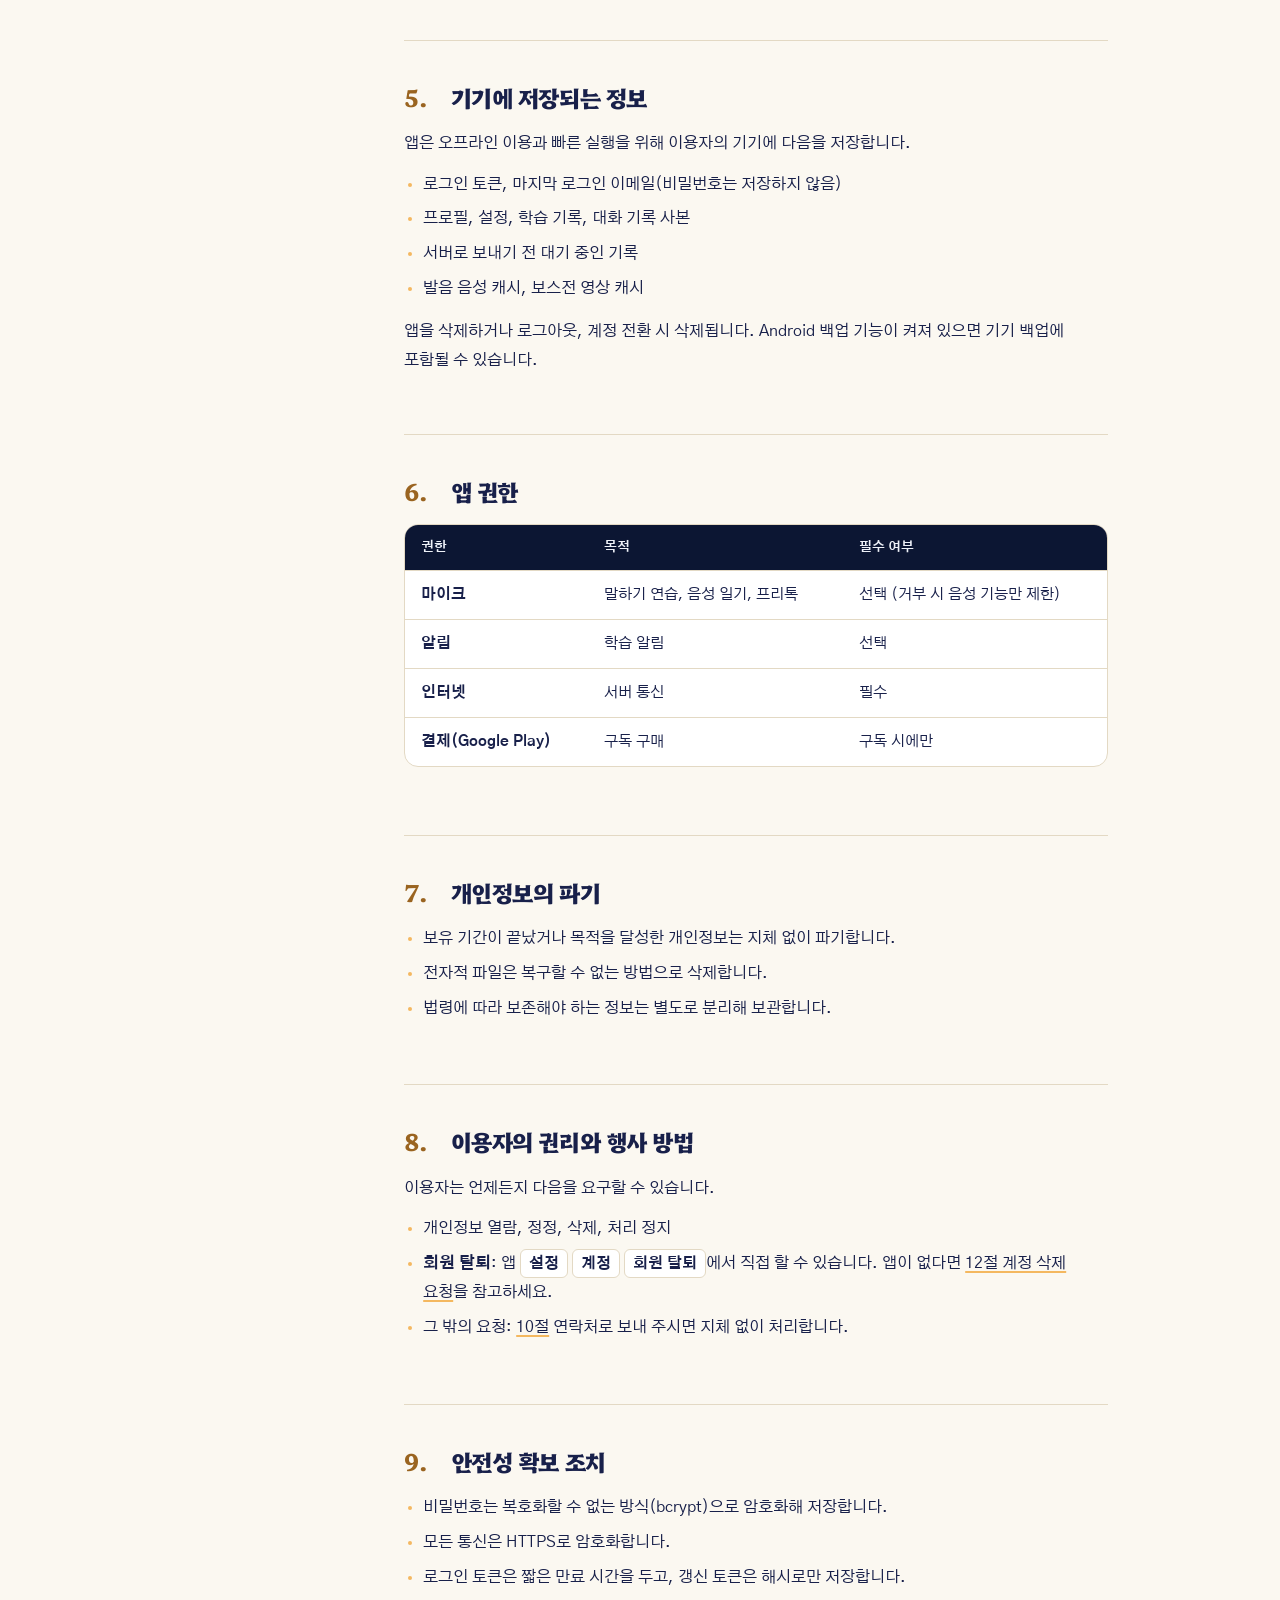
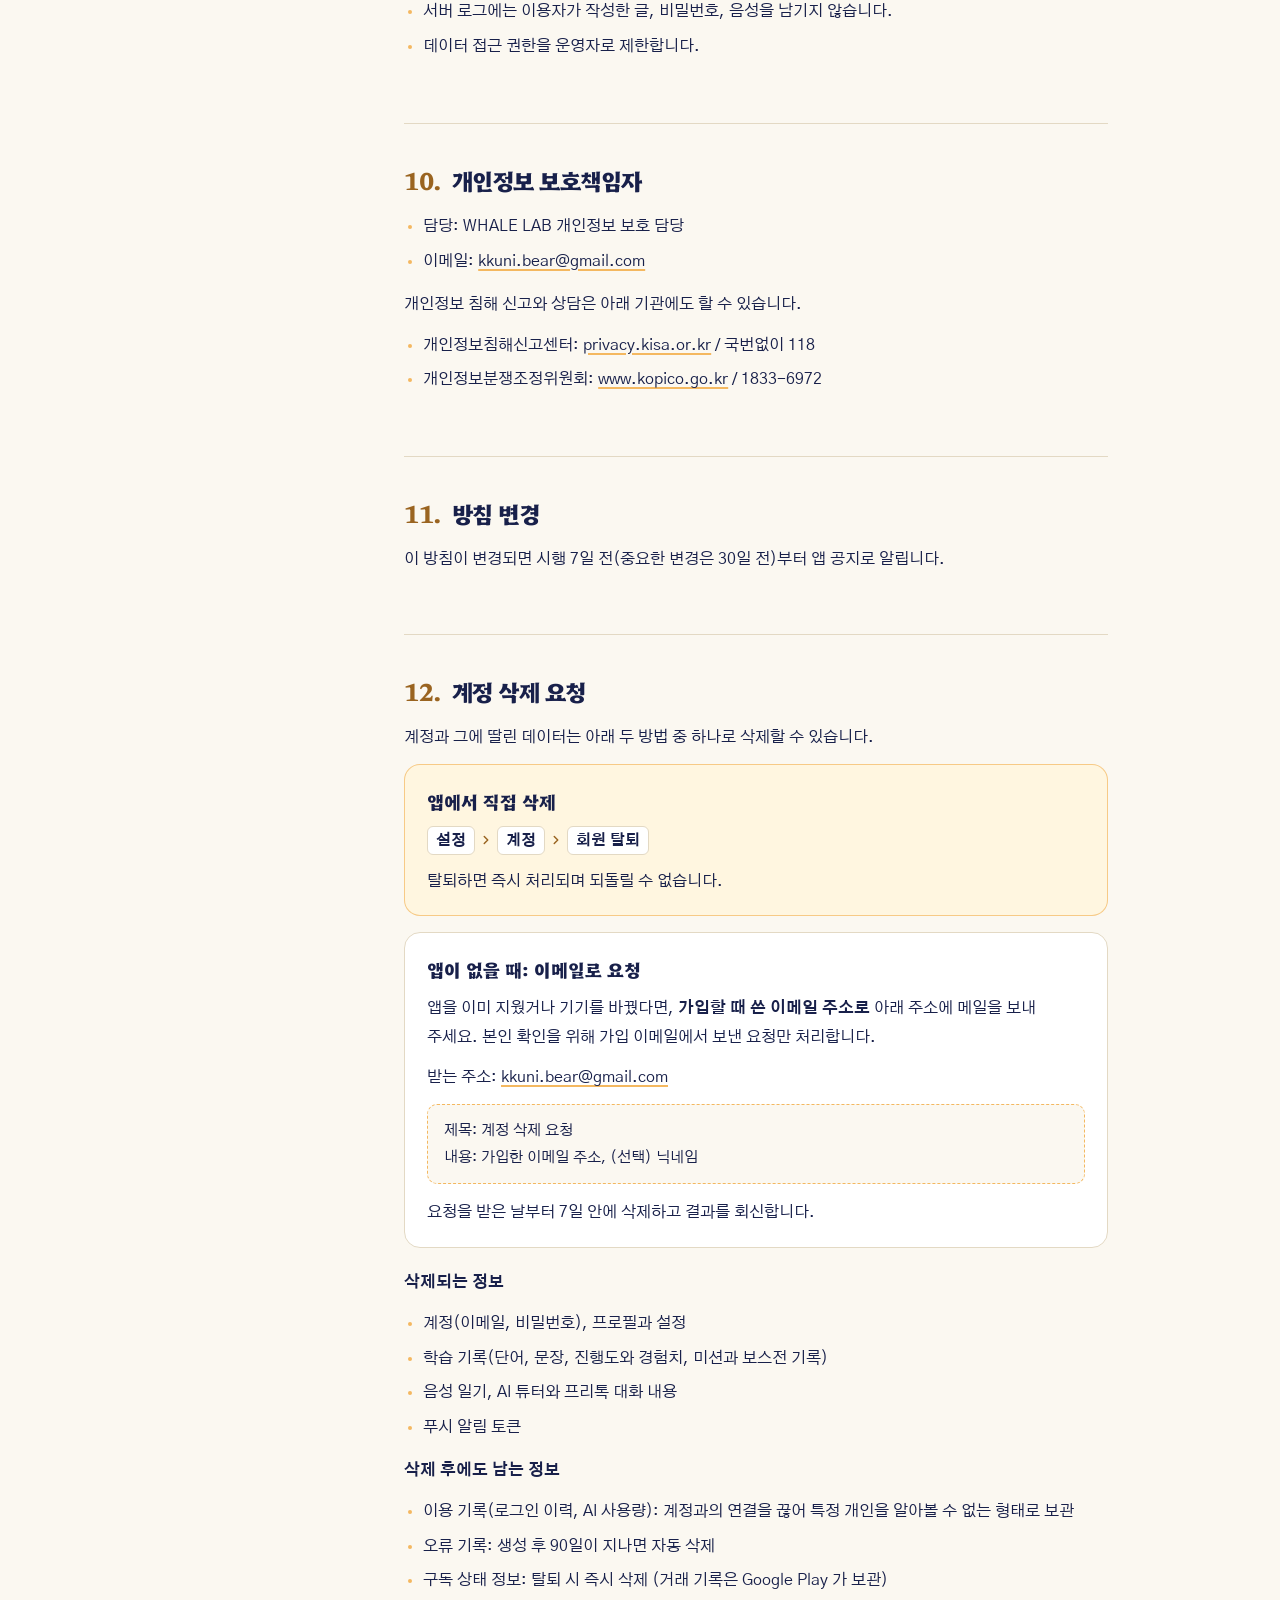
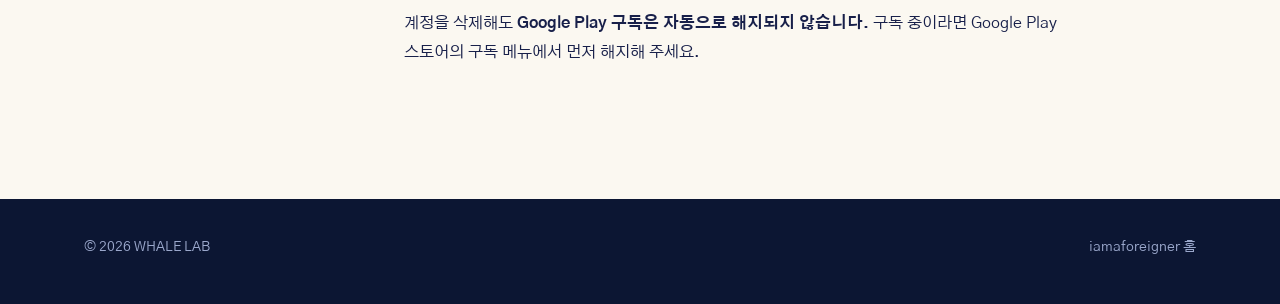
==== commit 0d3c484a: "privacy: Railway 리전 미국(캘리포니아) Co-Authored-By: Claude Opus 5.5 (1M context) <noreply@anthropic.com> C" ====
--- a/privacy.html
+++ b/privacy.html
@@ -218,7 +218,7 @@
           <tr><td data-label="받는 자">OpenAI, L.L.C.</td><td data-label="국가">미국</td><td data-label="전송 항목">대화와 일기 등 입력 텍스트, 녹음 음성, 읽어 줄 텍스트 (<strong>이메일과 계정 ID는 보내지 않음</strong>)</td><td data-label="목적">AI 대화와 교정, 음성을 글자로 변환, 음성 합성</td><td data-label="보유 기간">최대 30일 (OpenAI API 정책: 남용 감시 목적 보관 후 삭제)</td></tr>
           <tr><td data-label="받는 자">Google LLC<br>(Firebase Cloud Messaging)</td><td data-label="국가">미국</td><td data-label="전송 항목">푸시 토큰, 알림 문구</td><td data-label="목적">푸시 알림</td><td data-label="보유 기간">Google 개인정보처리방침에 따름</td></tr>
           <tr><td data-label="받는 자">Google LLC<br>(Google Play)</td><td data-label="국가">미국</td><td data-label="전송 항목">구매 토큰</td><td data-label="목적">구독 결제 검증</td><td data-label="보유 기간">Google 개인정보처리방침에 따름</td></tr>
-          <tr><td data-label="받는 자">Railway Corporation</td><td data-label="국가"><span class="ph">[미국 / 리전 확인]</span></td><td data-label="전송 항목">서버와 DB에 저장되는 모든 정보</td><td data-label="목적">서버 호스팅, 데이터 저장</td><td data-label="보유 기간">위탁 계약 종료 시</td></tr>
+          <tr><td data-label="받는 자">Railway Corporation</td><td data-label="국가">미국 (캘리포니아)</td><td data-label="전송 항목">서버와 DB에 저장되는 모든 정보</td><td data-label="목적">서버 호스팅, 데이터 저장</td><td data-label="보유 기간">위탁 계약 종료 시</td></tr>
         </tbody>
       </table></div>
       <ul>
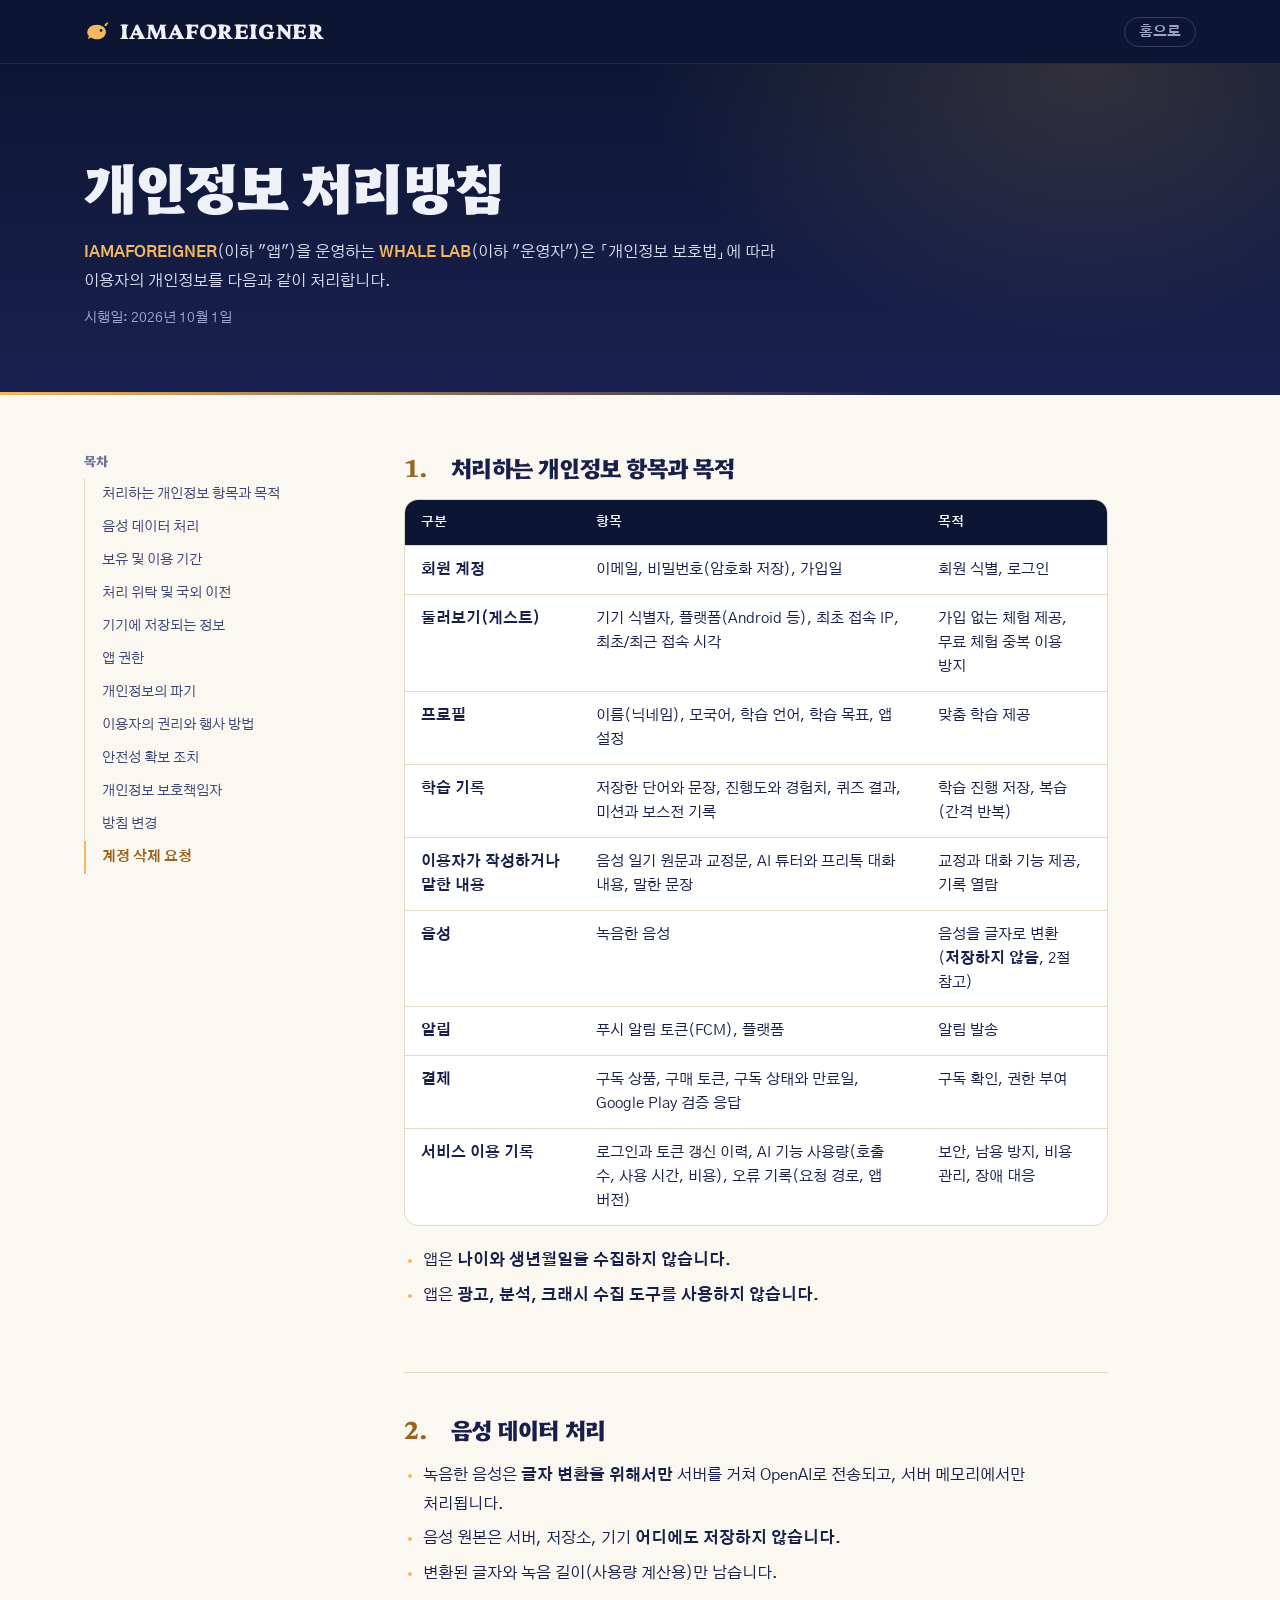
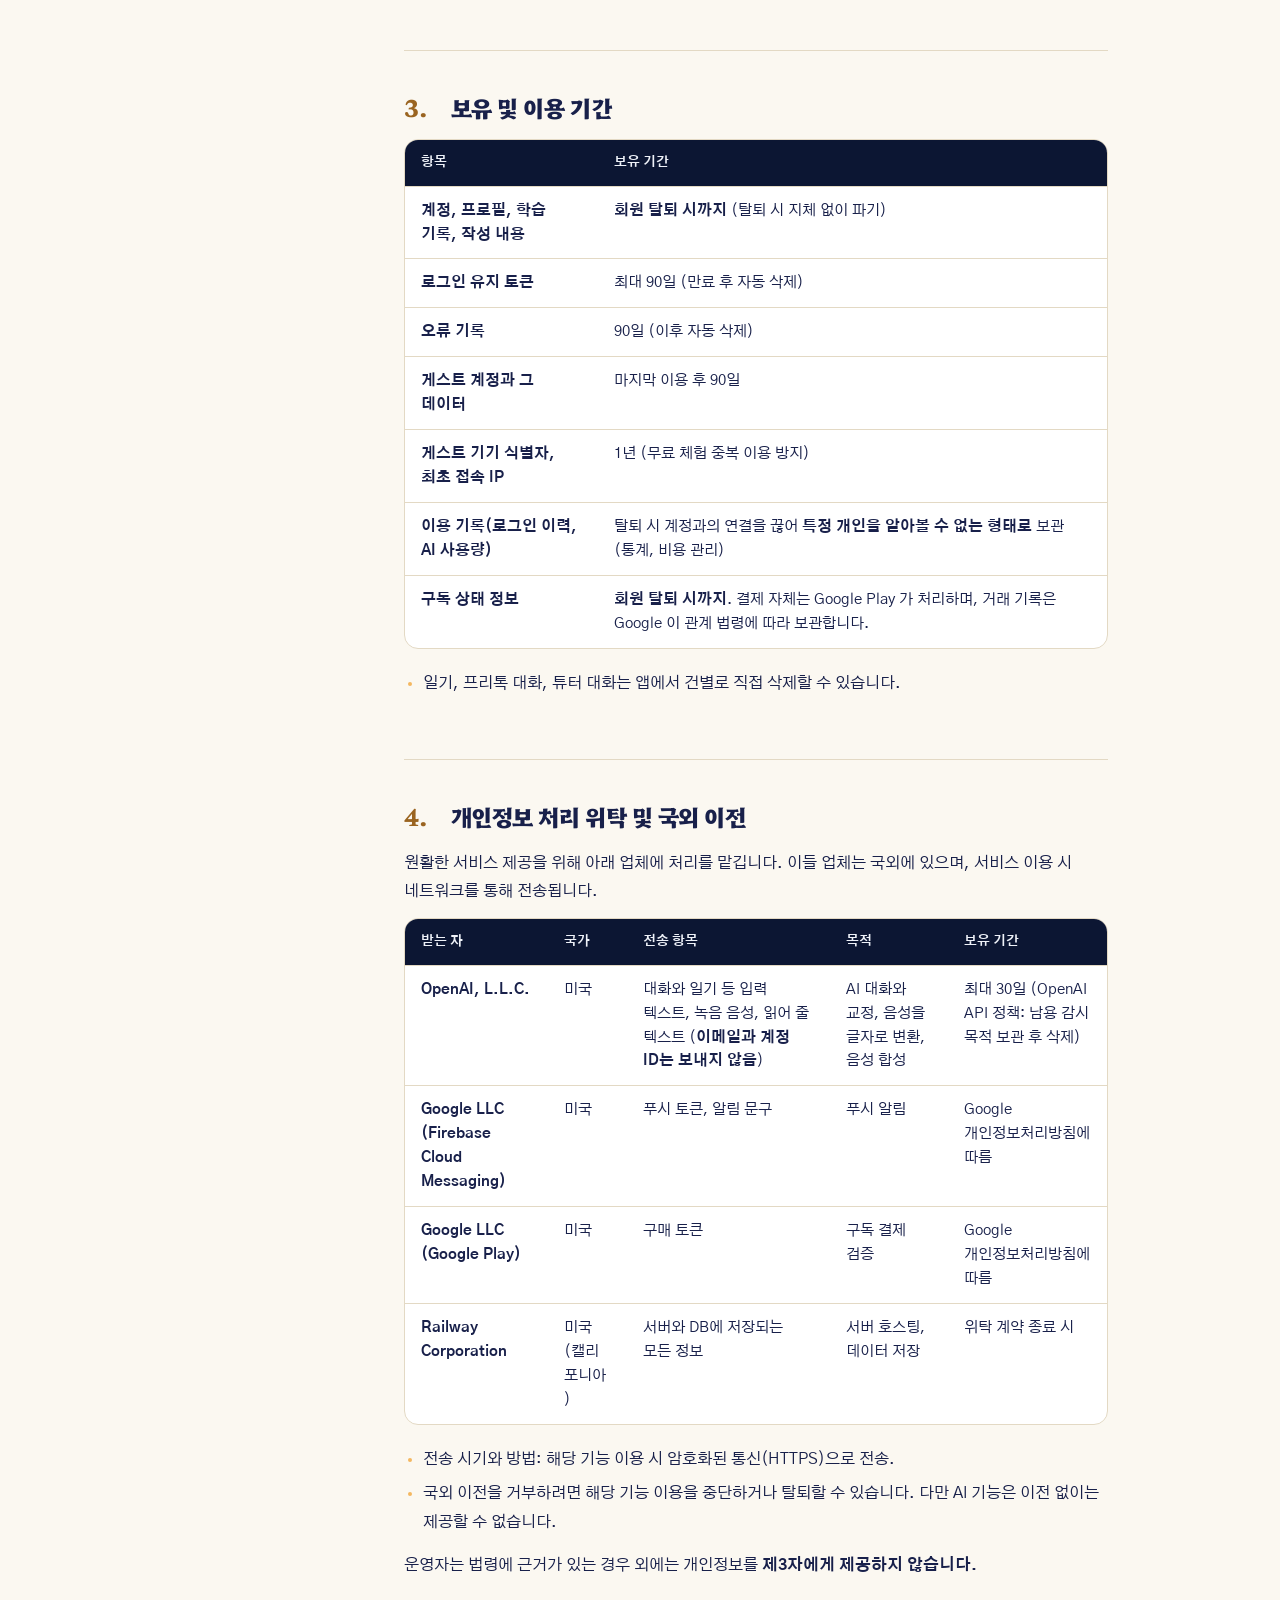
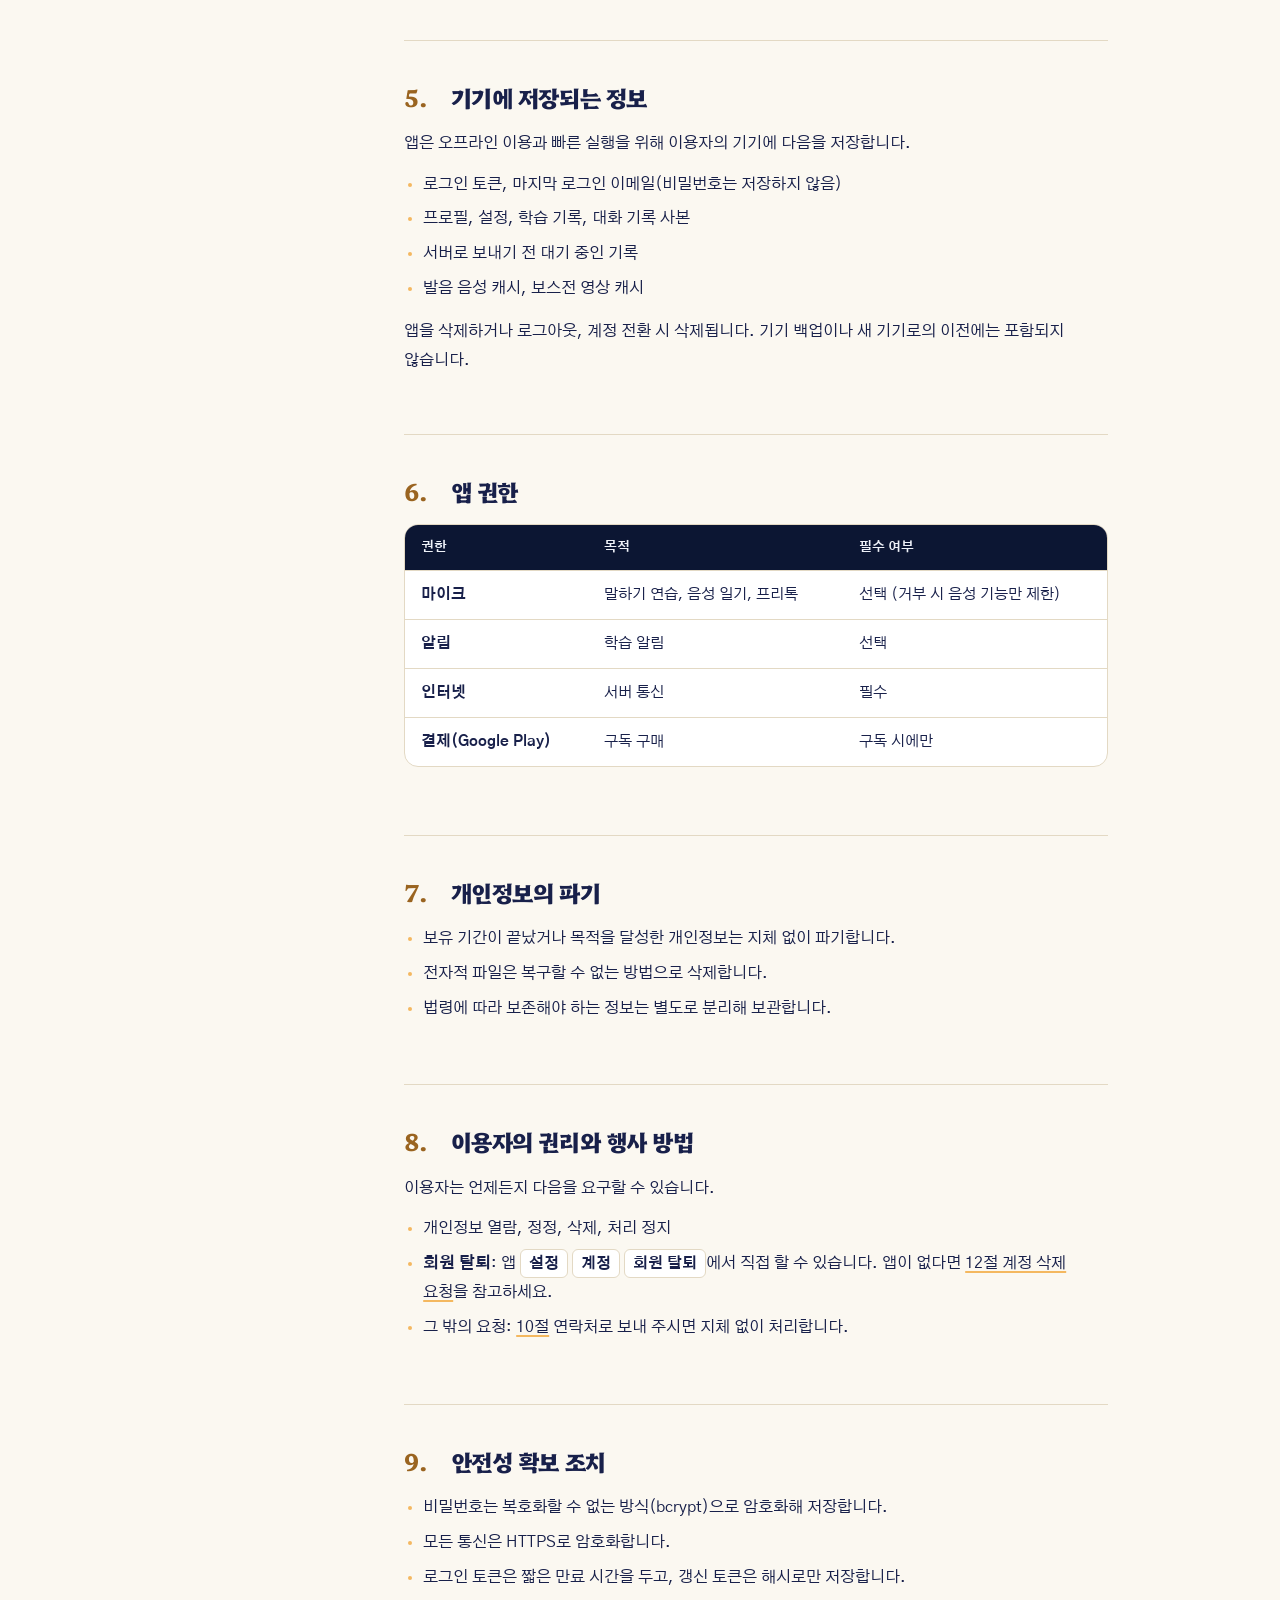
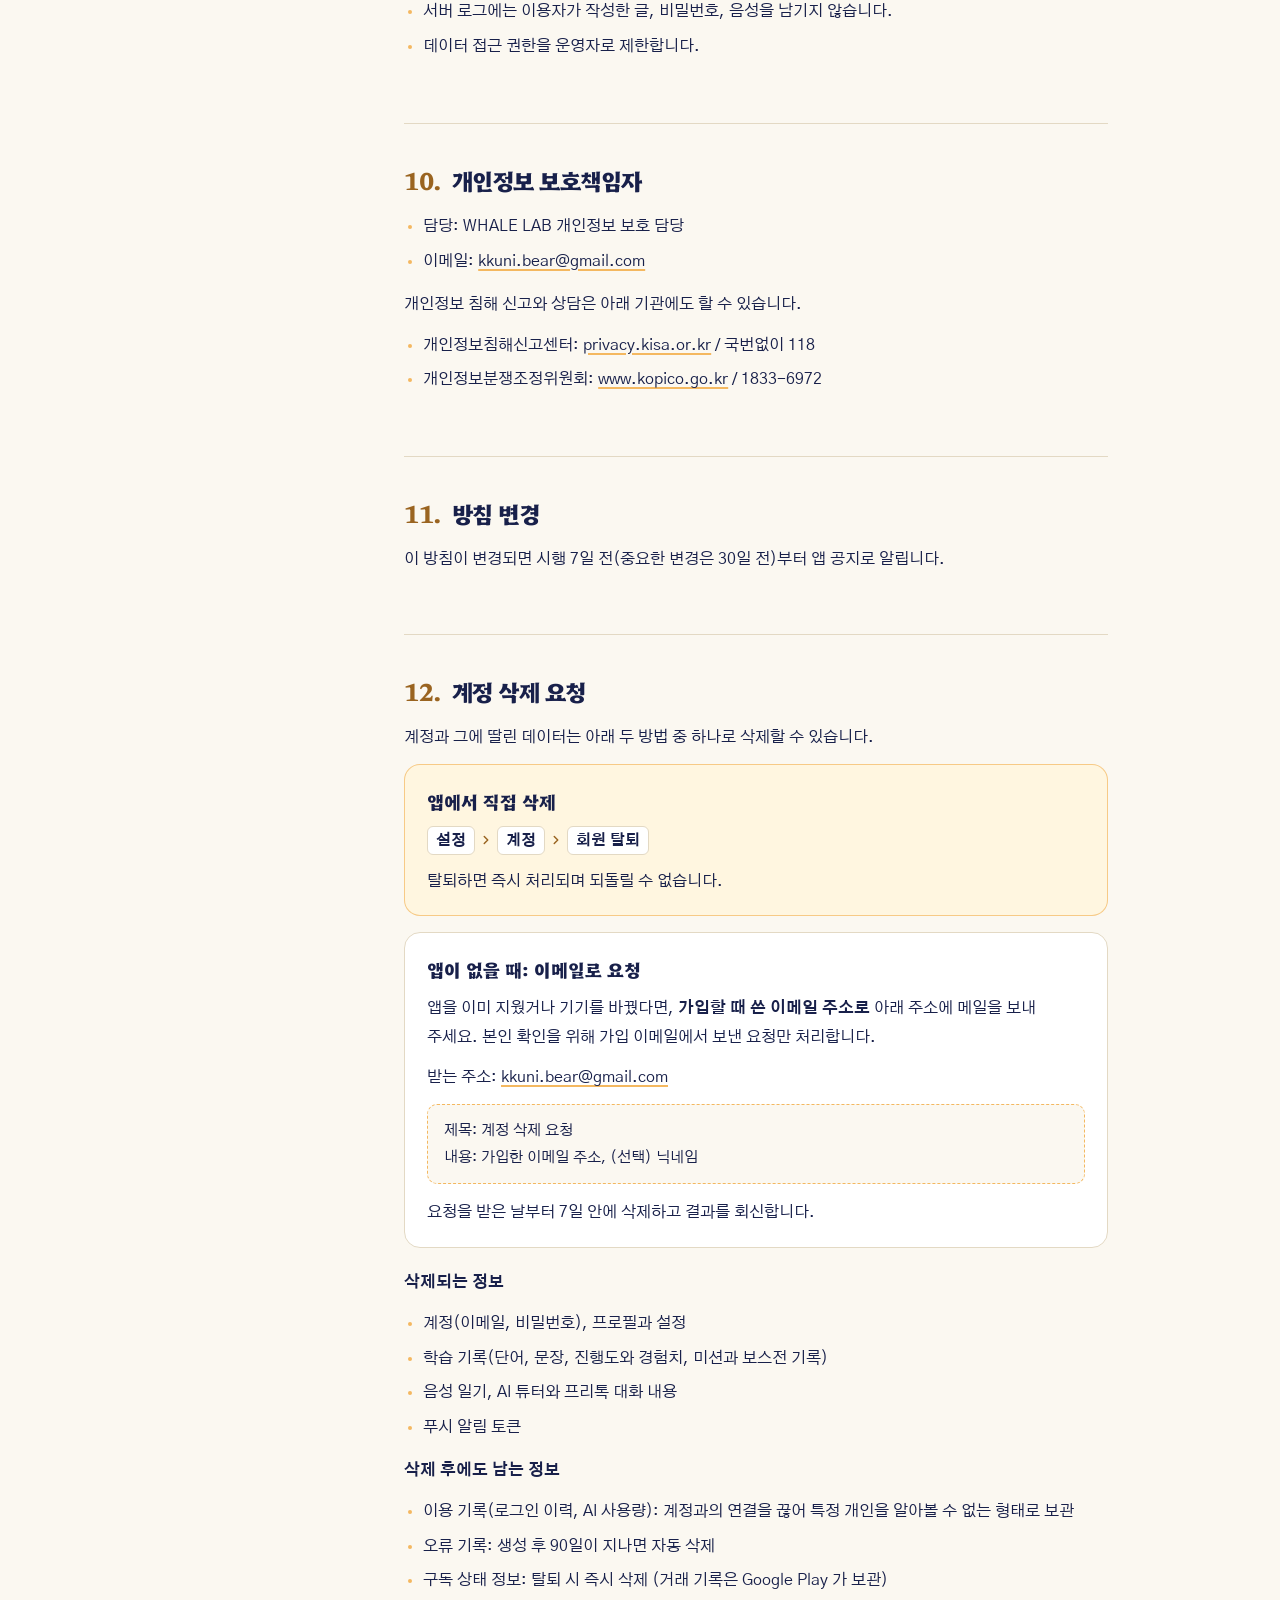
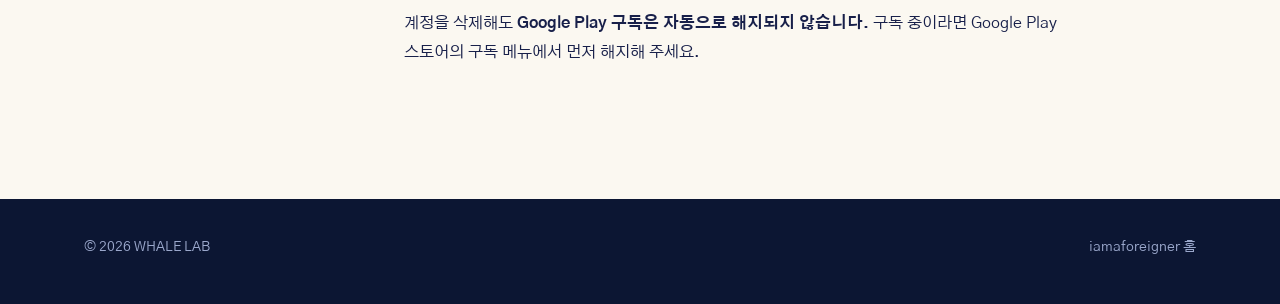
==== commit c746a9fe: "privacy: 기기 백업 미포함으로 정정 (앱 자동 백업 끔) Co-Authored-By: Claude Opus 5.5 (1M context) <noreply@anthropic." ====
--- a/privacy.html
+++ b/privacy.html
@@ -237,7 +237,7 @@
         <li>서버로 보내기 전 대기 중인 기록</li>
         <li>발음 음성 캐시, 보스전 영상 캐시</li>
       </ul>
-      <p>앱을 삭제하거나 로그아웃, 계정 전환 시 삭제됩니다. Android 백업 기능이 켜져 있으면 기기 백업에 포함될 수 있습니다.</p>
+      <p>앱을 삭제하거나 로그아웃, 계정 전환 시 삭제됩니다. 기기 백업이나 새 기기로의 이전에는 포함되지 않습니다.</p>
     </section>
 
     <section id="permissions">
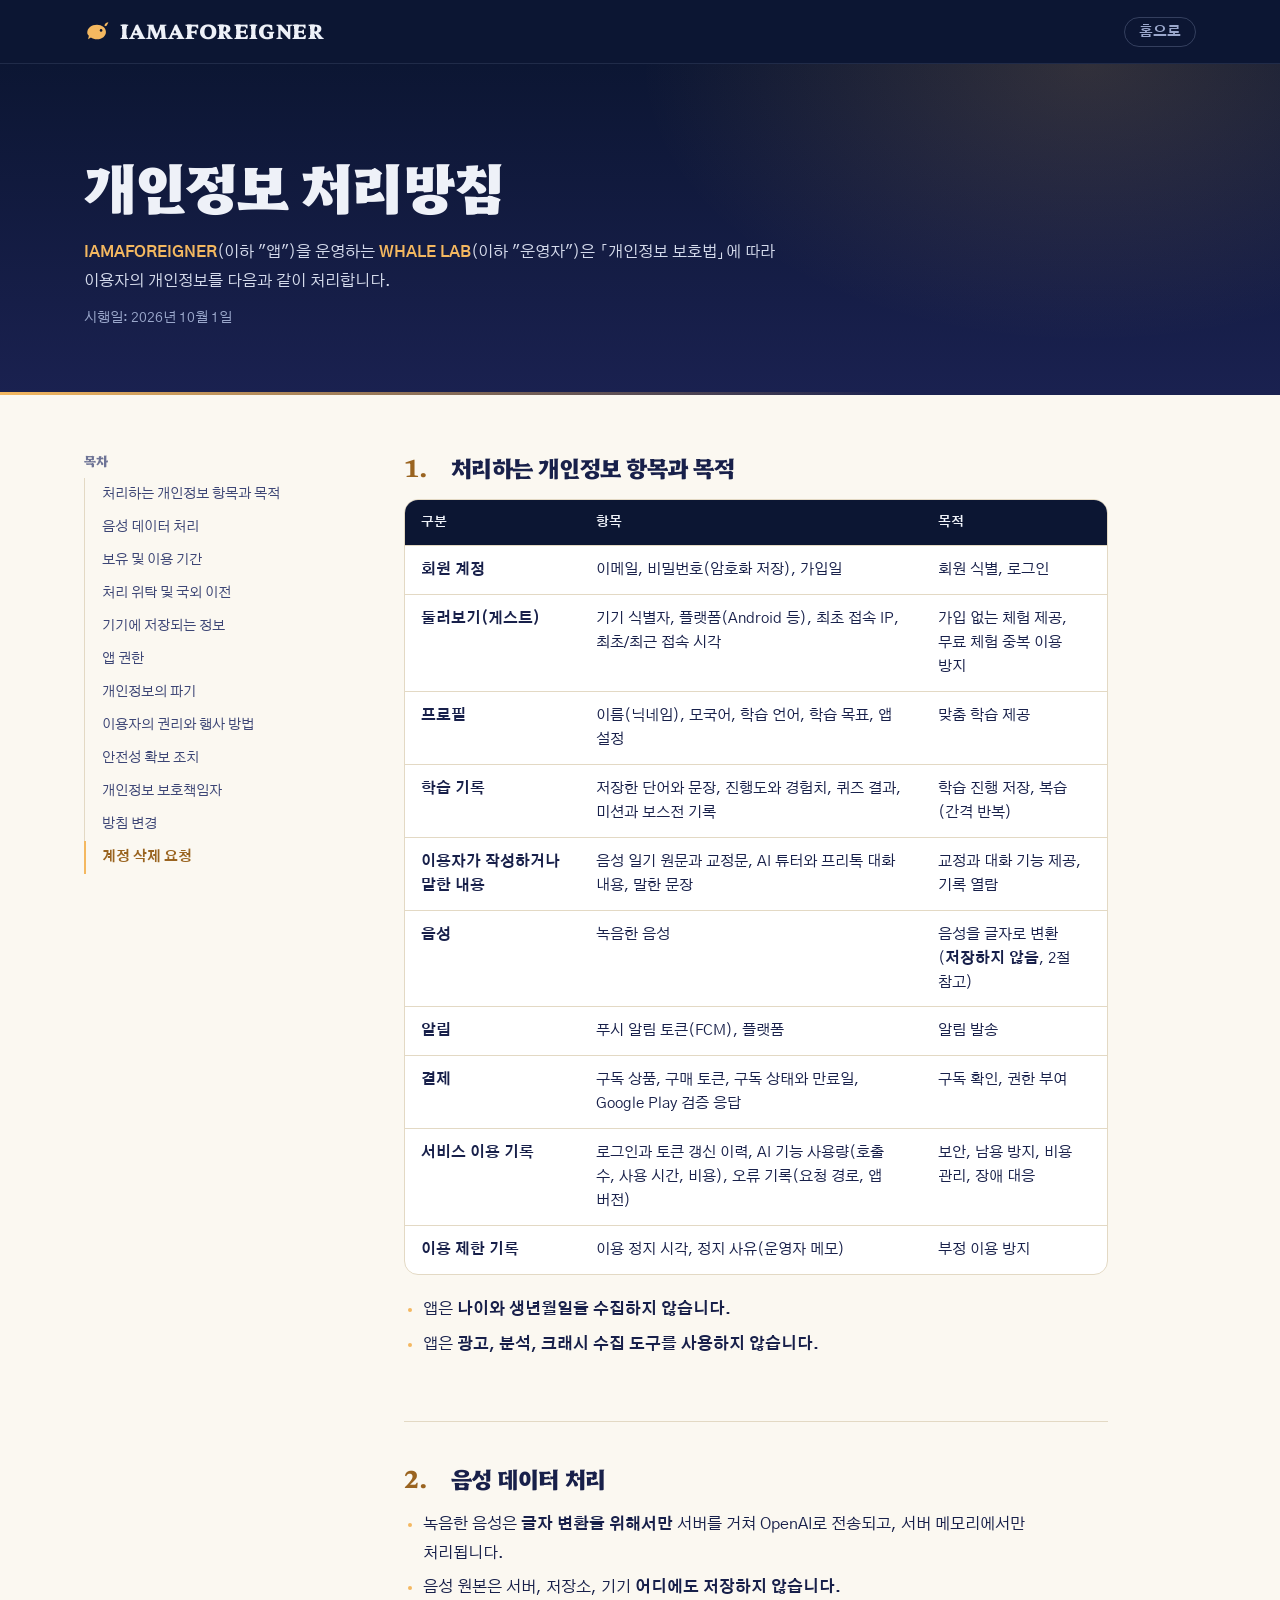
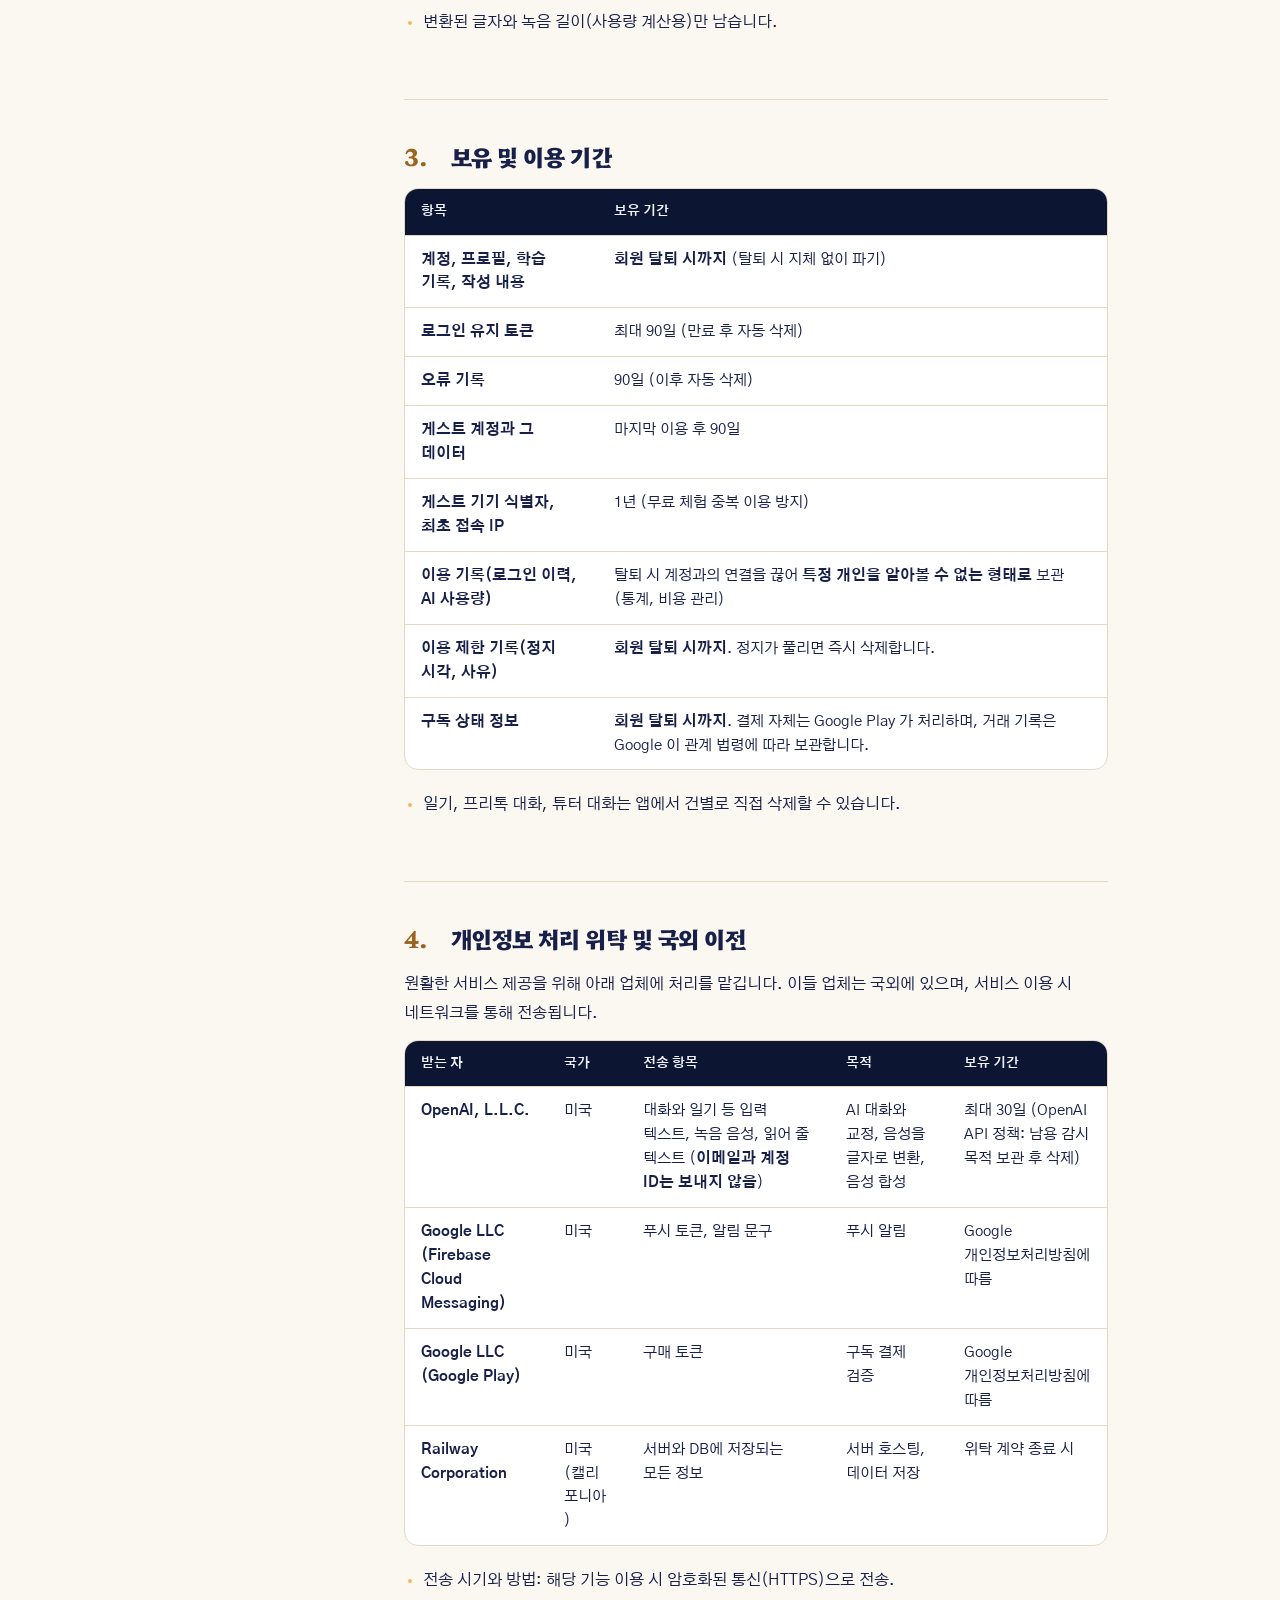
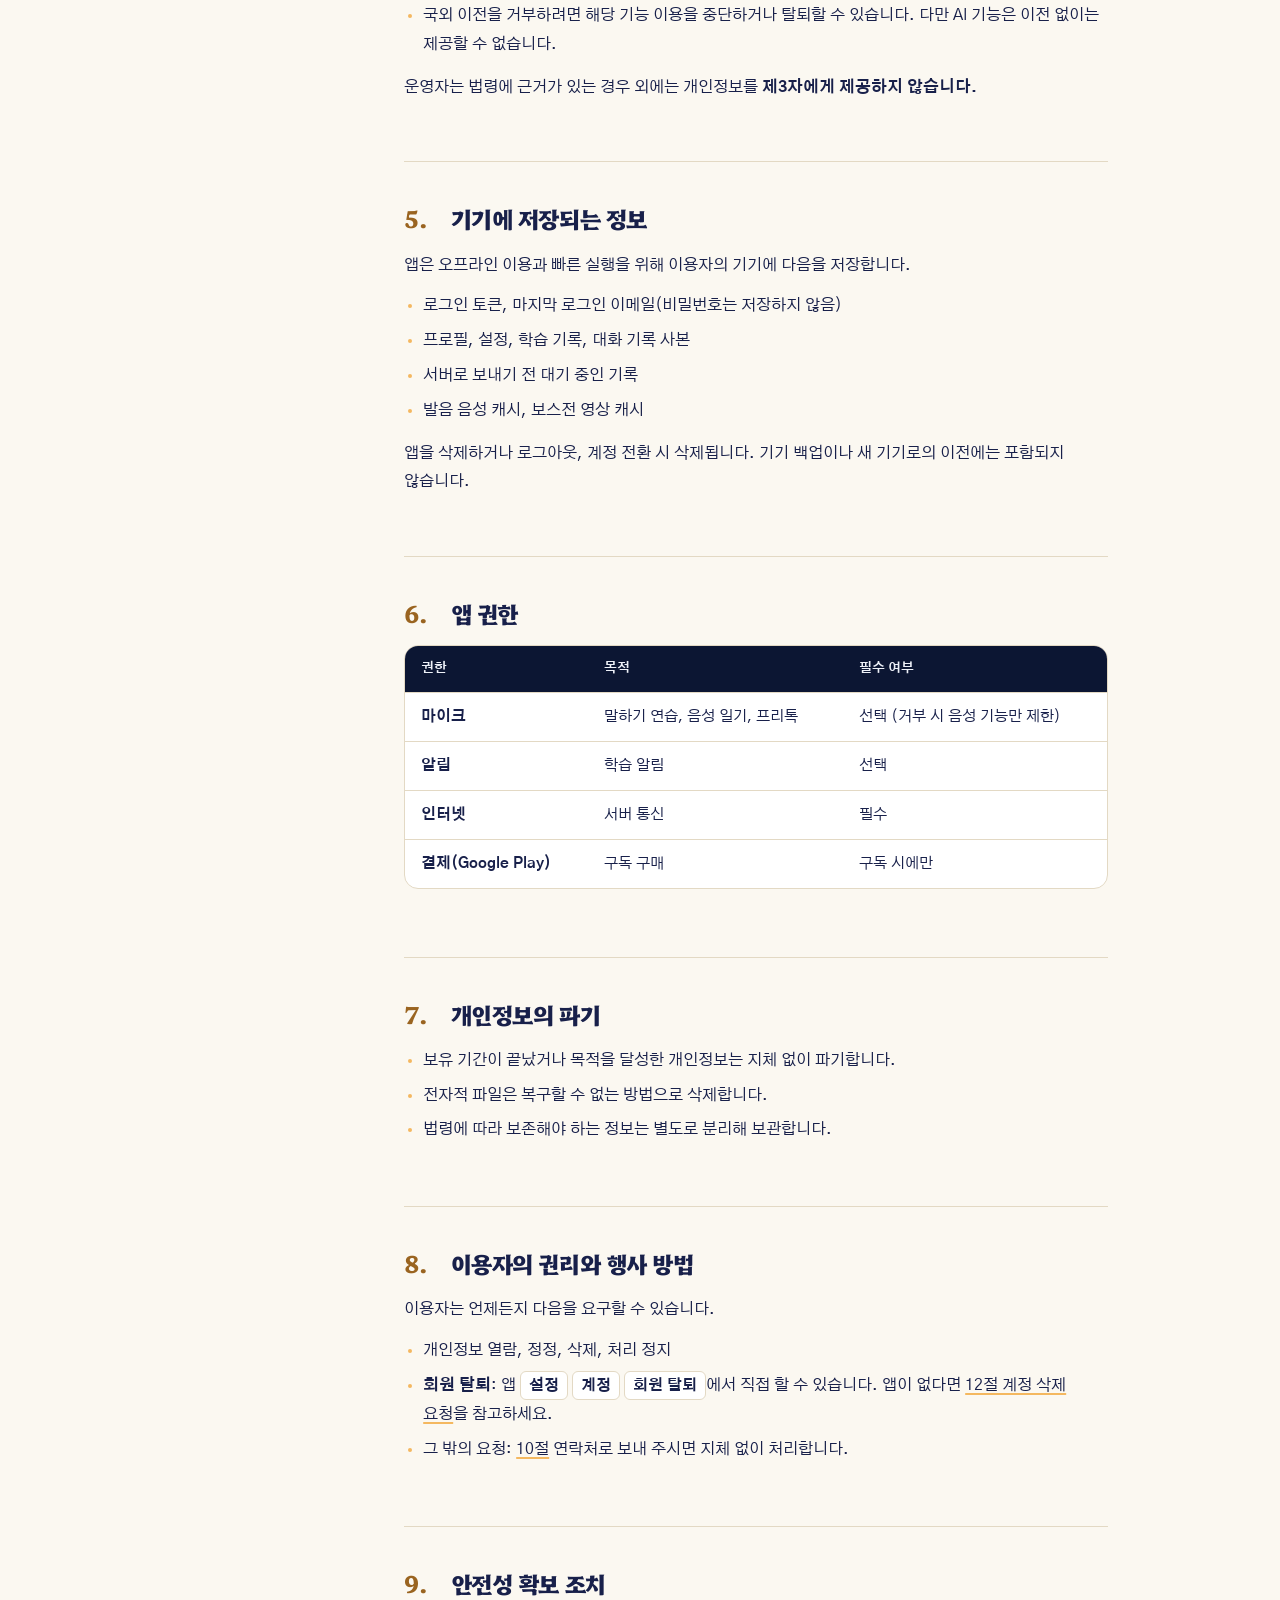
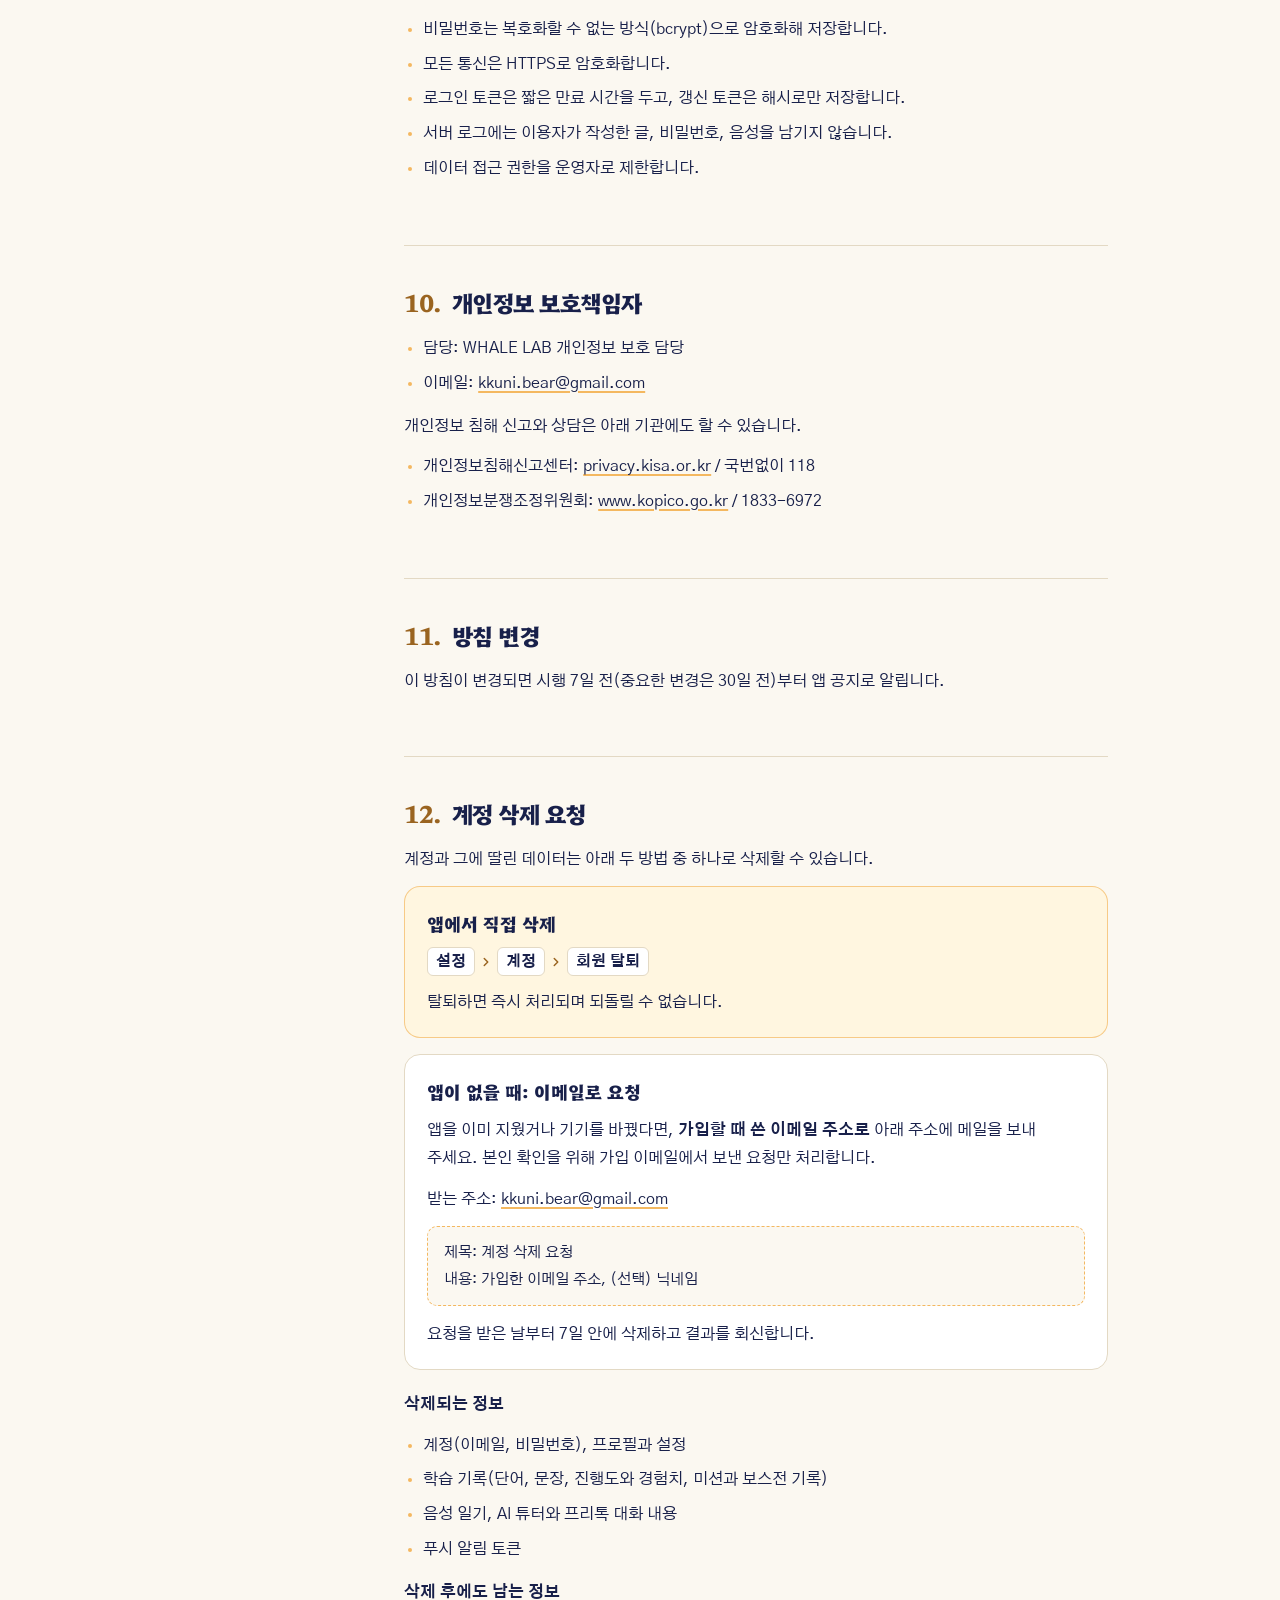
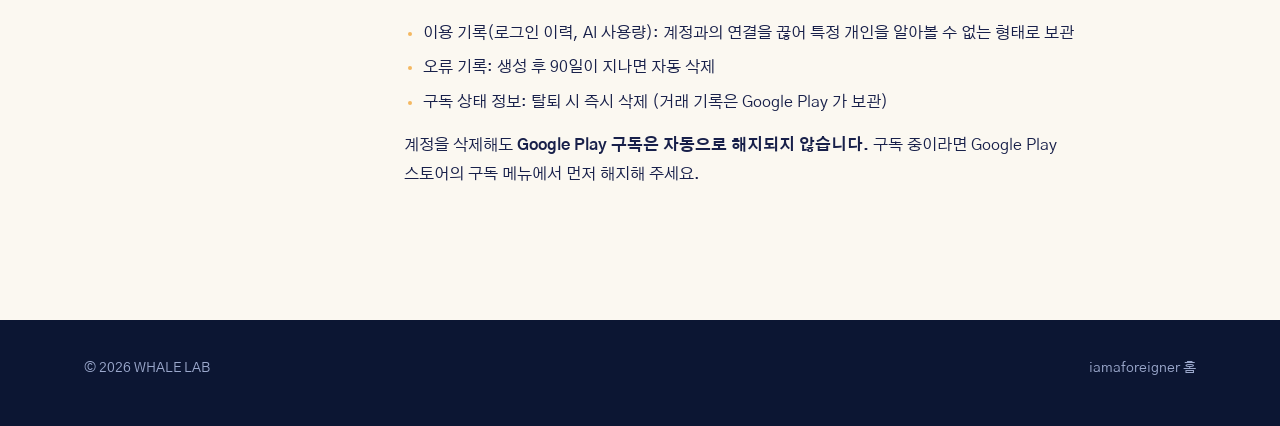
==== commit 0303c2e2: "privacy: 이용 제한 기록(정지 시각·사유) 항목과 보유 기간 추가 Co-Authored-By: Claude Opus 5.5 (1M context) <noreply@anthr" ====
--- a/privacy.html
+++ b/privacy.html
@@ -173,6 +173,7 @@
           <tr><td data-label="구분">알림</td><td data-label="항목">푸시 알림 토큰(FCM), 플랫폼</td><td data-label="목적">알림 발송</td></tr>
           <tr><td data-label="구분">결제</td><td data-label="항목">구독 상품, 구매 토큰, 구독 상태와 만료일, Google Play 검증 응답</td><td data-label="목적">구독 확인, 권한 부여</td></tr>
           <tr><td data-label="구분">서비스 이용 기록</td><td data-label="항목">로그인과 토큰 갱신 이력, AI 기능 사용량(호출 수, 사용 시간, 비용), 오류 기록(요청 경로, 앱 버전)</td><td data-label="목적">보안, 남용 방지, 비용 관리, 장애 대응</td></tr>
+          <tr><td data-label="구분">이용 제한 기록</td><td data-label="항목">이용 정지 시각, 정지 사유(운영자 메모)</td><td data-label="목적">부정 이용 방지</td></tr>
         </tbody>
       </table></div>
       <ul>
@@ -201,6 +202,7 @@
           <tr><td data-label="항목">게스트 계정과 그 데이터</td><td data-label="보유 기간">마지막 이용 후 90일</td></tr>
           <tr><td data-label="항목">게스트 기기 식별자, 최초 접속 IP</td><td data-label="보유 기간">1년 (무료 체험 중복 이용 방지)</td></tr>
           <tr><td data-label="항목">이용 기록(로그인 이력, AI 사용량)</td><td data-label="보유 기간">탈퇴 시 계정과의 연결을 끊어 <strong>특정 개인을 알아볼 수 없는 형태로</strong> 보관(통계, 비용 관리)</td></tr>
+          <tr><td data-label="항목">이용 제한 기록(정지 시각, 사유)</td><td data-label="보유 기간"><strong>회원 탈퇴 시까지</strong>. 정지가 풀리면 즉시 삭제합니다.</td></tr>
           <tr><td data-label="항목">구독 상태 정보</td><td data-label="보유 기간"><strong>회원 탈퇴 시까지</strong>. 결제 자체는 Google Play 가 처리하며, 거래 기록은 Google 이 관계 법령에 따라 보관합니다.</td></tr>
         </tbody>
       </table></div>
